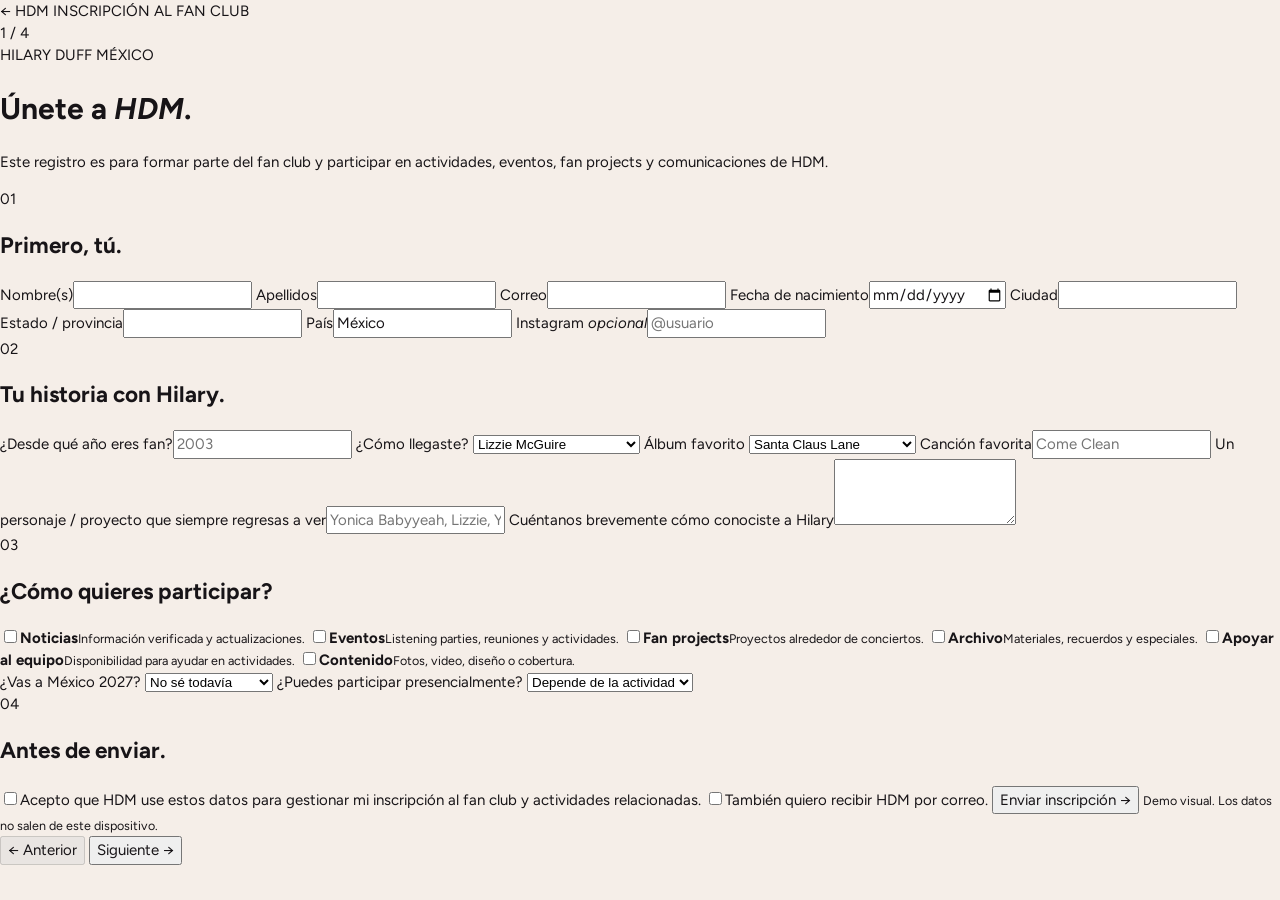
==== unete.html @ 048032ba "Add dedicated HDM fan club registration page" ====
<!doctype html>
<html lang="es-MX">
<head>
  <meta charset="utf-8">
  <meta name="viewport" content="width=device-width,initial-scale=1,viewport-fit=cover">
  <meta name="theme-color" content="#161317">
  <title>Únete a HDM · Hilary Duff México</title>
  <link rel="icon" href="./icon.svg" type="image/svg+xml">
  <link rel="preconnect" href="https://fonts.googleapis.com">
  <link rel="preconnect" href="https://fonts.gstatic.com" crossorigin>
  <link href="https://fonts.googleapis.com/css2?family=Figtree:wght@400;500;600;700;800;900&family=Syne:wght@600;700;800&display=swap" rel="stylesheet">
  <link rel="stylesheet" href="./styles.css">
</head>
<body class="join-page">
  <header class="join-header">
    <a href="./" class="join-back">← HDM</a>
    <span>INSCRIPCIÓN AL FAN CLUB</span>
    <div data-join-progress>1 / 4</div>
  </header>

  <main class="join-main">
    <div class="join-intro">
      <span>HILARY DUFF MÉXICO</span>
      <h1>Únete a <em>HDM</em>.</h1>
      <p>Este registro es para formar parte del fan club y participar en actividades, eventos, fan projects y comunicaciones de HDM.</p>
    </div>

    <form class="registration" data-registration>
      <section class="reg-step active" data-step="1">
        <span class="reg-number">01</span>
        <h2>Primero, tú.</h2>
        <div class="reg-grid">
          <label><span>Nombre(s)</span><input required name="first_name" autocomplete="given-name"></label>
          <label><span>Apellidos</span><input required name="last_name" autocomplete="family-name"></label>
          <label><span>Correo</span><input required type="email" name="email" autocomplete="email"></label>
          <label><span>Fecha de nacimiento</span><input type="date" name="birthdate"></label>
          <label><span>Ciudad</span><input required name="city" autocomplete="address-level2"></label>
          <label><span>Estado / provincia</span><input name="state" autocomplete="address-level1"></label>
          <label><span>País</span><input required name="country" autocomplete="country-name" value="México"></label>
          <label><span>Instagram <i>opcional</i></span><input name="instagram" placeholder="@usuario"></label>
        </div>
      </section>

      <section class="reg-step" data-step="2">
        <span class="reg-number">02</span>
        <h2>Tu historia con Hilary.</h2>
        <div class="reg-grid">
          <label><span>¿Desde qué año eres fan?</span><input name="fan_since" inputmode="numeric" placeholder="2003"></label>
          <label><span>¿Cómo llegaste?</span>
            <select name="gateway">
              <option>Lizzie McGuire</option><option>Metamorphosis</option><option>Películas</option><option>Dignity</option><option>Younger</option><option>Breathe In. Breathe Out.</option><option>luck… or something</option><option>Otro</option>
            </select>
          </label>
          <label><span>Álbum favorito</span>
            <select name="favorite_album">
              <option>Santa Claus Lane</option><option>Metamorphosis</option><option>Hilary Duff</option><option>Dignity</option><option>Breathe In. Breathe Out.</option><option>luck… or something</option>
            </select>
          </label>
          <label><span>Canción favorita</span><input name="favorite_song" placeholder="Come Clean"></label>
          <label class="wide"><span>Un personaje / proyecto que siempre regresas a ver</span><input name="favorite_screen" placeholder="Yonica Babyyeah, Lizzie, Younger…"></label>
          <label class="wide"><span>Cuéntanos brevemente cómo conociste a Hilary</span><textarea name="story" rows="4"></textarea></label>
        </div>
      </section>

      <section class="reg-step" data-step="3">
        <span class="reg-number">03</span>
        <h2>¿Cómo quieres participar?</h2>
        <div class="reg-options">
          <label><input type="checkbox" name="interests" value="news"><span><b>Noticias</b><small>Información verificada y actualizaciones.</small></span></label>
          <label><input type="checkbox" name="interests" value="events"><span><b>Eventos</b><small>Listening parties, reuniones y actividades.</small></span></label>
          <label><input type="checkbox" name="interests" value="fanprojects"><span><b>Fan projects</b><small>Proyectos alrededor de conciertos.</small></span></label>
          <label><input type="checkbox" name="interests" value="archive"><span><b>Archivo</b><small>Materiales, recuerdos y especiales.</small></span></label>
          <label><input type="checkbox" name="interests" value="volunteer"><span><b>Apoyar al equipo</b><small>Disponibilidad para ayudar en actividades.</small></span></label>
          <label><input type="checkbox" name="interests" value="content"><span><b>Contenido</b><small>Fotos, video, diseño o cobertura.</small></span></label>
        </div>

        <div class="reg-grid extra">
          <label><span>¿Vas a México 2027?</span>
            <select name="mexico2027"><option>No sé todavía</option><option>12 FEB · CDMX</option><option>13 FEB · CDMX</option><option>15 FEB · GDL</option><option>Más de una fecha</option><option>No</option></select>
          </label>
          <label><span>¿Puedes participar presencialmente?</span>
            <select name="in_person"><option>Depende de la actividad</option><option>Sí</option><option>No</option></select>
          </label>
        </div>
      </section>

      <section class="reg-step" data-step="4">
        <span class="reg-number">04</span>
        <h2>Antes de enviar.</h2>
        <div class="reg-summary" data-summary></div>

        <label class="reg-consent"><input required type="checkbox" name="privacy"><span>Acepto que HDM use estos datos para gestionar mi inscripción al fan club y actividades relacionadas.</span></label>
        <label class="reg-consent"><input type="checkbox" name="newsletter"><span>También quiero recibir HDM por correo.</span></label>

        <button class="reg-submit" type="submit">Enviar inscripción →</button>
        <small data-registration-note>Demo visual. Los datos no salen de este dispositivo.</small>
      </section>

      <div class="reg-nav">
        <button type="button" data-prev disabled>← Anterior</button>
        <button type="button" data-next>Siguiente →</button>
      </div>
    </form>
  </main>

  <script src="./join.js" defer></script>
</body>
</html>
---- styles.css ----
:root{
  --cream:#f5eee8;
  --paper:#fffaf6;
  --ink:#171417;
  --muted:#6d666b;
  --pink:#ff72b6;
  --rose:#ff9ac7;
  --blue:#536cff;
  --lilac:#aa91ff;
  --lime:#dcff4d;
  --orange:#ff7a4f;
  --sky:#82dcff;
  --gold:#f1c96a;
  --brown:#9b725e;
  --line:rgba(23,20,23,.15);
  --pad:clamp(18px,4vw,64px);
  --display:"Syne",system-ui,sans-serif;
  --body:"Figtree",system-ui,sans-serif;
}
*{box-sizing:border-box}
html{scroll-behavior:smooth}
body{margin:0;background:var(--cream);color:var(--ink);font-family:var(--body);font-size:15px;line-height:1.48;-webkit-font-smoothing:antialiased;overflow-x:hidden}
a{color:inherit;text-decoration:none}
a:visited{color:inherit}
button,input{font:inherit;color:inherit}
button{cursor:pointer}
img{display:block;max-width:100%}
iframe{display:block}
::selection{background:var(--pink);color:#111}
:focus-visible{outline:3px solid var(--lime);outline-offset:3px}
.skip{position:fixed;left:12px;top:-60px;z-index:9999;background:#fff;padding:10px 14px;border-radius:999px}.skip:focus{top:12px}
.sr-only{position:absolute!important;width:1px;height:1px;padding:0;margin:-1px;overflow:hidden;clip:rect(0,0,0,0);white-space:nowrap;border:0}

.site-header{height:70px;position:sticky;top:0;z-index:500;display:grid;grid-template-columns:1fr auto 1fr;align-items:center;padding:0 var(--pad);background:rgba(245,238,232,.72);backdrop-filter:blur(22px) saturate(1.35);border-bottom:1px solid var(--line)}
.hdm-mark{display:flex;align-items:center;gap:10px;width:max-content}.mark-core{width:40px;height:40px;border-radius:50%;display:grid;place-items:center;background:linear-gradient(145deg,var(--pink),var(--blue) 62%,var(--lime));color:#fff;font-weight:900;font-size:9px;box-shadow:inset 0 1px 0 rgba(255,255,255,.6),0 10px 30px rgba(83,108,255,.2)}.mark-text{font-size:11px;font-weight:800}
.desktop-nav{display:flex;gap:26px;font-size:11px;font-weight:700}.desktop-nav a{position:relative}.desktop-nav a:after{content:"";position:absolute;left:0;right:100%;bottom:-7px;height:2px;background:currentColor;transition:right .25s}.desktop-nav a:hover:after{right:0}
.header-tools{justify-self:end;display:flex;gap:7px}.icon-btn,.search-btn{min-height:38px;border:1px solid var(--line);background:rgba(255,255,255,.48);border-radius:999px;padding:0 13px;font-size:9px;font-weight:800;backdrop-filter:blur(10px)}.icon-btn{width:38px;padding:0;color:var(--pink)}.search-btn span{background:#111;color:#fff;border-radius:5px;padding:3px 6px;margin-left:6px;font-size:8px}

.hero{min-height:calc(100svh - 70px);position:relative;padding:38px var(--pad) 0;display:grid;grid-template-columns:.8fr 1.2fr;gap:clamp(24px,5vw,80px);align-items:center;overflow:hidden;isolation:isolate;background:radial-gradient(circle at 7% 10%,rgba(255,114,182,.32),transparent 27%),radial-gradient(circle at 92% 12%,rgba(83,108,255,.22),transparent 26%),radial-gradient(circle at 80% 90%,rgba(220,255,77,.25),transparent 24%),var(--cream)}
#hero-webgl{position:absolute;inset:0;width:100%;height:100%;z-index:-4;pointer-events:none}
.hero-light{position:absolute;border-radius:50%;filter:blur(55px);opacity:.25;pointer-events:none;z-index:-3}.l1{width:34vw;height:34vw;background:var(--pink);left:-15vw;top:18%}.l2{width:27vw;height:27vw;background:var(--blue);right:-12vw;top:5%}
.hero-grain{position:absolute;inset:0;z-index:-2;opacity:.08;pointer-events:none;background-image:radial-gradient(#111 0.65px,transparent .75px);background-size:8px 8px;mask-image:linear-gradient(to bottom,transparent,#000 15%,#000 86%,transparent)}
.hero-copy{position:relative;z-index:3;max-width:650px}.hero-kicker{font-size:9px;letter-spacing:.13em;font-weight:800}.hero h1{font-family:var(--display);font-size:clamp(70px,8.7vw,145px);line-height:.68;letter-spacing:-.08em;margin:22px 0 0}.hero h1 span{display:block}.hero h1 em{display:block;font-style:normal;color:var(--pink);font-size:.58em;letter-spacing:-.055em;margin-top:14px}.hero-intro{font-size:clamp(16px,1.4vw,20px);max-width:560px;margin:34px 0}
.hero-now{border-left:2px solid var(--ink);padding-left:16px;display:grid;gap:4px;margin:30px 0}.hero-now>span{font-size:8px;letter-spacing:.12em;font-weight:800}.hero-now strong{font-size:22px}.hero-now p{margin:0;font-size:11px;color:var(--muted)}
.hero-ctas{display:flex;gap:8px;flex-wrap:wrap}.cta{display:inline-flex;align-items:center;justify-content:center;min-height:43px;padding:0 15px;border-radius:999px;border:1px solid currentColor;font-size:10px;font-weight:800;background:transparent;transition:transform .2s,box-shadow .2s,background .2s}.cta:hover{transform:translateY(-3px)}.cta:active{transform:scale(.98)}.cta-solid{background:#111;color:#fff;border-color:#111;box-shadow:0 12px 30px rgba(0,0,0,.12)}.cta-ghost{background:rgba(255,255,255,.28);backdrop-filter:blur(10px)}.cta-light{background:#fff;color:#111;border-color:#fff}.cta-outline{color:inherit}.cta-pink{background:var(--pink);color:#111;border-color:var(--pink)}.cta-dark{background:#242126;color:#fff;border-color:#3f3a42}
.hero-photo-wrap{height:min(72vh,760px);position:relative;z-index:2;perspective:1200px}.hero-photo{position:absolute;inset:4% 8% 6% 7%;margin:0;border-radius:42% 58% 45% 55% / 55% 40% 60% 45%;overflow:hidden;box-shadow:0 42px 120px rgba(69,37,59,.24);transform:translateZ(35px) rotate(1deg);background:#c8b8ad}.hero-photo:after{content:"";position:absolute;inset:0;background:linear-gradient(120deg,transparent 42%,rgba(255,255,255,.26) 51%,transparent 60%);mix-blend-mode:screen;transform:translateX(-120%);animation:photoShine 8s ease-in-out infinite}.hero-photo img{width:100%;height:100%;object-fit:cover;transform:scale(1.04)}
.hero-caption{position:absolute;left:10%;bottom:3%;font-size:6px;letter-spacing:.1em;color:#6b6168}
.floating-chip{position:absolute;z-index:5;display:flex;flex-direction:column;justify-content:center;border:1px solid rgba(23,20,23,.65);backdrop-filter:blur(12px);box-shadow:0 18px 42px rgba(40,25,35,.18);transition:transform .25s,box-shadow .25s}.floating-chip:hover{transform:translateY(-6px) scale(1.03);box-shadow:0 26px 62px rgba(40,25,35,.24)}.floating-chip span{font-size:7px;letter-spacing:.1em}.floating-chip b{font-size:18px;line-height:.95;margin-top:4px}.chip-lizzie{width:150px;height:92px;left:0;bottom:12%;background:rgba(170,145,255,.84);border-radius:22px;padding:14px;transform:rotate(-6deg)}.chip-mx{width:104px;height:104px;border-radius:50%;right:0;top:5%;background:rgba(220,255,77,.85);padding:14px;text-align:center;align-items:center}.chip-mx b{font-size:32px}.chip-dignity{width:132px;height:82px;right:1%;bottom:8%;background:rgba(34,27,41,.88);color:#fff;border-color:rgba(255,255,255,.5);border-radius:18px;padding:14px;transform:rotate(5deg)}
.hero-marquee{position:absolute;left:0;right:0;bottom:0;border-top:1px solid var(--line);background:rgba(255,255,255,.16);backdrop-filter:blur(8px);overflow:hidden}.hero-marquee>div{display:flex;gap:26px;width:max-content;padding:12px 0;animation:marquee 35s linear infinite}.hero-marquee span{font-size:11px;font-weight:900;white-space:nowrap}.hero-marquee i{font-style:normal;color:var(--pink)}

.section{padding:clamp(96px,11vw,165px) var(--pad);position:relative;content-visibility:auto;contain-intrinsic-size:1200px}
.section-heading{display:grid;grid-template-columns:54px 1fr minmax(280px,430px);gap:26px;align-items:end;margin-bottom:58px}.section-index{font-size:9px;font-weight:800;color:#7d747a;padding-bottom:7px}.section-kicker{font-size:9px;letter-spacing:.13em;font-weight:800;margin:0 0 14px}.section-heading h2{font-family:var(--display);font-size:clamp(58px,7.7vw,116px);line-height:.76;letter-spacing:-.075em;margin:0}.section-intro{font-size:13px;color:var(--muted);margin:0}.section-heading-dark{color:#fff}.section-heading-dark .section-index,.section-heading-dark .section-intro{color:#aaa}

.now{background:var(--paper)}
.news-grid{display:grid;grid-template-columns:1.18fr .82fr .82fr;grid-template-rows:1fr 1fr;gap:12px}
.surface{border:1px solid rgba(23,20,23,.16);border-radius:28px;position:relative;overflow:hidden;box-shadow:0 18px 55px rgba(42,28,37,.07);transition:transform .25s,box-shadow .25s}.surface:hover{transform:translateY(-6px);box-shadow:0 28px 75px rgba(42,28,37,.12)}
.news-lead{grid-row:1/3;min-height:620px;background:linear-gradient(145deg,#6f5142,#2f2526 62%,#1d191b);color:#fff;padding:26px;display:flex;flex-direction:column}.lead-orb{position:absolute;width:360px;height:360px;border-radius:50%;right:-100px;top:-90px;background:radial-gradient(circle,rgba(255,114,182,.75),transparent 68%);filter:blur(8px)}.news-lead:after{content:"32";position:absolute;right:-25px;bottom:-80px;font-family:var(--display);font-size:300px;line-height:1;color:rgba(255,255,255,.05);letter-spacing:-.1em}.news-lead>span,.news-note>span{font-size:8px;letter-spacing:.11em;font-weight:800;position:relative;z-index:2}.news-lead h3{font-family:var(--display);font-size:clamp(52px,5.4vw,86px);line-height:.82;letter-spacing:-.06em;margin:auto 0 18px;position:relative;z-index:2}.news-lead p{font-size:13px;max-width:470px;color:#ddd0d4;position:relative;z-index:2}.news-lead b,.news-note b{font-size:9px;border-top:1px solid currentColor;padding-top:11px;margin-top:18px;position:relative;z-index:2}
.news-note{min-height:300px;padding:22px;display:flex;flex-direction:column}.news-note h3{font-family:var(--display);font-size:32px;line-height:.9;letter-spacing:-.045em;margin:auto 0 14px}.note-vogue{background:#ff8bc2}.note-lizzie{background:#a990ff}.note-mx{background:#dcff4d}.spotify-surface{grid-column:2/4;min-height:300px;background:#d8ff71;padding:18px}.surface-label{font-size:8px;letter-spacing:.12em;font-weight:800;margin-bottom:12px}.spotify-surface iframe{border-radius:16px}
.news-ticker{margin-top:66px;border-top:1px solid var(--line);border-bottom:1px solid var(--line);padding:18px 0;display:grid;grid-template-columns:90px 1fr;gap:20px}.news-ticker>span{font-size:8px;letter-spacing:.12em;font-weight:800}.news-ticker>div{display:flex;gap:26px;overflow-x:auto;scrollbar-width:none}.news-ticker>div::-webkit-scrollbar{display:none}.news-ticker a{font-size:11px;white-space:nowrap}

.universe{background:#efe6dd}
.character-experience{display:grid;grid-template-columns:.95fr 1.05fr;gap:clamp(24px,5vw,70px);align-items:start}
.character-stage{--char:#aa91ff;position:sticky;top:104px;min-height:620px;border-radius:34px;background:radial-gradient(circle at 82% 12%,rgba(255,255,255,.55),transparent 24%),var(--char);border:1px solid rgba(23,20,23,.22);overflow:hidden;padding:30px;box-shadow:0 36px 90px rgba(50,32,44,.11);transition:background .45s,color .45s}.character-stage[data-theme="kelly"]{--char:#dcff4d}.character-stage[data-theme="natalie"]{--char:#82dcff}.character-stage[data-theme="isabella"]{--char:#ff7a4f}.character-stage[data-theme="lorraine"]{--char:#f1c96a}.character-stage[data-theme="sam"]{--char:#ff8dc3}.character-stage[data-theme="terri"]{--char:#9bdcff}.character-stage[data-theme="holly"]{--char:#ffd775}.character-stage[data-theme="tanzie"]{--char:#ff9ccc}.character-stage[data-theme="yonica"]{--char:#2a2330;color:#fff}.character-stage[data-theme="olivia"]{--char:#c7b7ff}.character-stage[data-theme="lane"]{--char:#99d1ff}.character-stage[data-theme="kelsey"]{--char:#f4ca67}.character-stage[data-theme="sophie"]{--char:#ff927c}
.character-stage-glow{position:absolute;width:460px;height:460px;border-radius:50%;right:-170px;top:-170px;background:radial-gradient(circle,rgba(255,255,255,.62),transparent 67%);filter:blur(8px)}.character-year{font-family:var(--display);font-size:clamp(120px,15vw,220px);line-height:.65;letter-spacing:-.095em;opacity:.14}.character-stage-copy{position:absolute;left:30px;right:30px;bottom:30px;z-index:2}.character-stage-copy>span{font-size:8px;letter-spacing:.12em;font-weight:800}.character-stage-copy h3{font-family:var(--display);font-size:clamp(50px,5vw,80px);line-height:.82;letter-spacing:-.06em;margin:14px 0 20px}.character-stage-copy p{max-width:560px;font-size:13px}.character-tags{display:flex;gap:7px;flex-wrap:wrap;margin:22px 0}.character-tags span{border:1px solid currentColor;border-radius:999px;padding:7px 10px;font-size:8px}.character-stage-copy a{font-size:9px;font-weight:800;border-bottom:1px solid currentColor;padding-bottom:3px}.character-stamp{position:absolute;right:25px;bottom:20px;font-family:var(--display);font-size:80px;line-height:.7;opacity:.18}
.character-list{display:grid;border-top:1px solid rgba(23,20,23,.18)}.character-row{min-height:106px;border:0;border-bottom:1px solid rgba(23,20,23,.18);background:transparent;display:grid;grid-template-columns:80px 1fr auto;gap:20px;align-items:center;text-align:left;padding:0 6px;transition:padding .2s,background .2s}.character-row:hover,.character-row.active{padding-left:18px;background:rgba(255,255,255,.52)}.character-row span{font-size:8px;font-weight:800}.character-row strong{font-family:var(--display);font-size:22px;letter-spacing:-.03em}.character-row em{font-style:normal;font-size:10px;color:#706a6e}.character-row.special strong:after{content:" ✦";color:var(--pink)}

.music{background:#141216;color:#fff;overflow:hidden}.music-light{position:absolute;inset:0;background:radial-gradient(circle at 10% 15%,rgba(255,114,182,.16),transparent 25%),radial-gradient(circle at 85% 15%,rgba(83,108,255,.18),transparent 28%);pointer-events:none}
.music-world{--album:#78adff;min-height:720px;border-radius:38px;background:radial-gradient(circle at 18% 15%,rgba(255,255,255,.48),transparent 24%),linear-gradient(145deg,var(--album),color-mix(in srgb,var(--album) 72%,#181418));color:#111;display:grid;grid-template-columns:.85fr 1.05fr .55fr;gap:42px;align-items:center;padding:clamp(24px,4vw,54px);position:relative;overflow:hidden;transition:background .5s,color .5s}.music-world[data-theme="santa"]{--album:#dff4f2}.music-world[data-theme="meta"]{--album:#78adff}.music-world[data-theme="self"]{--album:#e5e5e5}.music-world[data-theme="dignity"]{--album:#8363b2;color:#fff}.music-world[data-theme="bibo"]{--album:#a895f0}.music-world[data-theme="luck"]{--album:#9b725e;color:#fff}
.music-object{height:520px;position:relative;display:grid;place-items:center;perspective:1100px}.cd-disc{position:absolute;right:2%;width:min(29vw,370px);aspect-ratio:1;border-radius:50%;background:conic-gradient(from 15deg,#ff7dbd,#89d8ff,#e1ff6d,#b49bff,#ff7dbd);box-shadow:0 38px 90px rgba(0,0,0,.28);transform:rotateY(-14deg);animation:discFloat 7s ease-in-out infinite alternate}.cd-disc:before{content:"";position:absolute;inset:9%;border-radius:50%;background:repeating-radial-gradient(circle,rgba(255,255,255,.3) 0 1px,rgba(0,0,0,.04) 2px 3px);mix-blend-mode:overlay}.cd-disc i{position:absolute;width:22%;aspect-ratio:1;border-radius:50%;background:var(--album);border:10px solid rgba(255,255,255,.92);left:39%;top:39%}
.cd-case{position:relative;z-index:2;width:min(27vw,345px);aspect-ratio:1;background:linear-gradient(145deg,rgba(255,255,255,.52),rgba(255,255,255,.08));border:1px solid rgba(255,255,255,.68);backdrop-filter:blur(10px);box-shadow:0 28px 80px rgba(0,0,0,.18);display:grid;place-items:center;transform:translateX(-12%) rotateY(11deg) rotate(-3deg);overflow:hidden}.cd-case:after{content:"";position:absolute;inset:0;background:linear-gradient(120deg,transparent 34%,rgba(255,255,255,.54) 48%,transparent 61%);transform:translateX(-125%);animation:caseShine 6.5s ease-in-out infinite}.cd-case span{font-family:var(--display);font-size:clamp(100px,12vw,175px);line-height:.65}.cd-case i{position:absolute;inset:7%;border:1px solid rgba(255,255,255,.4);pointer-events:none}
.album-year{font-size:9px;letter-spacing:.12em;font-weight:800}.album-copy h3{font-family:var(--display);font-size:clamp(54px,6.1vw,94px);line-height:.8;letter-spacing:-.065em;margin:14px 0 22px}.album-copy>p{max-width:560px;font-size:13px}.album-tracks{display:flex;gap:7px;flex-wrap:wrap;margin-top:24px}.album-tracks button{border:1px solid currentColor;background:transparent;border-radius:999px;padding:8px 11px;font-size:8px}.album-tracks button:hover{background:rgba(255,255,255,.25)}.album-actions{display:flex;gap:8px;flex-wrap:wrap;margin-top:24px}.song-result{margin-top:28px;border-top:1px solid currentColor;padding-top:14px;display:grid}.song-result span{font-size:7px;letter-spacing:.12em}.song-result strong{font-size:24px;margin-top:6px}.song-result small{font-size:9px;opacity:.66;margin-top:4px}
.album-nav{align-self:stretch;border-left:1px solid rgba(0,0,0,.18);padding-left:16px;display:flex;flex-direction:column;justify-content:center}.music-world[data-theme="dignity"] .album-nav,.music-world[data-theme="luck"] .album-nav{border-color:rgba(255,255,255,.25)}.album-nav button{border:0;border-bottom:1px solid currentColor;background:transparent;padding:13px 0;text-align:left;display:grid;gap:3px;opacity:.55;transition:opacity .2s,padding .2s}.album-nav button:hover,.album-nav button.active{opacity:1;padding-left:7px}.album-nav span{font-size:7px}.album-nav b{font-size:10px}

.lizzie{min-height:920px;background:linear-gradient(145deg,#a88fff,#c1a5ff 48%,#ff9dc9);color:#111;display:grid;grid-template-columns:.72fr 1.28fr;gap:40px;align-items:center;overflow:hidden}.lizzie-light{position:absolute;border-radius:50%;filter:blur(25px);opacity:.55}.lizzie-light-a{width:36vw;height:36vw;background:var(--lime);left:-13vw;bottom:2vw}.lizzie-light-b{width:28vw;height:28vw;background:var(--sky);right:-10vw;top:0}.lizzie-copy{position:relative;z-index:3}.lizzie-copy>span{font-size:9px;letter-spacing:.12em;font-weight:800}.lizzie-copy h2{font-family:var(--display);font-size:clamp(110px,15vw,225px);line-height:.56;letter-spacing:-.09em;margin:34px 0}.lizzie-copy h2 em{font-style:normal;color:var(--lime);text-shadow:3px 3px 0 #111}.lizzie-copy p{max-width:520px;font-size:16px}.lizzie-collage{position:relative;min-height:680px;perspective:1200px}.lizzie-photo{position:absolute;margin:0;border:3px solid #111;background:#fff;padding:8px;border-radius:26px;box-shadow:10px 12px 0 #111;overflow:hidden}.lizzie-photo img{width:100%;height:100%;object-fit:cover;border-radius:17px}.lp-a{width:65%;height:75%;left:2%;top:2%;transform:rotate(-4deg) translateZ(20px)}.lp-b{width:50%;height:55%;right:2%;bottom:3%;transform:rotate(5deg) translateZ(70px)}.lizzie-label{position:absolute;z-index:5;border:2px solid #111;border-radius:999px;box-shadow:5px 5px 0 #111;padding:10px 14px;font-size:10px;font-weight:900}.ll-a{right:23%;top:4%;background:var(--lime);transform:rotate(-8deg)}.ll-b{right:1%;top:30%;background:var(--orange);transform:rotate(7deg)}.ll-c{left:1%;bottom:12%;background:#fff;transform:rotate(-6deg)}.lizzie-spark{position:absolute;right:27%;bottom:16%;z-index:6;font-size:72px;color:var(--lime);text-shadow:3px 3px 0 #111}

.mexico{background:#5267ff;color:#fff;overflow:hidden}.show-selector{display:grid;grid-template-columns:repeat(3,1fr);gap:10px;margin-bottom:14px}.show-option{min-height:190px;border:1px solid rgba(255,255,255,.32);background:rgba(255,255,255,.1);color:#fff;border-radius:27px;padding:20px;text-align:left;display:flex;flex-direction:column;transition:transform .2s,background .2s}.show-option:hover{transform:translateY(-5px);background:rgba(255,255,255,.16)}.show-option.active{background:var(--lime);color:#111;border-color:var(--lime);box-shadow:0 22px 55px rgba(0,0,0,.16)}.show-option span{font-size:8px;font-weight:800}.show-option b{font-family:var(--display);font-size:54px;line-height:.8;letter-spacing:-.06em;margin:auto 0 10px}.show-option small{font-size:10px}
.my-show{display:grid;grid-template-columns:.72fr 1.05fr .55fr;gap:12px;min-height:520px}.countdown-panel,.show-panel,.show-status{border-radius:28px;padding:24px}.countdown-panel{background:var(--lime);color:#111;display:flex;flex-direction:column}.countdown-panel>span,.show-panel>span,.show-status>span{font-size:8px;letter-spacing:.12em;font-weight:800}.countdown-panel strong{font-family:var(--display);font-size:clamp(135px,17vw,255px);line-height:.62;letter-spacing:-.1em;margin:auto 0 0}.countdown-panel>b{font-size:21px}.countdown-panel p{font-size:11px}.show-panel{background:#151316;display:flex;flex-direction:column}.show-panel h3{font-family:var(--display);font-size:clamp(48px,5vw,80px);line-height:.84;letter-spacing:-.055em;margin:auto 0 10px}.show-panel>p{color:#aaa}.show-tools{display:flex;gap:8px;flex-wrap:wrap;margin-top:20px}.concert-list{display:grid;grid-template-columns:1fr 1fr;gap:8px;margin-top:24px}.concert-list label{border:1px solid #39353c;border-radius:14px;padding:11px;display:flex;gap:8px;align-items:center;font-size:9px}.concert-list input{accent-color:var(--lime)}.show-status{background:linear-gradient(145deg,var(--pink),var(--lilac));color:#111;display:flex;flex-direction:column;justify-content:flex-end}.show-status p{font-size:12px;font-weight:600}

.hdm{background:#151316;color:#fff}.hdm-story{display:grid;grid-template-columns:1.05fr .95fr;gap:14px}.hdm-statement{min-height:560px;border-radius:32px;background:radial-gradient(circle at 80% 12%,rgba(255,114,182,.5),transparent 24%),#272329;padding:26px;display:flex;flex-direction:column;overflow:hidden;position:relative}.hdm-statement:after{content:"HDM";position:absolute;right:-40px;bottom:-40px;font-family:var(--display);font-size:230px;line-height:.7;color:rgba(255,255,255,.045);letter-spacing:-.09em}.hdm-statement>span{font-size:8px;letter-spacing:.12em;font-weight:800}.hdm-statement h3{font-family:var(--display);font-size:clamp(62px,6vw,95px);line-height:.78;letter-spacing:-.065em;margin:auto 0 18px;position:relative;z-index:2}.hdm-statement p{max-width:520px;color:#c1b8bf;position:relative;z-index:2}.hdm-timeline{border-top:1px solid #38343a}.hdm-timeline article{min-height:160px;border-bottom:1px solid #38343a;padding:20px 4px;display:grid;grid-template-columns:110px 1fr;gap:14px}.hdm-timeline article>span{font-size:7px;letter-spacing:.1em;color:#8f868d}.hdm-timeline h4{font-family:var(--display);font-size:28px;line-height:.95;margin:0}.hdm-timeline p{grid-column:2;font-size:11px;color:#aaa;max-width:500px;margin:0}.hdm-actions{grid-column:1/-1;display:grid;grid-template-columns:repeat(3,1fr);gap:10px;margin-top:36px}.hdm-actions a{min-height:150px;border:1px solid #3c373f;border-radius:22px;padding:18px;display:flex;flex-direction:column;justify-content:space-between;transition:transform .2s,background .2s}.hdm-actions a:hover{transform:translateY(-5px);background:#222025}.hdm-actions span{font-size:7px;letter-spacing:.11em;color:#888}.hdm-actions b{font-size:16px}

.newsletter{background:linear-gradient(135deg,#f8d3e6,#dcd3ff 48%,#dff58d);display:grid;grid-template-columns:.9fr 1.1fr;gap:70px;align-items:center;overflow:hidden}.newsletter-orbit{min-height:560px;position:relative;display:grid;place-items:center;perspective:1200px}.newsletter-orbit>i{position:absolute;border-radius:50%;border:1px solid rgba(23,20,23,.28)}.newsletter-orbit>i:nth-child(1){width:78%;aspect-ratio:1}.newsletter-orbit>i:nth-child(2){width:58%;aspect-ratio:1;border-style:dashed}.newsletter-orbit>i:nth-child(3){width:38%;aspect-ratio:1}.newsletter-mail{width:63%;aspect-ratio:1.5;border:2px solid #111;border-radius:24px;background:#fff;box-shadow:10px 12px 0 #111;display:flex;flex-direction:column;justify-content:space-between;padding:20px;transform:rotate(-5deg);position:relative;z-index:2}.newsletter-mail:before{content:"";position:absolute;inset:0;border-radius:22px;background:linear-gradient(120deg,transparent 34%,rgba(255,255,255,.8) 48%,transparent 62%);transform:translateX(-120%);animation:caseShine 7s ease-in-out infinite}.newsletter-mail span{font-size:8px;font-weight:900}.newsletter-mail b{font-family:var(--display);font-size:30px;line-height:.9}.newsletter-copy>span,.app-copy>span{font-size:9px;letter-spacing:.12em;font-weight:800}.newsletter-copy h2,.app-copy h2{font-family:var(--display);font-size:clamp(58px,7vw,108px);line-height:.78;letter-spacing:-.065em;margin:16px 0 24px}.newsletter-copy h2 em{font-style:normal;color:#7a59d8}.newsletter-copy>p,.app-copy>p{font-size:14px;max-width:600px}.newsletter form{display:grid;grid-template-columns:1fr auto;border-bottom:2px solid #111;margin-top:28px;max-width:650px}.newsletter input{border:0;background:transparent;outline:0;padding:14px 0;font-size:18px}.newsletter button{border:0;background:#111;color:#fff;border-radius:999px;padding:0 16px;margin:4px 0;font-size:9px;font-weight:850}.newsletter small{display:block;font-size:8px;margin-top:10px}

.app{background:#f4eee8;display:grid;grid-template-columns:.9fr 1.1fr;gap:70px;align-items:center}.app-device{min-height:620px;display:grid;place-items:center;position:relative}.app-device:before{content:"";position:absolute;width:72%;height:65%;border-radius:50%;background:radial-gradient(circle,var(--pink),transparent 70%);filter:blur(42px);opacity:.26}.phone-shell{width:min(55%,320px);aspect-ratio:.5;background:#151317;border-radius:52px;padding:12px;border:2px solid #38343b;box-shadow:30px 35px 80px rgba(40,25,38,.22);transform:rotate(-7deg) rotateY(9deg);position:relative}.phone-cutout{position:absolute;left:33%;right:33%;top:18px;height:22px;background:#050505;border-radius:999px;z-index:3}.phone-screen{height:100%;border-radius:40px;background:linear-gradient(160deg,#ff9bc9,#aa90ff 45%,#5267ff);padding:60px 14px 16px;display:flex;flex-direction:column;gap:10px;color:#fff}.phone-logo{font-family:var(--display);font-size:28px;font-weight:800}.phone-module{border:1px solid rgba(255,255,255,.45);background:rgba(255,255,255,.14);backdrop-filter:blur(7px);border-radius:18px;padding:12px;display:grid;gap:7px}.phone-module small{font-size:7px}.phone-module b{font-size:14px}.pm-show{background:var(--lime);color:#111}.phone-nav{margin-top:auto;display:grid;grid-template-columns:repeat(4,1fr);gap:3px;text-align:center}.phone-nav i{font-style:normal;font-size:6px;padding:7px 2px;border-radius:10px;background:rgba(0,0,0,.18)}.app-copy ul{list-style:none;padding:0;margin:24px 0;display:grid;gap:7px}.app-copy li{font-size:10px}.app-copy li:before{content:"✓ ";color:#6e4ff0;font-weight:900}

.mobile-nav{display:none}
.search-dialog,.install-dialog{border:0;border-radius:28px;padding:0;background:#fffaf5;color:#111;box-shadow:0 42px 130px rgba(0,0,0,.4)}.search-dialog{width:min(760px,calc(100vw - 24px))}.install-dialog{width:min(480px,calc(100vw - 28px))}.search-dialog::backdrop,.install-dialog::backdrop{background:rgba(22,12,24,.62);backdrop-filter:blur(12px) saturate(1.2)}.search-dialog form{margin:0}.search-row{height:74px;display:grid;grid-template-columns:auto 1fr auto;gap:12px;align-items:center;padding:0 16px;border-bottom:1px solid var(--line)}.search-row>span{font-size:24px}.search-row input{border:0;background:transparent;outline:0;font-size:17px;width:100%}.search-row button{border:0;background:#111;color:#fff;border-radius:7px;padding:7px 9px;font-size:8px}.search-results{padding:10px;max-height:65vh;overflow:auto}.search-result{width:100%;border:0;border-bottom:1px solid var(--line);background:transparent;padding:14px 8px;display:grid;grid-template-columns:90px 1fr auto;gap:15px;text-align:left;align-items:center}.search-result:hover{background:#fff}.search-result small{font-size:7px;color:var(--blue);font-weight:800}.search-result b{font-size:13px}.search-empty{padding:30px 8px;color:#777;font-size:12px}.install-dialog form{padding:28px;position:relative}.dialog-close{position:absolute;right:16px;top:12px;border:0;background:none;font-size:28px}.install-dialog form>span{font-size:8px;letter-spacing:.12em;font-weight:800}.install-dialog h3{font-family:var(--display);font-size:34px;margin:28px 0 10px}.install-dialog p{font-size:12px;color:#666}

.footer{min-height:600px;background:#111;color:#fff;padding:84px var(--pad) 24px;position:relative;overflow:hidden;display:grid;grid-template-rows:1fr auto auto;gap:55px}.footer-glow{position:absolute;width:55vw;height:55vw;border-radius:50%;background:radial-gradient(circle,var(--blue),transparent 70%);right:-20vw;bottom:-28vw;opacity:.34;filter:blur(18px)}.footer-title{font-family:var(--display);font-size:clamp(82px,14vw,220px);line-height:.58;letter-spacing:-.085em;font-weight:800;position:relative}.footer-title em{display:block;font-style:normal;color:var(--pink);font-size:.55em;margin-top:24px}.footer-columns{display:grid;grid-template-columns:.7fr .7fr 1.2fr;gap:30px;position:relative}.footer-columns div{display:flex;flex-direction:column;gap:7px}.footer-columns span{font-size:7px;letter-spacing:.13em;color:#777;margin-bottom:6px}.footer-columns a{font-size:11px}.footer-bottom{border-top:1px solid #363238;padding-top:18px;display:flex;justify-content:space-between;position:relative;font-size:8px;color:#aaa}.footer-bottom button{border:0;background:none;color:#fff;font-size:8px}

.toast{position:fixed;left:50%;bottom:24px;z-index:1000;transform:translateX(-50%) translateY(20px);opacity:0;background:#111;color:#fff;border:1px solid #444;border-radius:999px;padding:11px 15px;font-size:9px;transition:.25s;pointer-events:none}.toast.show{opacity:1;transform:translateX(-50%) translateY(0)}

@keyframes marquee{to{transform:translateX(-50%)}}
@keyframes photoShine{0%,60%{transform:translateX(-120%)}85%,100%{transform:translateX(120%)}}
@keyframes caseShine{0%,60%{transform:translateX(-120%)}85%,100%{transform:translateX(120%)}}
@keyframes discFloat{to{transform:rotateY(5deg) translateY(-12px) rotate(4deg)}}

@supports(animation-timeline:view()){
  .news-grid>*,.character-stage,.music-world,.lizzie-collage,.my-show,.hdm-story,.newsletter>*,.app>*{animation:rise both linear;animation-timeline:view();animation-range:entry 0% cover 28%}
  @keyframes rise{from{opacity:.25;transform:translateY(30px) scale(.988)}to{opacity:1;transform:none}}
}

@media(max-width:1100px){
  .hero{grid-template-columns:1fr 1fr}.hero-photo-wrap{height:660px}
  .news-grid{grid-template-columns:1fr 1fr}.news-lead{grid-column:1/-1;grid-row:auto}.spotify-surface{grid-column:1/-1}
  .music-world{grid-template-columns:.85fr 1.15fr}.album-nav{grid-column:1/-1;border-left:0;border-top:1px solid rgba(0,0,0,.2);padding:14px 0 0;display:grid;grid-template-columns:repeat(3,1fr)}
  .my-show{grid-template-columns:.72fr 1.28fr}.show-status{grid-column:1/-1;min-height:130px}
}
@media(max-width:820px){
  body{padding-bottom:74px}
  .site-header{height:62px;grid-template-columns:1fr auto}.desktop-nav{display:none}.search-btn{font-size:0}.search-btn span{font-size:8px}.icon-btn{display:none}
  .hero{min-height:auto;grid-template-columns:1fr;padding-top:26px;padding-bottom:52px}.hero-copy{order:1}.hero-photo-wrap{order:0;height:60svh;min-height:500px}.hero h1{font-size:18vw}.hero-now{margin-top:26px}.hero-photo{inset:4% 3% 6% 4%}.chip-lizzie{width:126px}.chip-dignity{width:112px}.chip-mx{width:90px;height:90px}
  .section-heading{grid-template-columns:42px 1fr}.section-intro{grid-column:2}
  .news-grid{grid-template-columns:1fr}.news-lead,.spotify-surface{grid-column:auto}.news-lead{min-height:520px}.news-note{min-height:260px}.news-ticker{grid-template-columns:1fr}
  .character-experience{grid-template-columns:1fr}.character-stage{position:relative;top:auto;min-height:520px}.character-list{margin-top:10px}
  .music-world{grid-template-columns:1fr;padding:20px}.music-object{height:420px}.cd-disc{width:72vw}.cd-case{width:68vw}.album-copy h3{font-size:15vw}.album-nav{grid-column:auto;grid-template-columns:1fr 1fr}
  .lizzie{grid-template-columns:1fr;min-height:auto}.lizzie-copy h2{font-size:22vw}.lizzie-collage{min-height:620px}.lp-a{width:78%}.lp-b{width:58%}
  .show-selector{display:flex;overflow-x:auto;scroll-snap-type:x mandatory;scrollbar-width:none}.show-selector::-webkit-scrollbar{display:none}.show-option{min-width:78vw;scroll-snap-align:center}.my-show{grid-template-columns:1fr}.countdown-panel,.show-panel{min-height:390px}.show-status{grid-column:auto}
  .hdm-story{grid-template-columns:1fr}.hdm-actions{grid-template-columns:1fr}
  .newsletter,.app{grid-template-columns:1fr}.newsletter-orbit{min-height:450px}.newsletter-copy h2,.app-copy h2{font-size:15vw}.app-device{min-height:520px}.phone-shell{width:min(62%,300px)}
  .mobile-nav{display:grid;position:fixed;left:10px;right:10px;bottom:10px;height:60px;z-index:600;grid-template-columns:repeat(5,1fr);background:rgba(17,15,18,.93);backdrop-filter:blur(18px);border:1px solid #3a363c;border-radius:20px;padding:5px;box-shadow:0 16px 45px rgba(0,0,0,.26)}.mobile-nav a,.mobile-nav button{border:0;background:none;color:#ddd;display:grid;place-items:center;align-content:center;gap:2px;font-size:7px}.mobile-nav span{font-size:12px;font-weight:850}.mobile-nav .active{color:var(--lime)}
  .footer{margin-bottom:-74px;padding-bottom:94px}.footer-columns{grid-template-columns:1fr 1fr}.footer-columns div:last-child{grid-column:1/-1}
}
@media(max-width:560px){
  :root{--pad:16px}
  .mark-core{width:34px;height:34px}.mark-text{font-size:9px}
  .hero-photo-wrap{height:54svh;min-height:450px}.hero h1{font-size:19vw}.hero-intro{font-size:14px}.chip-lizzie{width:112px;height:80px}.chip-mx{width:82px;height:82px}.chip-dignity{width:105px}
  .section{padding-top:84px;padding-bottom:84px}.section-heading h2{font-size:16vw}
  .news-lead h3{font-size:15vw}
  .character-row{grid-template-columns:60px 1fr}.character-row em{display:none}.character-stage{min-height:500px}.character-stage-copy h3{font-size:15vw}.character-stamp{font-size:60px}
  .music-object{height:360px}.album-nav{grid-template-columns:1fr}.cd-disc{width:76vw}.cd-case{width:72vw}
  .lizzie-copy h2{font-size:24vw}.lizzie-collage{min-height:520px}.ll-a{right:4%}.ll-b{top:38%}.lizzie-spark{font-size:55px}
  .show-option{min-width:84vw}.countdown-panel strong{font-size:44vw}.concert-list{grid-template-columns:1fr}
  .newsletter-orbit{min-height:380px}.newsletter-mail{width:75%}.newsletter-copy h2,.app-copy h2{font-size:17vw}.newsletter form{grid-template-columns:1fr}.newsletter button{justify-self:start;min-height:40px;margin-bottom:8px}
  .phone-shell{width:70%}.footer-title{font-size:24vw}.footer-columns{grid-template-columns:1fr 1fr}.footer-bottom{gap:10px}
}
@media(prefers-reduced-motion:reduce){
  html{scroll-behavior:auto}
  *,*::before,*::after{animation:none!important;transition:none!important}
}
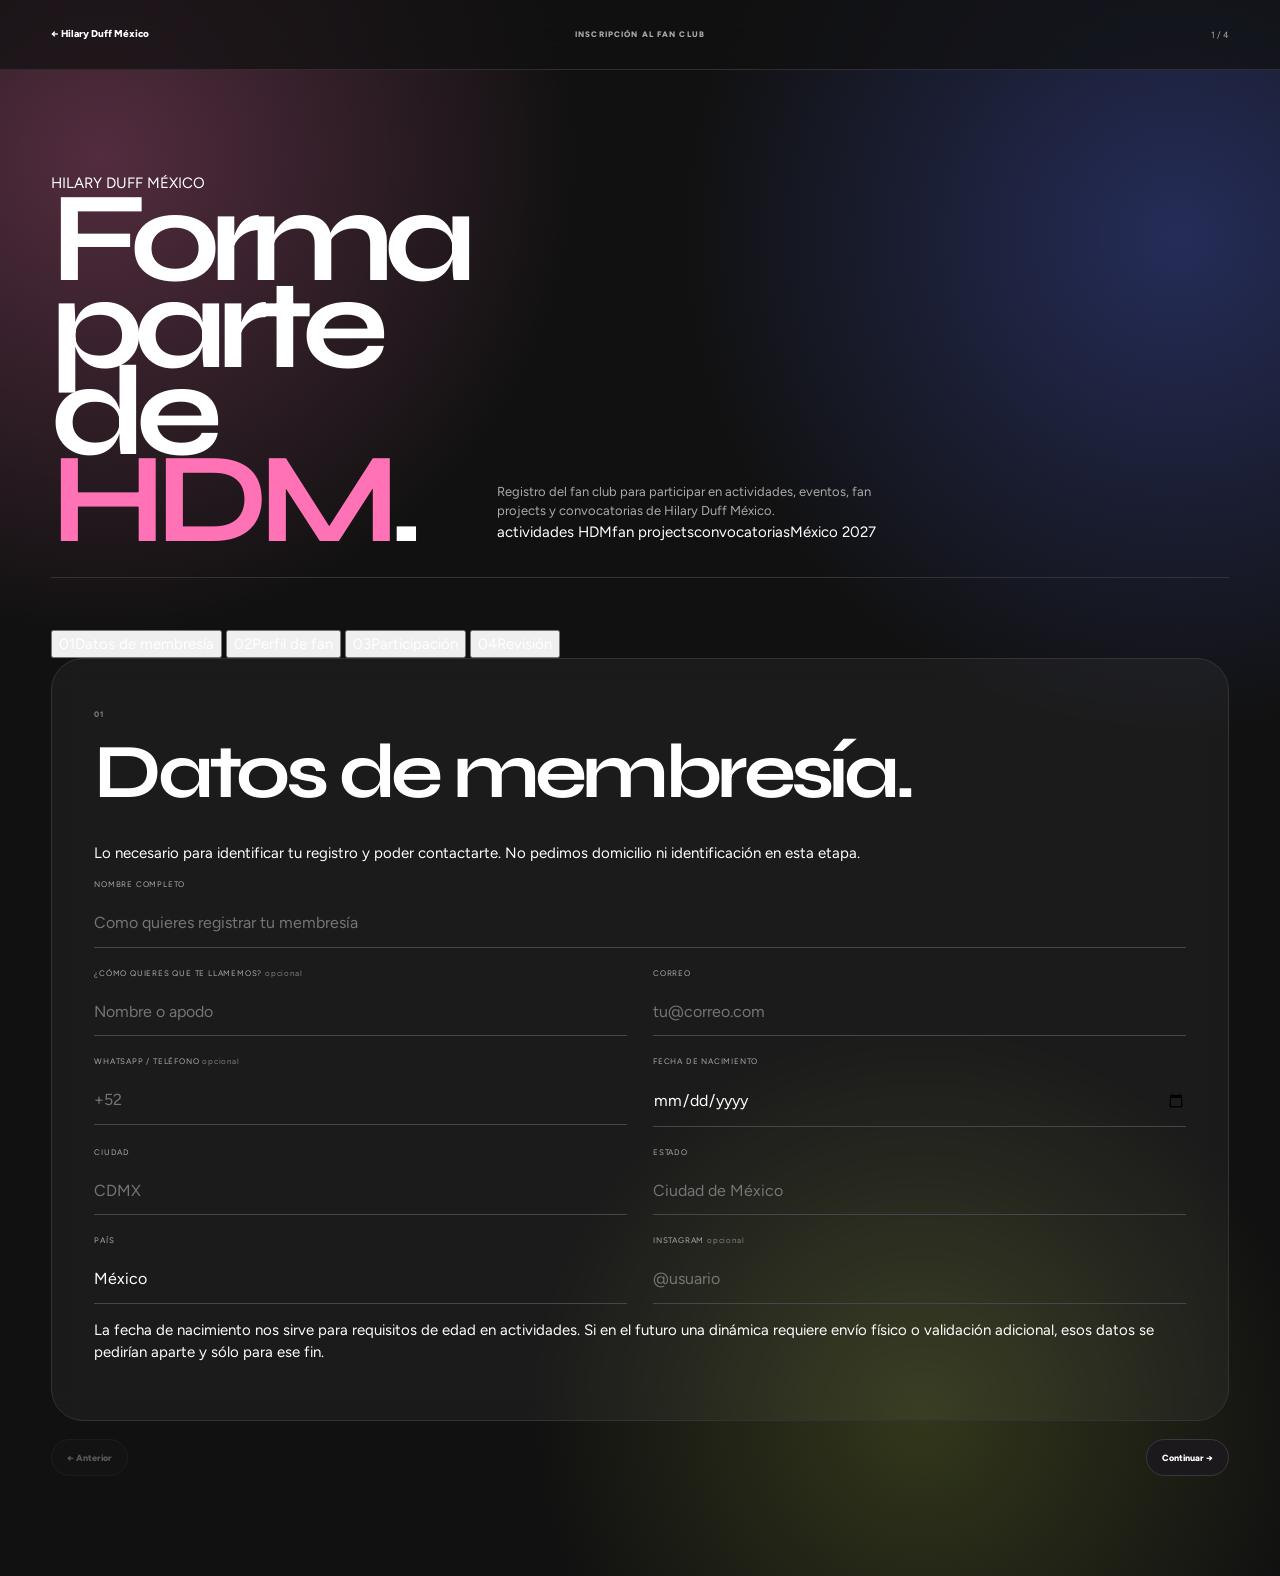
==== commit 7e3a7934: "Rebuild HDM membership registration around real fan-club needs" ====
--- a/unete.html
+++ b/unete.html
@@ -4,6 +4,7 @@
   <meta charset="utf-8">
   <meta name="viewport" content="width=device-width,initial-scale=1,viewport-fit=cover">
   <meta name="theme-color" content="#161317">
+  <meta name="description" content="Inscripción al fan club Hilary Duff México.">
   <title>Únete a HDM · Hilary Duff México</title>
   <link rel="icon" href="./icon.svg" type="image/svg+xml">
   <link rel="preconnect" href="https://fonts.googleapis.com">
@@ -12,66 +13,112 @@
   <link rel="stylesheet" href="./styles.css">
 </head>
 <body class="join-page">
+  <div class="join-cursor-glow" aria-hidden="true"></div>
+
   <header class="join-header">
-    <a href="./" class="join-back">← HDM</a>
+    <a href="./" class="join-back">← Hilary Duff México</a>
     <span>INSCRIPCIÓN AL FAN CLUB</span>
     <div data-join-progress>1 / 4</div>
   </header>
 
   <main class="join-main">
-    <div class="join-intro">
-      <span>HILARY DUFF MÉXICO</span>
-      <h1>Únete a <em>HDM</em>.</h1>
-      <p>Este registro es para formar parte del fan club y participar en actividades, eventos, fan projects y comunicaciones de HDM.</p>
+    <section class="join-intro">
+      <div>
+        <span>HILARY DUFF MÉXICO</span>
+        <h1>Forma parte de <em>HDM</em>.</h1>
+      </div>
+      <div class="join-intro-copy">
+        <p>Registro del fan club para participar en actividades, eventos, fan projects y convocatorias de Hilary Duff México.</p>
+        <div class="join-benefits" aria-label="Qué incluye el registro">
+          <span>actividades HDM</span><span>fan projects</span><span>convocatorias</span><span>México 2027</span>
+        </div>
+      </div>
+    </section>
+
+    <div class="join-stepper" aria-label="Progreso del registro">
+      <button class="active" type="button" data-step-jump="1"><span>01</span>Datos de membresía</button>
+      <button type="button" data-step-jump="2"><span>02</span>Perfil de fan</button>
+      <button type="button" data-step-jump="3"><span>03</span>Participación</button>
+      <button type="button" data-step-jump="4"><span>04</span>Revisión</button>
+      <i data-progress-bar></i>
     </div>
 
     <form class="registration" data-registration>
       <section class="reg-step active" data-step="1">
         <span class="reg-number">01</span>
-        <h2>Primero, tú.</h2>
+        <h2>Datos de membresía.</h2>
+        <p class="reg-step-intro">Lo necesario para identificar tu registro y poder contactarte. No pedimos domicilio ni identificación en esta etapa.</p>
+
         <div class="reg-grid">
-          <label><span>Nombre(s)</span><input required name="first_name" autocomplete="given-name"></label>
-          <label><span>Apellidos</span><input required name="last_name" autocomplete="family-name"></label>
-          <label><span>Correo</span><input required type="email" name="email" autocomplete="email"></label>
-          <label><span>Fecha de nacimiento</span><input type="date" name="birthdate"></label>
-          <label><span>Ciudad</span><input required name="city" autocomplete="address-level2"></label>
-          <label><span>Estado / provincia</span><input name="state" autocomplete="address-level1"></label>
+          <label class="wide"><span>Nombre completo</span><input required name="full_name" autocomplete="name" placeholder="Como quieres registrar tu membresía"></label>
+          <label><span>¿Cómo quieres que te llamemos? <i>opcional</i></span><input name="preferred_name" autocomplete="nickname" placeholder="Nombre o apodo"></label>
+          <label><span>Correo</span><input required type="email" name="email" autocomplete="email" placeholder="tu@correo.com"></label>
+          <label><span>WhatsApp / teléfono <i>opcional</i></span><input type="tel" name="phone" autocomplete="tel" placeholder="+52"></label>
+          <label><span>Fecha de nacimiento</span><input required type="date" name="birthdate"></label>
+          <label><span>Ciudad</span><input required name="city" autocomplete="address-level2" placeholder="CDMX"></label>
+          <label><span>Estado</span><input required name="state" autocomplete="address-level1" placeholder="Ciudad de México"></label>
           <label><span>País</span><input required name="country" autocomplete="country-name" value="México"></label>
           <label><span>Instagram <i>opcional</i></span><input name="instagram" placeholder="@usuario"></label>
         </div>
+
+        <p class="reg-data-note">La fecha de nacimiento nos sirve para requisitos de edad en actividades. Si en el futuro una dinámica requiere envío físico o validación adicional, esos datos se pedirían aparte y sólo para ese fin.</p>
       </section>
 
       <section class="reg-step" data-step="2">
         <span class="reg-number">02</span>
-        <h2>Tu historia con Hilary.</h2>
+        <h2>Tu perfil de fan.</h2>
+        <p class="reg-step-intro">No cambia tu membresía. Nos ayuda a conocer mejor a la comunidad y a construir actividades que sí tengan sentido para fans de distintas etapas.</p>
+
         <div class="reg-grid">
-          <label><span>¿Desde qué año eres fan?</span><input name="fan_since" inputmode="numeric" placeholder="2003"></label>
-          <label><span>¿Cómo llegaste?</span>
+          <label><span>¿Desde qué año eres fan?</span><input name="fan_since" inputmode="numeric" pattern="[0-9]{4}" maxlength="4" placeholder="2003"></label>
+          <label><span>¿Por dónde llegaste a Hilary?</span>
             <select name="gateway">
-              <option>Lizzie McGuire</option><option>Metamorphosis</option><option>Películas</option><option>Dignity</option><option>Younger</option><option>Breathe In. Breathe Out.</option><option>luck… or something</option><option>Otro</option>
+              <option>Lizzie McGuire</option>
+              <option>Metamorphosis / música</option>
+              <option>Películas de los 2000</option>
+              <option>Dignity</option>
+              <option>Breathe In. Breathe Out.</option>
+              <option>Younger</option>
+              <option>How I Met Your Father</option>
+              <option>luck… or something</option>
+              <option>Otra etapa</option>
             </select>
           </label>
+
           <label><span>Álbum favorito</span>
             <select name="favorite_album">
               <option>Santa Claus Lane</option><option>Metamorphosis</option><option>Hilary Duff</option><option>Dignity</option><option>Breathe In. Breathe Out.</option><option>luck… or something</option>
             </select>
           </label>
-          <label><span>Canción favorita</span><input name="favorite_song" placeholder="Come Clean"></label>
-          <label class="wide"><span>Un personaje / proyecto que siempre regresas a ver</span><input name="favorite_screen" placeholder="Yonica Babyyeah, Lizzie, Younger…"></label>
-          <label class="wide"><span>Cuéntanos brevemente cómo conociste a Hilary</span><textarea name="story" rows="4"></textarea></label>
+          <label><span>Canción favorita</span><input name="favorite_song" placeholder="With Love"></label>
+
+          <label><span>Personaje / proyecto favorito</span>
+            <select name="favorite_screen">
+              <option>Lizzie McGuire</option><option>Kelly Collins · La cadete Kelly</option><option>Sam Montgomery · A Cinderella Story</option><option>Terri Fletcher · Raise Your Voice</option><option>Holly Hamilton · The Perfect Man</option><option>Tanzie Marchetta · Material Girls</option><option>Yonica Babyyeah · War, Inc.</option><option>Olivia Burke · Gossip Girl</option><option>Kelsey Peters · Younger</option><option>Sophie · How I Met Your Father</option><option>Otro</option>
+            </select>
+          </label>
+          <label><span>¿Cómo conociste HDM?</span>
+            <select name="hdm_source">
+              <option>Instagram</option><option>Un amigo / otra fan</option><option>Listening party o evento</option><option>Buscando información de Hilary</option><option>Otro</option>
+            </select>
+          </label>
+
+          <label class="wide"><span>Si quieres, cuéntanos algo de tu historia con Hilary <i>opcional</i></span><textarea name="story" rows="4" placeholder="Un concierto, una canción, una película, una época…"></textarea></label>
         </div>
       </section>
 
       <section class="reg-step" data-step="3">
         <span class="reg-number">03</span>
-        <h2>¿Cómo quieres participar?</h2>
+        <h2>Participación y eventos.</h2>
+        <p class="reg-step-intro">Marca sólo lo que te interesa. Esto sirve para convocatorias y actividades; no te compromete a participar.</p>
+
         <div class="reg-options">
-          <label><input type="checkbox" name="interests" value="news"><span><b>Noticias</b><small>Información verificada y actualizaciones.</small></span></label>
-          <label><input type="checkbox" name="interests" value="events"><span><b>Eventos</b><small>Listening parties, reuniones y actividades.</small></span></label>
-          <label><input type="checkbox" name="interests" value="fanprojects"><span><b>Fan projects</b><small>Proyectos alrededor de conciertos.</small></span></label>
-          <label><input type="checkbox" name="interests" value="archive"><span><b>Archivo</b><small>Materiales, recuerdos y especiales.</small></span></label>
-          <label><input type="checkbox" name="interests" value="volunteer"><span><b>Apoyar al equipo</b><small>Disponibilidad para ayudar en actividades.</small></span></label>
-          <label><input type="checkbox" name="interests" value="content"><span><b>Contenido</b><small>Fotos, video, diseño o cobertura.</small></span></label>
+          <label><input type="checkbox" name="interests" value="events"><span><b>Eventos HDM</b><small>Listening parties, reuniones y actividades presenciales.</small></span></label>
+          <label><input type="checkbox" name="interests" value="fanprojects"><span><b>Fan projects</b><small>Proyectos alrededor de conciertos y visitas.</small></span></label>
+          <label><input type="checkbox" name="interests" value="archive"><span><b>Archivo y especiales</b><small>Recuerdos, materiales y proyectos editoriales.</small></span></label>
+          <label><input type="checkbox" name="interests" value="content"><span><b>Foto / video / contenido</b><small>Cobertura y materiales del fan club.</small></span></label>
+          <label><input type="checkbox" name="interests" value="volunteer"><span><b>Apoyar en actividades</b><small>Logística, producción o apoyo presencial.</small></span></label>
+          <label><input type="checkbox" name="interests" value="member"><span><b>Ser miembro</b><small>Quiero formar parte aunque no participe en actividades.</small></span></label>
         </div>
 
         <div class="reg-grid extra">
@@ -81,16 +128,22 @@
           <label><span>¿Puedes participar presencialmente?</span>
             <select name="in_person"><option>Depende de la actividad</option><option>Sí</option><option>No</option></select>
           </label>
+          <label class="wide"><span>Si quieres apoyar al fan club, ¿en qué? <i>opcional</i></span><input name="skills" placeholder="Diseño, foto, video, logística, redacción, producción…"></label>
         </div>
       </section>
 
       <section class="reg-step" data-step="4">
         <span class="reg-number">04</span>
-        <h2>Antes de enviar.</h2>
+        <h2>Revisa tu inscripción.</h2>
+        <p class="reg-step-intro">Confirma que tus datos estén bien antes de enviarlos.</p>
+
         <div class="reg-summary" data-summary></div>
 
-        <label class="reg-consent"><input required type="checkbox" name="privacy"><span>Acepto que HDM use estos datos para gestionar mi inscripción al fan club y actividades relacionadas.</span></label>
-        <label class="reg-consent"><input type="checkbox" name="newsletter"><span>También quiero recibir HDM por correo.</span></label>
+        <div class="reg-permissions">
+          <label class="reg-consent"><input required type="checkbox" name="privacy"><span>Acepto que Hilary Duff México use estos datos para gestionar mi membresía y actividades del fan club.</span></label>
+          <label class="reg-consent"><input type="checkbox" name="newsletter"><span>También quiero suscribirme a HDM por correo.</span></label>
+          <label class="reg-consent"><input type="checkbox" name="whatsapp"><span>Si dejé teléfono, acepto recibir mensajes de logística relacionados con actividades en las que participe.</span></label>
+        </div>
 
         <button class="reg-submit" type="submit">Enviar inscripción →</button>
         <small data-registration-note>Demo visual. Los datos no salen de este dispositivo.</small>
@@ -98,7 +151,7 @@
 
       <div class="reg-nav">
         <button type="button" data-prev disabled>← Anterior</button>
-        <button type="button" data-next>Siguiente →</button>
+        <button type="button" data-next>Continuar →</button>
       </div>
     </form>
   </main>
--- a/styles.css
+++ b/styles.css
@@ -136,4 +136,24 @@
 @media(prefers-reduced-motion:reduce){
   html{scroll-behavior:auto}
   *,*::before,*::after{animation:none!important;transition:none!important}
-}+}
+
+/* Dedicated fan-club registration */
+.join-page{background:#111;color:#fff;min-height:100vh;background:
+radial-gradient(circle at 8% 10%,rgba(255,114,182,.28),transparent 26%),
+radial-gradient(circle at 92% 15%,rgba(83,108,255,.3),transparent 28%),
+radial-gradient(circle at 72% 90%,rgba(220,255,77,.16),transparent 23%),
+#111}
+.join-header{height:70px;position:sticky;top:0;z-index:50;display:grid;grid-template-columns:1fr auto 1fr;align-items:center;padding:0 var(--pad);background:rgba(17,17,17,.72);backdrop-filter:blur(22px);border-bottom:1px solid #302c31}.join-header>a{justify-self:start;font-size:10px;font-weight:800}.join-header>span{font-size:8px;letter-spacing:.14em;color:#aaa;font-weight:800}.join-header>div{justify-self:end;font-size:9px;color:#aaa}
+.join-main{padding:clamp(60px,8vw,110px) var(--pad) 100px;max-width:1500px;margin:auto}.join-intro{display:grid;grid-template-columns:.25fr 1fr .7fr;gap:30px;align-items:end;border-bottom:1px solid #353136;padding-bottom:34px;margin-bottom:52px}.join-intro>span{font-size:8px;letter-spacing:.13em;color:#aaa;font-weight:800}.join-intro h1{font-family:var(--display);font-size:clamp(76px,10vw,155px);line-height:.68;letter-spacing:-.08em;margin:0}.join-intro h1 em{font-style:normal;color:var(--pink)}.join-intro p{font-size:13px;color:#aaa;margin:0;max-width:500px}
+.registration{position:relative}.reg-step{display:none;min-height:560px;border:1px solid #353136;border-radius:32px;background:rgba(255,255,255,.045);backdrop-filter:blur(12px);padding:clamp(22px,4vw,42px)}.reg-step.active{display:block}.reg-number{font-size:8px;letter-spacing:.13em;color:#777;font-weight:800}.reg-step h2{font-family:var(--display);font-size:clamp(48px,6vw,92px);line-height:.82;letter-spacing:-.06em;margin:18px 0 38px}.reg-grid{display:grid;grid-template-columns:1fr 1fr;gap:20px 26px}.reg-grid.extra{margin-top:28px}.reg-grid label{display:block}.reg-grid label.wide{grid-column:1/-1}.reg-grid label>span{display:block;font-size:8px;letter-spacing:.1em;text-transform:uppercase;color:#aaa;margin-bottom:8px}.reg-grid label span i{font-style:normal;text-transform:none;opacity:.7}.reg-grid input,.reg-grid select,.reg-grid textarea{width:100%;border:0;border-bottom:1px solid #4a454c;background:transparent;color:#fff;padding:12px 0;outline:0;font-size:16px}.reg-grid select{appearance:none}.reg-grid option{color:#111}.reg-grid textarea{resize:vertical;min-height:105px}.reg-grid input:focus,.reg-grid select:focus,.reg-grid textarea:focus{border-color:var(--lime)}
+.reg-options{display:grid;grid-template-columns:1fr 1fr 1fr;gap:10px}.reg-options label{border:1px solid #3a363d;border-radius:20px;padding:18px;display:flex;gap:12px;align-items:flex-start;min-height:130px;background:rgba(255,255,255,.025);transition:.2s}.reg-options label:hover{background:rgba(255,255,255,.06);transform:translateY(-3px)}.reg-options input{accent-color:var(--pink);margin-top:3px}.reg-options span{display:grid;gap:6px}.reg-options b{font-size:14px}.reg-options small{font-size:10px;color:#999;line-height:1.45}
+.reg-summary{display:grid;grid-template-columns:1fr 1fr;gap:10px;margin-bottom:30px}.reg-summary div{border:1px solid #38343a;border-radius:18px;padding:14px;display:grid;gap:6px}.reg-summary span{font-size:7px;letter-spacing:.1em;color:#777}.reg-summary b{font-size:13px}
+.reg-consent{display:flex;gap:10px;align-items:flex-start;margin:14px 0;font-size:10px;color:#bbb}.reg-consent input{accent-color:var(--lime);margin-top:2px}.reg-submit{width:100%;min-height:50px;border:0;border-radius:999px;background:var(--pink);color:#111;font-weight:900;margin-top:22px}.reg-submit:hover{background:var(--lime)}.reg-step>small{display:block;color:#777;font-size:8px;margin-top:10px}
+.reg-nav{display:flex;justify-content:space-between;margin-top:18px}.reg-nav button{border:1px solid #3c373f;background:#1c191d;color:#fff;border-radius:999px;padding:11px 15px;font-size:9px;font-weight:800}.reg-nav button:disabled{opacity:.3;cursor:not-allowed}
+@media(max-width:820px){
+  .join-header{height:62px;grid-template-columns:1fr auto}.join-header>span{display:none}.join-intro{grid-template-columns:1fr}.join-intro h1{font-size:20vw}.reg-grid{grid-template-columns:1fr}.reg-grid label.wide{grid-column:auto}.reg-options{grid-template-columns:1fr 1fr}.reg-summary{grid-template-columns:1fr}
+}
+@media(max-width:560px){
+  .join-main{padding-top:48px}.join-intro h1{font-size:22vw}.reg-step{padding:18px;border-radius:24px}.reg-step h2{font-size:15vw}.reg-options{grid-template-columns:1fr}.reg-nav{gap:8px}.reg-nav button{flex:1}
+}
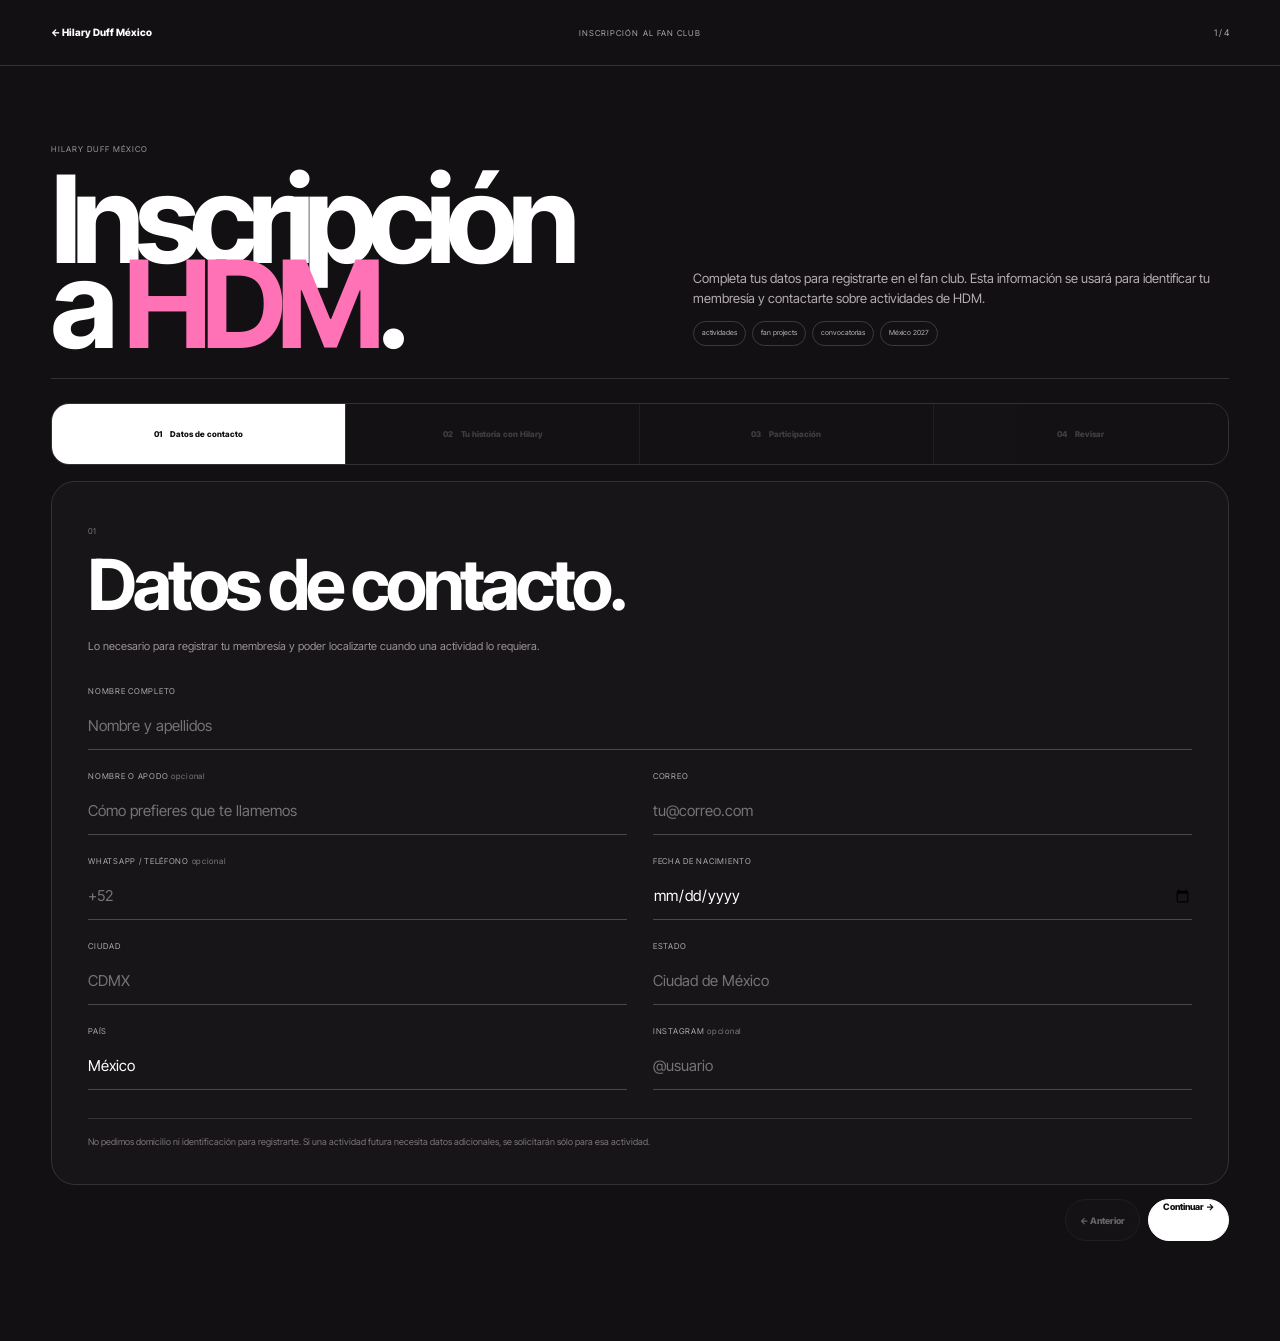
==== commit 5c4e574d: "Polish HDM V12 membership form language and structure" ====
--- a/unete.html
+++ b/unete.html
@@ -3,20 +3,18 @@
 <head>
   <meta charset="utf-8">
   <meta name="viewport" content="width=device-width,initial-scale=1,viewport-fit=cover">
-  <meta name="theme-color" content="#161317">
+  <meta name="theme-color" content="#121012">
   <meta name="description" content="Inscripción al fan club Hilary Duff México.">
-  <title>Únete a HDM · Hilary Duff México</title>
+  <title>Inscripción a HDM · Hilary Duff México</title>
   <link rel="icon" href="./icon.svg" type="image/svg+xml">
   <link rel="preconnect" href="https://fonts.googleapis.com">
   <link rel="preconnect" href="https://fonts.gstatic.com" crossorigin>
-  <link href="https://fonts.googleapis.com/css2?family=Figtree:wght@400;500;600;700;800;900&family=Syne:wght@600;700;800&display=swap" rel="stylesheet">
+  <link href="https://fonts.googleapis.com/css2?family=Inter+Tight:wght@400;500;600;700;800;900&display=swap" rel="stylesheet">
   <link rel="stylesheet" href="./styles.css">
 </head>
 <body class="join-page">
-  <div class="join-cursor-glow" aria-hidden="true"></div>
-
   <header class="join-header">
-    <a href="./" class="join-back">← Hilary Duff México</a>
+    <a href="./">← Hilary Duff México</a>
     <span>INSCRIPCIÓN AL FAN CLUB</span>
     <div data-join-progress>1 / 4</div>
   </header>
@@ -25,33 +23,32 @@
     <section class="join-intro">
       <div>
         <span>HILARY DUFF MÉXICO</span>
-        <h1>Forma parte de <em>HDM</em>.</h1>
+        <h1>Inscripción a <em>HDM</em>.</h1>
       </div>
       <div class="join-intro-copy">
-        <p>Registro del fan club para participar en actividades, eventos, fan projects y convocatorias de Hilary Duff México.</p>
-        <div class="join-benefits" aria-label="Qué incluye el registro">
-          <span>actividades HDM</span><span>fan projects</span><span>convocatorias</span><span>México 2027</span>
+        <p>Completa tus datos para registrarte en el fan club. Esta información se usará para identificar tu membresía y contactarte sobre actividades de HDM.</p>
+        <div class="join-benefits">
+          <span>actividades</span><span>fan projects</span><span>convocatorias</span><span>México 2027</span>
         </div>
       </div>
     </section>
 
     <div class="join-stepper" aria-label="Progreso del registro">
-      <button class="active" type="button" data-step-jump="1"><span>01</span>Datos de membresía</button>
-      <button type="button" data-step-jump="2"><span>02</span>Perfil de fan</button>
+      <button class="active" type="button" data-step-jump="1"><span>01</span>Datos de contacto</button>
+      <button type="button" data-step-jump="2"><span>02</span>Tu historia con Hilary</button>
       <button type="button" data-step-jump="3"><span>03</span>Participación</button>
-      <button type="button" data-step-jump="4"><span>04</span>Revisión</button>
-      <i data-progress-bar></i>
+      <button type="button" data-step-jump="4"><span>04</span>Revisar</button>
     </div>
 
     <form class="registration" data-registration>
       <section class="reg-step active" data-step="1">
         <span class="reg-number">01</span>
-        <h2>Datos de membresía.</h2>
-        <p class="reg-step-intro">Lo necesario para identificar tu registro y poder contactarte. No pedimos domicilio ni identificación en esta etapa.</p>
+        <h2>Datos de contacto.</h2>
+        <p class="reg-step-intro">Lo necesario para registrar tu membresía y poder localizarte cuando una actividad lo requiera.</p>
 
         <div class="reg-grid">
-          <label class="wide"><span>Nombre completo</span><input required name="full_name" autocomplete="name" placeholder="Como quieres registrar tu membresía"></label>
-          <label><span>¿Cómo quieres que te llamemos? <i>opcional</i></span><input name="preferred_name" autocomplete="nickname" placeholder="Nombre o apodo"></label>
+          <label class="wide"><span>Nombre completo</span><input required name="full_name" autocomplete="name" placeholder="Nombre y apellidos"></label>
+          <label><span>Nombre o apodo <i>opcional</i></span><input name="preferred_name" autocomplete="nickname" placeholder="Cómo prefieres que te llamemos"></label>
           <label><span>Correo</span><input required type="email" name="email" autocomplete="email" placeholder="tu@correo.com"></label>
           <label><span>WhatsApp / teléfono <i>opcional</i></span><input type="tel" name="phone" autocomplete="tel" placeholder="+52"></label>
           <label><span>Fecha de nacimiento</span><input required type="date" name="birthdate"></label>
@@ -61,13 +58,13 @@
           <label><span>Instagram <i>opcional</i></span><input name="instagram" placeholder="@usuario"></label>
         </div>
 
-        <p class="reg-data-note">La fecha de nacimiento nos sirve para requisitos de edad en actividades. Si en el futuro una dinámica requiere envío físico o validación adicional, esos datos se pedirían aparte y sólo para ese fin.</p>
+        <p class="reg-data-note">No pedimos domicilio ni identificación para registrarte. Si una actividad futura necesita datos adicionales, se solicitarán sólo para esa actividad.</p>
       </section>
 
       <section class="reg-step" data-step="2">
         <span class="reg-number">02</span>
-        <h2>Tu perfil de fan.</h2>
-        <p class="reg-step-intro">No cambia tu membresía. Nos ayuda a conocer mejor a la comunidad y a construir actividades que sí tengan sentido para fans de distintas etapas.</p>
+        <h2>Tu historia con Hilary.</h2>
+        <p class="reg-step-intro">Esto nos ayuda a conocer mejor a la comunidad. No cambia tu membresía.</p>
 
         <div class="reg-grid">
           <label><span>¿Desde qué año eres fan?</span><input name="fan_since" inputmode="numeric" pattern="[0-9]{4}" maxlength="4" placeholder="2003"></label>
@@ -84,14 +81,12 @@
               <option>Otra etapa</option>
             </select>
           </label>
-
           <label><span>Álbum favorito</span>
             <select name="favorite_album">
               <option>Santa Claus Lane</option><option>Metamorphosis</option><option>Hilary Duff</option><option>Dignity</option><option>Breathe In. Breathe Out.</option><option>luck… or something</option>
             </select>
           </label>
           <label><span>Canción favorita</span><input name="favorite_song" placeholder="With Love"></label>
-
           <label><span>Personaje / proyecto favorito</span>
             <select name="favorite_screen">
               <option>Lizzie McGuire</option><option>Kelly Collins · La cadete Kelly</option><option>Sam Montgomery · A Cinderella Story</option><option>Terri Fletcher · Raise Your Voice</option><option>Holly Hamilton · The Perfect Man</option><option>Tanzie Marchetta · Material Girls</option><option>Yonica Babyyeah · War, Inc.</option><option>Olivia Burke · Gossip Girl</option><option>Kelsey Peters · Younger</option><option>Sophie · How I Met Your Father</option><option>Otro</option>
@@ -102,15 +97,14 @@
               <option>Instagram</option><option>Un amigo / otra fan</option><option>Listening party o evento</option><option>Buscando información de Hilary</option><option>Otro</option>
             </select>
           </label>
-
-          <label class="wide"><span>Si quieres, cuéntanos algo de tu historia con Hilary <i>opcional</i></span><textarea name="story" rows="4" placeholder="Un concierto, una canción, una película, una época…"></textarea></label>
+          <label class="wide"><span>Tu historia con Hilary <i>opcional</i></span><textarea name="story" rows="4" placeholder="Una canción, una película, un concierto, una etapa…"></textarea></label>
         </div>
       </section>
 
       <section class="reg-step" data-step="3">
         <span class="reg-number">03</span>
-        <h2>Participación y eventos.</h2>
-        <p class="reg-step-intro">Marca sólo lo que te interesa. Esto sirve para convocatorias y actividades; no te compromete a participar.</p>
+        <h2>Actividades y participación.</h2>
+        <p class="reg-step-intro">Marca lo que te interesa. No te compromete a participar en todo.</p>
 
         <div class="reg-options">
           <label><input type="checkbox" name="interests" value="events"><span><b>Eventos HDM</b><small>Listening parties, reuniones y actividades presenciales.</small></span></label>
@@ -118,7 +112,7 @@
           <label><input type="checkbox" name="interests" value="archive"><span><b>Archivo y especiales</b><small>Recuerdos, materiales y proyectos editoriales.</small></span></label>
           <label><input type="checkbox" name="interests" value="content"><span><b>Foto / video / contenido</b><small>Cobertura y materiales del fan club.</small></span></label>
           <label><input type="checkbox" name="interests" value="volunteer"><span><b>Apoyar en actividades</b><small>Logística, producción o apoyo presencial.</small></span></label>
-          <label><input type="checkbox" name="interests" value="member"><span><b>Ser miembro</b><small>Quiero formar parte aunque no participe en actividades.</small></span></label>
+          <label><input type="checkbox" name="interests" value="member"><span><b>Sólo membresía</b><small>Quiero formar parte aunque no participe en actividades.</small></span></label>
         </div>
 
         <div class="reg-grid extra">
@@ -134,8 +128,8 @@
 
       <section class="reg-step" data-step="4">
         <span class="reg-number">04</span>
-        <h2>Revisa tu inscripción.</h2>
-        <p class="reg-step-intro">Confirma que tus datos estén bien antes de enviarlos.</p>
+        <h2>Revisar y enviar.</h2>
+        <p class="reg-step-intro">Confirma que tus datos estén bien.</p>
 
         <div class="reg-summary" data-summary></div>
 
--- a/styles.css
+++ b/styles.css
@@ -2,158 +2,220 @@
   --cream:#f5eee8;
   --paper:#fffaf6;
   --ink:#171417;
-  --muted:#6d666b;
+  --muted:#746c71;
   --pink:#ff72b6;
-  --rose:#ff9ac7;
   --blue:#536cff;
-  --lilac:#aa91ff;
+  --lilac:#a990ff;
   --lime:#dcff4d;
   --orange:#ff7a4f;
   --sky:#82dcff;
   --gold:#f1c96a;
-  --brown:#9b725e;
-  --line:rgba(23,20,23,.15);
-  --pad:clamp(18px,4vw,64px);
-  --display:"Syne",system-ui,sans-serif;
-  --body:"Figtree",system-ui,sans-serif;
+  --line:rgba(23,20,23,.16);
+  --pad:clamp(18px,4vw,62px);
+  --max:1560px;
+  --font:"Inter Tight",system-ui,-apple-system,BlinkMacSystemFont,"Segoe UI",sans-serif;
 }
 *{box-sizing:border-box}
-html{scroll-behavior:smooth}
-body{margin:0;background:var(--cream);color:var(--ink);font-family:var(--body);font-size:15px;line-height:1.48;-webkit-font-smoothing:antialiased;overflow-x:hidden}
+html{scroll-behavior:smooth;scroll-padding-top:78px}
+body{margin:0;background:var(--cream);color:var(--ink);font-family:var(--font);font-size:15px;line-height:1.5;-webkit-font-smoothing:antialiased;overflow-x:hidden}
 a{color:inherit;text-decoration:none}
 a:visited{color:inherit}
-button,input{font:inherit;color:inherit}
+button,input,select,textarea{font:inherit;color:inherit}
 button{cursor:pointer}
 img{display:block;max-width:100%}
-iframe{display:block}
 ::selection{background:var(--pink);color:#111}
 :focus-visible{outline:3px solid var(--lime);outline-offset:3px}
-.skip{position:fixed;left:12px;top:-60px;z-index:9999;background:#fff;padding:10px 14px;border-radius:999px}.skip:focus{top:12px}
-.sr-only{position:absolute!important;width:1px;height:1px;padding:0;margin:-1px;overflow:hidden;clip:rect(0,0,0,0);white-space:nowrap;border:0}
-
-.site-header{height:70px;position:sticky;top:0;z-index:500;display:grid;grid-template-columns:1fr auto 1fr;align-items:center;padding:0 var(--pad);background:rgba(245,238,232,.72);backdrop-filter:blur(22px) saturate(1.35);border-bottom:1px solid var(--line)}
-.hdm-mark{display:flex;align-items:center;gap:10px;width:max-content}.mark-core{width:40px;height:40px;border-radius:50%;display:grid;place-items:center;background:linear-gradient(145deg,var(--pink),var(--blue) 62%,var(--lime));color:#fff;font-weight:900;font-size:9px;box-shadow:inset 0 1px 0 rgba(255,255,255,.6),0 10px 30px rgba(83,108,255,.2)}.mark-text{font-size:11px;font-weight:800}
-.desktop-nav{display:flex;gap:26px;font-size:11px;font-weight:700}.desktop-nav a{position:relative}.desktop-nav a:after{content:"";position:absolute;left:0;right:100%;bottom:-7px;height:2px;background:currentColor;transition:right .25s}.desktop-nav a:hover:after{right:0}
-.header-tools{justify-self:end;display:flex;gap:7px}.icon-btn,.search-btn{min-height:38px;border:1px solid var(--line);background:rgba(255,255,255,.48);border-radius:999px;padding:0 13px;font-size:9px;font-weight:800;backdrop-filter:blur(10px)}.icon-btn{width:38px;padding:0;color:var(--pink)}.search-btn span{background:#111;color:#fff;border-radius:5px;padding:3px 6px;margin-left:6px;font-size:8px}
-
-.hero{min-height:calc(100svh - 70px);position:relative;padding:38px var(--pad) 0;display:grid;grid-template-columns:.8fr 1.2fr;gap:clamp(24px,5vw,80px);align-items:center;overflow:hidden;isolation:isolate;background:radial-gradient(circle at 7% 10%,rgba(255,114,182,.32),transparent 27%),radial-gradient(circle at 92% 12%,rgba(83,108,255,.22),transparent 26%),radial-gradient(circle at 80% 90%,rgba(220,255,77,.25),transparent 24%),var(--cream)}
-#hero-webgl{position:absolute;inset:0;width:100%;height:100%;z-index:-4;pointer-events:none}
-.hero-light{position:absolute;border-radius:50%;filter:blur(55px);opacity:.25;pointer-events:none;z-index:-3}.l1{width:34vw;height:34vw;background:var(--pink);left:-15vw;top:18%}.l2{width:27vw;height:27vw;background:var(--blue);right:-12vw;top:5%}
-.hero-grain{position:absolute;inset:0;z-index:-2;opacity:.08;pointer-events:none;background-image:radial-gradient(#111 0.65px,transparent .75px);background-size:8px 8px;mask-image:linear-gradient(to bottom,transparent,#000 15%,#000 86%,transparent)}
-.hero-copy{position:relative;z-index:3;max-width:650px}.hero-kicker{font-size:9px;letter-spacing:.13em;font-weight:800}.hero h1{font-family:var(--display);font-size:clamp(70px,8.7vw,145px);line-height:.68;letter-spacing:-.08em;margin:22px 0 0}.hero h1 span{display:block}.hero h1 em{display:block;font-style:normal;color:var(--pink);font-size:.58em;letter-spacing:-.055em;margin-top:14px}.hero-intro{font-size:clamp(16px,1.4vw,20px);max-width:560px;margin:34px 0}
-.hero-now{border-left:2px solid var(--ink);padding-left:16px;display:grid;gap:4px;margin:30px 0}.hero-now>span{font-size:8px;letter-spacing:.12em;font-weight:800}.hero-now strong{font-size:22px}.hero-now p{margin:0;font-size:11px;color:var(--muted)}
-.hero-ctas{display:flex;gap:8px;flex-wrap:wrap}.cta{display:inline-flex;align-items:center;justify-content:center;min-height:43px;padding:0 15px;border-radius:999px;border:1px solid currentColor;font-size:10px;font-weight:800;background:transparent;transition:transform .2s,box-shadow .2s,background .2s}.cta:hover{transform:translateY(-3px)}.cta:active{transform:scale(.98)}.cta-solid{background:#111;color:#fff;border-color:#111;box-shadow:0 12px 30px rgba(0,0,0,.12)}.cta-ghost{background:rgba(255,255,255,.28);backdrop-filter:blur(10px)}.cta-light{background:#fff;color:#111;border-color:#fff}.cta-outline{color:inherit}.cta-pink{background:var(--pink);color:#111;border-color:var(--pink)}.cta-dark{background:#242126;color:#fff;border-color:#3f3a42}
-.hero-photo-wrap{height:min(72vh,760px);position:relative;z-index:2;perspective:1200px}.hero-photo{position:absolute;inset:4% 8% 6% 7%;margin:0;border-radius:42% 58% 45% 55% / 55% 40% 60% 45%;overflow:hidden;box-shadow:0 42px 120px rgba(69,37,59,.24);transform:translateZ(35px) rotate(1deg);background:#c8b8ad}.hero-photo:after{content:"";position:absolute;inset:0;background:linear-gradient(120deg,transparent 42%,rgba(255,255,255,.26) 51%,transparent 60%);mix-blend-mode:screen;transform:translateX(-120%);animation:photoShine 8s ease-in-out infinite}.hero-photo img{width:100%;height:100%;object-fit:cover;transform:scale(1.04)}
-.hero-caption{position:absolute;left:10%;bottom:3%;font-size:6px;letter-spacing:.1em;color:#6b6168}
-.floating-chip{position:absolute;z-index:5;display:flex;flex-direction:column;justify-content:center;border:1px solid rgba(23,20,23,.65);backdrop-filter:blur(12px);box-shadow:0 18px 42px rgba(40,25,35,.18);transition:transform .25s,box-shadow .25s}.floating-chip:hover{transform:translateY(-6px) scale(1.03);box-shadow:0 26px 62px rgba(40,25,35,.24)}.floating-chip span{font-size:7px;letter-spacing:.1em}.floating-chip b{font-size:18px;line-height:.95;margin-top:4px}.chip-lizzie{width:150px;height:92px;left:0;bottom:12%;background:rgba(170,145,255,.84);border-radius:22px;padding:14px;transform:rotate(-6deg)}.chip-mx{width:104px;height:104px;border-radius:50%;right:0;top:5%;background:rgba(220,255,77,.85);padding:14px;text-align:center;align-items:center}.chip-mx b{font-size:32px}.chip-dignity{width:132px;height:82px;right:1%;bottom:8%;background:rgba(34,27,41,.88);color:#fff;border-color:rgba(255,255,255,.5);border-radius:18px;padding:14px;transform:rotate(5deg)}
-.hero-marquee{position:absolute;left:0;right:0;bottom:0;border-top:1px solid var(--line);background:rgba(255,255,255,.16);backdrop-filter:blur(8px);overflow:hidden}.hero-marquee>div{display:flex;gap:26px;width:max-content;padding:12px 0;animation:marquee 35s linear infinite}.hero-marquee span{font-size:11px;font-weight:900;white-space:nowrap}.hero-marquee i{font-style:normal;color:var(--pink)}
-
-.section{padding:clamp(96px,11vw,165px) var(--pad);position:relative;content-visibility:auto;contain-intrinsic-size:1200px}
-.section-heading{display:grid;grid-template-columns:54px 1fr minmax(280px,430px);gap:26px;align-items:end;margin-bottom:58px}.section-index{font-size:9px;font-weight:800;color:#7d747a;padding-bottom:7px}.section-kicker{font-size:9px;letter-spacing:.13em;font-weight:800;margin:0 0 14px}.section-heading h2{font-family:var(--display);font-size:clamp(58px,7.7vw,116px);line-height:.76;letter-spacing:-.075em;margin:0}.section-intro{font-size:13px;color:var(--muted);margin:0}.section-heading-dark{color:#fff}.section-heading-dark .section-index,.section-heading-dark .section-intro{color:#aaa}
+.skip-link{position:fixed;left:12px;top:-60px;z-index:9999;background:#fff;padding:10px 14px;border-radius:999px}
+.skip-link:focus{top:12px}
+.sr-only{position:absolute!important;width:1px;height:1px;padding:0;margin:-1px;overflow:hidden;clip:rect(0 0 0 0);white-space:nowrap;border:0}
+.eyebrow{font-size:9px;letter-spacing:.12em;font-weight:800}
+section[id]{scroll-margin-top:78px}
+
+.site-header{height:70px;position:sticky;top:0;z-index:500;display:grid;grid-template-columns:1fr auto 1fr;align-items:center;padding:0 max(var(--pad),calc((100vw - var(--max))/2));background:rgba(245,238,232,.96);border-bottom:1px solid var(--line)}
+.brand{display:flex;align-items:center;gap:10px;width:max-content;font-size:11px;font-weight:800}
+.brand-badge{width:38px;height:38px;border-radius:50%;display:grid;place-items:center;background:linear-gradient(145deg,var(--pink),var(--blue) 64%,var(--lime));color:#fff;font-size:9px;box-shadow:0 8px 20px rgba(83,108,255,.18)}
+.desktop-nav{display:flex;gap:24px;font-size:11px;font-weight:700}
+.desktop-nav a{position:relative}
+.desktop-nav a:after{content:"";position:absolute;left:0;right:100%;bottom:-7px;height:2px;background:currentColor;transition:right .2s}
+.desktop-nav a:hover:after{right:0}
+.header-search{justify-self:end;border:1px solid var(--line);background:#fff;border-radius:999px;min-height:38px;padding:0 13px;font-size:9px;font-weight:800}
+.header-search kbd{border:0;background:#111;color:#fff;border-radius:5px;padding:3px 6px;margin-left:5px;font:inherit;font-size:8px}
+
+.button{display:inline-flex;align-items:center;justify-content:center;min-height:43px;padding:0 15px;border-radius:999px;border:1px solid currentColor;background:transparent;font-size:10px;font-weight:800;transition:transform .16s,background .16s,box-shadow .16s}
+.button:hover{transform:translateY(-2px)}
+.button:active{transform:translateY(0) scale(.985)}
+.button-dark{background:#111;color:#fff;border-color:#111}
+.button-ghost{background:rgba(255,255,255,.58)}
+.button-light{background:#fff;color:#111;border-color:#fff}
+.button-outline-light{color:inherit}
+.button-pink{background:var(--pink);color:#111;border-color:var(--pink)}
+
+.hero{min-height:calc(100svh - 70px);position:relative;display:grid;grid-template-columns:.9fr 1.1fr;gap:clamp(28px,5vw,80px);align-items:center;padding:44px max(var(--pad),calc((100vw - var(--max))/2)) 56px;background:
+radial-gradient(circle at 10% 12%,rgba(255,114,182,.3),transparent 27%),
+radial-gradient(circle at 92% 12%,rgba(83,108,255,.22),transparent 25%),
+radial-gradient(circle at 79% 85%,rgba(220,255,77,.2),transparent 25%),
+var(--cream);overflow:hidden;isolation:isolate}
+#hero-webgl{position:absolute;inset:0;width:100%;height:100%;z-index:-1;pointer-events:none}
+.hero-copy{position:relative;z-index:2;max-width:620px}
+.hero h1{font-size:clamp(70px,9vw,145px);line-height:.68;letter-spacing:-.085em;margin:18px 0 0;font-weight:850}
+.hero h1 em{display:block;font-style:normal;color:var(--pink);font-size:.58em;letter-spacing:-.055em;margin-top:14px}
+.hero-copy>p{font-size:clamp(16px,1.4vw,20px);max-width:560px;margin:34px 0 0}
+.hero-actions{display:flex;gap:8px;flex-wrap:wrap;margin-top:28px}
+.hero-current{margin-top:38px;border-left:2px solid #111;padding-left:15px;display:grid;gap:3px}
+.hero-current>span{font-size:8px;letter-spacing:.12em;font-weight:800}
+.hero-current strong{font-size:22px}
+.hero-current small{font-size:11px;color:var(--muted)}
+.hero-visual{height:min(72vh,720px);position:relative;perspective:1100px}
+.hero-photo{position:absolute;inset:4% 8% 6% 6%;margin:0;border-radius:42% 58% 47% 53% / 57% 42% 58% 43%;overflow:hidden;background:#cabaae;box-shadow:0 30px 90px rgba(66,39,55,.22);transform:rotate(1deg)}
+.hero-photo img{width:100%;height:100%;object-fit:cover}
+.hero-token{position:absolute;z-index:3;display:flex;flex-direction:column;justify-content:center;border:1px solid rgba(17,17,17,.5);box-shadow:0 16px 38px rgba(50,30,42,.15);transition:transform .18s,box-shadow .18s}
+.hero-token:hover{transform:translateY(-5px) scale(1.02);box-shadow:0 24px 52px rgba(50,30,42,.2)}
+.hero-token span{font-size:7px;letter-spacing:.1em;font-weight:800}.hero-token b{font-size:18px;line-height:1;margin-top:4px}
+.token-lizzie{left:0;bottom:12%;width:145px;height:90px;background:rgba(169,144,255,.96);border-radius:20px;padding:14px;transform:rotate(-5deg)}
+.token-dignity{right:1%;bottom:8%;width:125px;height:78px;background:#2a2330;color:#fff;border-color:rgba(255,255,255,.3);border-radius:18px;padding:14px;transform:rotate(4deg)}
+.token-mexico{right:0;top:5%;width:98px;height:98px;border-radius:50%;background:var(--lime);align-items:center;text-align:center}.token-mexico b{font-size:30px}
+.hero-credit{position:absolute;left:10%;bottom:3%;font-size:6px;letter-spacing:.08em;color:#6c6267}
+.hero-strip{position:absolute;left:0;right:0;bottom:0;border-top:1px solid var(--line);overflow:hidden;background:rgba(255,255,255,.2)}
+.hero-strip>div{display:flex;gap:25px;width:max-content;padding:11px 0;animation:marquee 40s linear infinite}
+.hero-strip span{font-size:10px;font-weight:900;white-space:nowrap}.hero-strip i{font-style:normal;color:var(--pink)}
+@keyframes marquee{to{transform:translateX(-50%)}}
+
+.section{padding:clamp(90px,10vw,150px) max(var(--pad),calc((100vw - var(--max))/2))}
+.section-head{display:grid;grid-template-columns:1fr minmax(260px,430px);gap:50px;align-items:end;margin-bottom:52px}
+.section-head h2{font-size:clamp(58px,7.7vw,115px);line-height:.76;letter-spacing:-.075em;margin:12px 0 0}
+.section-head>p{margin:0;color:var(--muted);font-size:13px}
+.section-head.light{color:#fff}.section-head.light>p{color:#aaa}
 
 .now{background:var(--paper)}
-.news-grid{display:grid;grid-template-columns:1.18fr .82fr .82fr;grid-template-rows:1fr 1fr;gap:12px}
-.surface{border:1px solid rgba(23,20,23,.16);border-radius:28px;position:relative;overflow:hidden;box-shadow:0 18px 55px rgba(42,28,37,.07);transition:transform .25s,box-shadow .25s}.surface:hover{transform:translateY(-6px);box-shadow:0 28px 75px rgba(42,28,37,.12)}
-.news-lead{grid-row:1/3;min-height:620px;background:linear-gradient(145deg,#6f5142,#2f2526 62%,#1d191b);color:#fff;padding:26px;display:flex;flex-direction:column}.lead-orb{position:absolute;width:360px;height:360px;border-radius:50%;right:-100px;top:-90px;background:radial-gradient(circle,rgba(255,114,182,.75),transparent 68%);filter:blur(8px)}.news-lead:after{content:"32";position:absolute;right:-25px;bottom:-80px;font-family:var(--display);font-size:300px;line-height:1;color:rgba(255,255,255,.05);letter-spacing:-.1em}.news-lead>span,.news-note>span{font-size:8px;letter-spacing:.11em;font-weight:800;position:relative;z-index:2}.news-lead h3{font-family:var(--display);font-size:clamp(52px,5.4vw,86px);line-height:.82;letter-spacing:-.06em;margin:auto 0 18px;position:relative;z-index:2}.news-lead p{font-size:13px;max-width:470px;color:#ddd0d4;position:relative;z-index:2}.news-lead b,.news-note b{font-size:9px;border-top:1px solid currentColor;padding-top:11px;margin-top:18px;position:relative;z-index:2}
-.news-note{min-height:300px;padding:22px;display:flex;flex-direction:column}.news-note h3{font-family:var(--display);font-size:32px;line-height:.9;letter-spacing:-.045em;margin:auto 0 14px}.note-vogue{background:#ff8bc2}.note-lizzie{background:#a990ff}.note-mx{background:#dcff4d}.spotify-surface{grid-column:2/4;min-height:300px;background:#d8ff71;padding:18px}.surface-label{font-size:8px;letter-spacing:.12em;font-weight:800;margin-bottom:12px}.spotify-surface iframe{border-radius:16px}
-.news-ticker{margin-top:66px;border-top:1px solid var(--line);border-bottom:1px solid var(--line);padding:18px 0;display:grid;grid-template-columns:90px 1fr;gap:20px}.news-ticker>span{font-size:8px;letter-spacing:.12em;font-weight:800}.news-ticker>div{display:flex;gap:26px;overflow-x:auto;scrollbar-width:none}.news-ticker>div::-webkit-scrollbar{display:none}.news-ticker a{font-size:11px;white-space:nowrap}
-
-.universe{background:#efe6dd}
-.character-experience{display:grid;grid-template-columns:.95fr 1.05fr;gap:clamp(24px,5vw,70px);align-items:start}
-.character-stage{--char:#aa91ff;position:sticky;top:104px;min-height:620px;border-radius:34px;background:radial-gradient(circle at 82% 12%,rgba(255,255,255,.55),transparent 24%),var(--char);border:1px solid rgba(23,20,23,.22);overflow:hidden;padding:30px;box-shadow:0 36px 90px rgba(50,32,44,.11);transition:background .45s,color .45s}.character-stage[data-theme="kelly"]{--char:#dcff4d}.character-stage[data-theme="natalie"]{--char:#82dcff}.character-stage[data-theme="isabella"]{--char:#ff7a4f}.character-stage[data-theme="lorraine"]{--char:#f1c96a}.character-stage[data-theme="sam"]{--char:#ff8dc3}.character-stage[data-theme="terri"]{--char:#9bdcff}.character-stage[data-theme="holly"]{--char:#ffd775}.character-stage[data-theme="tanzie"]{--char:#ff9ccc}.character-stage[data-theme="yonica"]{--char:#2a2330;color:#fff}.character-stage[data-theme="olivia"]{--char:#c7b7ff}.character-stage[data-theme="lane"]{--char:#99d1ff}.character-stage[data-theme="kelsey"]{--char:#f4ca67}.character-stage[data-theme="sophie"]{--char:#ff927c}
-.character-stage-glow{position:absolute;width:460px;height:460px;border-radius:50%;right:-170px;top:-170px;background:radial-gradient(circle,rgba(255,255,255,.62),transparent 67%);filter:blur(8px)}.character-year{font-family:var(--display);font-size:clamp(120px,15vw,220px);line-height:.65;letter-spacing:-.095em;opacity:.14}.character-stage-copy{position:absolute;left:30px;right:30px;bottom:30px;z-index:2}.character-stage-copy>span{font-size:8px;letter-spacing:.12em;font-weight:800}.character-stage-copy h3{font-family:var(--display);font-size:clamp(50px,5vw,80px);line-height:.82;letter-spacing:-.06em;margin:14px 0 20px}.character-stage-copy p{max-width:560px;font-size:13px}.character-tags{display:flex;gap:7px;flex-wrap:wrap;margin:22px 0}.character-tags span{border:1px solid currentColor;border-radius:999px;padding:7px 10px;font-size:8px}.character-stage-copy a{font-size:9px;font-weight:800;border-bottom:1px solid currentColor;padding-bottom:3px}.character-stamp{position:absolute;right:25px;bottom:20px;font-family:var(--display);font-size:80px;line-height:.7;opacity:.18}
-.character-list{display:grid;border-top:1px solid rgba(23,20,23,.18)}.character-row{min-height:106px;border:0;border-bottom:1px solid rgba(23,20,23,.18);background:transparent;display:grid;grid-template-columns:80px 1fr auto;gap:20px;align-items:center;text-align:left;padding:0 6px;transition:padding .2s,background .2s}.character-row:hover,.character-row.active{padding-left:18px;background:rgba(255,255,255,.52)}.character-row span{font-size:8px;font-weight:800}.character-row strong{font-family:var(--display);font-size:22px;letter-spacing:-.03em}.character-row em{font-style:normal;font-size:10px;color:#706a6e}.character-row.special strong:after{content:" ✦";color:var(--pink)}
-
-.music{background:#141216;color:#fff;overflow:hidden}.music-light{position:absolute;inset:0;background:radial-gradient(circle at 10% 15%,rgba(255,114,182,.16),transparent 25%),radial-gradient(circle at 85% 15%,rgba(83,108,255,.18),transparent 28%);pointer-events:none}
-.music-world{--album:#78adff;min-height:720px;border-radius:38px;background:radial-gradient(circle at 18% 15%,rgba(255,255,255,.48),transparent 24%),linear-gradient(145deg,var(--album),color-mix(in srgb,var(--album) 72%,#181418));color:#111;display:grid;grid-template-columns:.85fr 1.05fr .55fr;gap:42px;align-items:center;padding:clamp(24px,4vw,54px);position:relative;overflow:hidden;transition:background .5s,color .5s}.music-world[data-theme="santa"]{--album:#dff4f2}.music-world[data-theme="meta"]{--album:#78adff}.music-world[data-theme="self"]{--album:#e5e5e5}.music-world[data-theme="dignity"]{--album:#8363b2;color:#fff}.music-world[data-theme="bibo"]{--album:#a895f0}.music-world[data-theme="luck"]{--album:#9b725e;color:#fff}
-.music-object{height:520px;position:relative;display:grid;place-items:center;perspective:1100px}.cd-disc{position:absolute;right:2%;width:min(29vw,370px);aspect-ratio:1;border-radius:50%;background:conic-gradient(from 15deg,#ff7dbd,#89d8ff,#e1ff6d,#b49bff,#ff7dbd);box-shadow:0 38px 90px rgba(0,0,0,.28);transform:rotateY(-14deg);animation:discFloat 7s ease-in-out infinite alternate}.cd-disc:before{content:"";position:absolute;inset:9%;border-radius:50%;background:repeating-radial-gradient(circle,rgba(255,255,255,.3) 0 1px,rgba(0,0,0,.04) 2px 3px);mix-blend-mode:overlay}.cd-disc i{position:absolute;width:22%;aspect-ratio:1;border-radius:50%;background:var(--album);border:10px solid rgba(255,255,255,.92);left:39%;top:39%}
-.cd-case{position:relative;z-index:2;width:min(27vw,345px);aspect-ratio:1;background:linear-gradient(145deg,rgba(255,255,255,.52),rgba(255,255,255,.08));border:1px solid rgba(255,255,255,.68);backdrop-filter:blur(10px);box-shadow:0 28px 80px rgba(0,0,0,.18);display:grid;place-items:center;transform:translateX(-12%) rotateY(11deg) rotate(-3deg);overflow:hidden}.cd-case:after{content:"";position:absolute;inset:0;background:linear-gradient(120deg,transparent 34%,rgba(255,255,255,.54) 48%,transparent 61%);transform:translateX(-125%);animation:caseShine 6.5s ease-in-out infinite}.cd-case span{font-family:var(--display);font-size:clamp(100px,12vw,175px);line-height:.65}.cd-case i{position:absolute;inset:7%;border:1px solid rgba(255,255,255,.4);pointer-events:none}
-.album-year{font-size:9px;letter-spacing:.12em;font-weight:800}.album-copy h3{font-family:var(--display);font-size:clamp(54px,6.1vw,94px);line-height:.8;letter-spacing:-.065em;margin:14px 0 22px}.album-copy>p{max-width:560px;font-size:13px}.album-tracks{display:flex;gap:7px;flex-wrap:wrap;margin-top:24px}.album-tracks button{border:1px solid currentColor;background:transparent;border-radius:999px;padding:8px 11px;font-size:8px}.album-tracks button:hover{background:rgba(255,255,255,.25)}.album-actions{display:flex;gap:8px;flex-wrap:wrap;margin-top:24px}.song-result{margin-top:28px;border-top:1px solid currentColor;padding-top:14px;display:grid}.song-result span{font-size:7px;letter-spacing:.12em}.song-result strong{font-size:24px;margin-top:6px}.song-result small{font-size:9px;opacity:.66;margin-top:4px}
-.album-nav{align-self:stretch;border-left:1px solid rgba(0,0,0,.18);padding-left:16px;display:flex;flex-direction:column;justify-content:center}.music-world[data-theme="dignity"] .album-nav,.music-world[data-theme="luck"] .album-nav{border-color:rgba(255,255,255,.25)}.album-nav button{border:0;border-bottom:1px solid currentColor;background:transparent;padding:13px 0;text-align:left;display:grid;gap:3px;opacity:.55;transition:opacity .2s,padding .2s}.album-nav button:hover,.album-nav button.active{opacity:1;padding-left:7px}.album-nav span{font-size:7px}.album-nav b{font-size:10px}
-
-.lizzie{min-height:920px;background:linear-gradient(145deg,#a88fff,#c1a5ff 48%,#ff9dc9);color:#111;display:grid;grid-template-columns:.72fr 1.28fr;gap:40px;align-items:center;overflow:hidden}.lizzie-light{position:absolute;border-radius:50%;filter:blur(25px);opacity:.55}.lizzie-light-a{width:36vw;height:36vw;background:var(--lime);left:-13vw;bottom:2vw}.lizzie-light-b{width:28vw;height:28vw;background:var(--sky);right:-10vw;top:0}.lizzie-copy{position:relative;z-index:3}.lizzie-copy>span{font-size:9px;letter-spacing:.12em;font-weight:800}.lizzie-copy h2{font-family:var(--display);font-size:clamp(110px,15vw,225px);line-height:.56;letter-spacing:-.09em;margin:34px 0}.lizzie-copy h2 em{font-style:normal;color:var(--lime);text-shadow:3px 3px 0 #111}.lizzie-copy p{max-width:520px;font-size:16px}.lizzie-collage{position:relative;min-height:680px;perspective:1200px}.lizzie-photo{position:absolute;margin:0;border:3px solid #111;background:#fff;padding:8px;border-radius:26px;box-shadow:10px 12px 0 #111;overflow:hidden}.lizzie-photo img{width:100%;height:100%;object-fit:cover;border-radius:17px}.lp-a{width:65%;height:75%;left:2%;top:2%;transform:rotate(-4deg) translateZ(20px)}.lp-b{width:50%;height:55%;right:2%;bottom:3%;transform:rotate(5deg) translateZ(70px)}.lizzie-label{position:absolute;z-index:5;border:2px solid #111;border-radius:999px;box-shadow:5px 5px 0 #111;padding:10px 14px;font-size:10px;font-weight:900}.ll-a{right:23%;top:4%;background:var(--lime);transform:rotate(-8deg)}.ll-b{right:1%;top:30%;background:var(--orange);transform:rotate(7deg)}.ll-c{left:1%;bottom:12%;background:#fff;transform:rotate(-6deg)}.lizzie-spark{position:absolute;right:27%;bottom:16%;z-index:6;font-size:72px;color:var(--lime);text-shadow:3px 3px 0 #111}
-
-.mexico{background:#5267ff;color:#fff;overflow:hidden}.show-selector{display:grid;grid-template-columns:repeat(3,1fr);gap:10px;margin-bottom:14px}.show-option{min-height:190px;border:1px solid rgba(255,255,255,.32);background:rgba(255,255,255,.1);color:#fff;border-radius:27px;padding:20px;text-align:left;display:flex;flex-direction:column;transition:transform .2s,background .2s}.show-option:hover{transform:translateY(-5px);background:rgba(255,255,255,.16)}.show-option.active{background:var(--lime);color:#111;border-color:var(--lime);box-shadow:0 22px 55px rgba(0,0,0,.16)}.show-option span{font-size:8px;font-weight:800}.show-option b{font-family:var(--display);font-size:54px;line-height:.8;letter-spacing:-.06em;margin:auto 0 10px}.show-option small{font-size:10px}
-.my-show{display:grid;grid-template-columns:.72fr 1.05fr .55fr;gap:12px;min-height:520px}.countdown-panel,.show-panel,.show-status{border-radius:28px;padding:24px}.countdown-panel{background:var(--lime);color:#111;display:flex;flex-direction:column}.countdown-panel>span,.show-panel>span,.show-status>span{font-size:8px;letter-spacing:.12em;font-weight:800}.countdown-panel strong{font-family:var(--display);font-size:clamp(135px,17vw,255px);line-height:.62;letter-spacing:-.1em;margin:auto 0 0}.countdown-panel>b{font-size:21px}.countdown-panel p{font-size:11px}.show-panel{background:#151316;display:flex;flex-direction:column}.show-panel h3{font-family:var(--display);font-size:clamp(48px,5vw,80px);line-height:.84;letter-spacing:-.055em;margin:auto 0 10px}.show-panel>p{color:#aaa}.show-tools{display:flex;gap:8px;flex-wrap:wrap;margin-top:20px}.concert-list{display:grid;grid-template-columns:1fr 1fr;gap:8px;margin-top:24px}.concert-list label{border:1px solid #39353c;border-radius:14px;padding:11px;display:flex;gap:8px;align-items:center;font-size:9px}.concert-list input{accent-color:var(--lime)}.show-status{background:linear-gradient(145deg,var(--pink),var(--lilac));color:#111;display:flex;flex-direction:column;justify-content:flex-end}.show-status p{font-size:12px;font-weight:600}
-
-.hdm{background:#151316;color:#fff}.hdm-story{display:grid;grid-template-columns:1.05fr .95fr;gap:14px}.hdm-statement{min-height:560px;border-radius:32px;background:radial-gradient(circle at 80% 12%,rgba(255,114,182,.5),transparent 24%),#272329;padding:26px;display:flex;flex-direction:column;overflow:hidden;position:relative}.hdm-statement:after{content:"HDM";position:absolute;right:-40px;bottom:-40px;font-family:var(--display);font-size:230px;line-height:.7;color:rgba(255,255,255,.045);letter-spacing:-.09em}.hdm-statement>span{font-size:8px;letter-spacing:.12em;font-weight:800}.hdm-statement h3{font-family:var(--display);font-size:clamp(62px,6vw,95px);line-height:.78;letter-spacing:-.065em;margin:auto 0 18px;position:relative;z-index:2}.hdm-statement p{max-width:520px;color:#c1b8bf;position:relative;z-index:2}.hdm-timeline{border-top:1px solid #38343a}.hdm-timeline article{min-height:160px;border-bottom:1px solid #38343a;padding:20px 4px;display:grid;grid-template-columns:110px 1fr;gap:14px}.hdm-timeline article>span{font-size:7px;letter-spacing:.1em;color:#8f868d}.hdm-timeline h4{font-family:var(--display);font-size:28px;line-height:.95;margin:0}.hdm-timeline p{grid-column:2;font-size:11px;color:#aaa;max-width:500px;margin:0}.hdm-actions{grid-column:1/-1;display:grid;grid-template-columns:repeat(3,1fr);gap:10px;margin-top:36px}.hdm-actions a{min-height:150px;border:1px solid #3c373f;border-radius:22px;padding:18px;display:flex;flex-direction:column;justify-content:space-between;transition:transform .2s,background .2s}.hdm-actions a:hover{transform:translateY(-5px);background:#222025}.hdm-actions span{font-size:7px;letter-spacing:.11em;color:#888}.hdm-actions b{font-size:16px}
-
-.newsletter{background:linear-gradient(135deg,#f8d3e6,#dcd3ff 48%,#dff58d);display:grid;grid-template-columns:.9fr 1.1fr;gap:70px;align-items:center;overflow:hidden}.newsletter-orbit{min-height:560px;position:relative;display:grid;place-items:center;perspective:1200px}.newsletter-orbit>i{position:absolute;border-radius:50%;border:1px solid rgba(23,20,23,.28)}.newsletter-orbit>i:nth-child(1){width:78%;aspect-ratio:1}.newsletter-orbit>i:nth-child(2){width:58%;aspect-ratio:1;border-style:dashed}.newsletter-orbit>i:nth-child(3){width:38%;aspect-ratio:1}.newsletter-mail{width:63%;aspect-ratio:1.5;border:2px solid #111;border-radius:24px;background:#fff;box-shadow:10px 12px 0 #111;display:flex;flex-direction:column;justify-content:space-between;padding:20px;transform:rotate(-5deg);position:relative;z-index:2}.newsletter-mail:before{content:"";position:absolute;inset:0;border-radius:22px;background:linear-gradient(120deg,transparent 34%,rgba(255,255,255,.8) 48%,transparent 62%);transform:translateX(-120%);animation:caseShine 7s ease-in-out infinite}.newsletter-mail span{font-size:8px;font-weight:900}.newsletter-mail b{font-family:var(--display);font-size:30px;line-height:.9}.newsletter-copy>span,.app-copy>span{font-size:9px;letter-spacing:.12em;font-weight:800}.newsletter-copy h2,.app-copy h2{font-family:var(--display);font-size:clamp(58px,7vw,108px);line-height:.78;letter-spacing:-.065em;margin:16px 0 24px}.newsletter-copy h2 em{font-style:normal;color:#7a59d8}.newsletter-copy>p,.app-copy>p{font-size:14px;max-width:600px}.newsletter form{display:grid;grid-template-columns:1fr auto;border-bottom:2px solid #111;margin-top:28px;max-width:650px}.newsletter input{border:0;background:transparent;outline:0;padding:14px 0;font-size:18px}.newsletter button{border:0;background:#111;color:#fff;border-radius:999px;padding:0 16px;margin:4px 0;font-size:9px;font-weight:850}.newsletter small{display:block;font-size:8px;margin-top:10px}
-
-.app{background:#f4eee8;display:grid;grid-template-columns:.9fr 1.1fr;gap:70px;align-items:center}.app-device{min-height:620px;display:grid;place-items:center;position:relative}.app-device:before{content:"";position:absolute;width:72%;height:65%;border-radius:50%;background:radial-gradient(circle,var(--pink),transparent 70%);filter:blur(42px);opacity:.26}.phone-shell{width:min(55%,320px);aspect-ratio:.5;background:#151317;border-radius:52px;padding:12px;border:2px solid #38343b;box-shadow:30px 35px 80px rgba(40,25,38,.22);transform:rotate(-7deg) rotateY(9deg);position:relative}.phone-cutout{position:absolute;left:33%;right:33%;top:18px;height:22px;background:#050505;border-radius:999px;z-index:3}.phone-screen{height:100%;border-radius:40px;background:linear-gradient(160deg,#ff9bc9,#aa90ff 45%,#5267ff);padding:60px 14px 16px;display:flex;flex-direction:column;gap:10px;color:#fff}.phone-logo{font-family:var(--display);font-size:28px;font-weight:800}.phone-module{border:1px solid rgba(255,255,255,.45);background:rgba(255,255,255,.14);backdrop-filter:blur(7px);border-radius:18px;padding:12px;display:grid;gap:7px}.phone-module small{font-size:7px}.phone-module b{font-size:14px}.pm-show{background:var(--lime);color:#111}.phone-nav{margin-top:auto;display:grid;grid-template-columns:repeat(4,1fr);gap:3px;text-align:center}.phone-nav i{font-style:normal;font-size:6px;padding:7px 2px;border-radius:10px;background:rgba(0,0,0,.18)}.app-copy ul{list-style:none;padding:0;margin:24px 0;display:grid;gap:7px}.app-copy li{font-size:10px}.app-copy li:before{content:"✓ ";color:#6e4ff0;font-weight:900}
+.news-layout{display:grid;grid-template-columns:1.1fr .72fr .72fr;grid-template-rows:1fr 1fr;gap:12px}
+.card{border:1px solid var(--line);border-radius:28px;overflow:hidden;transition:transform .18s,box-shadow .18s;box-shadow:0 14px 38px rgba(50,30,42,.05)}
+.card:hover{transform:translateY(-4px);box-shadow:0 22px 55px rgba(50,30,42,.1)}
+.news-main{grid-row:1/3;min-height:600px;background:linear-gradient(145deg,#6f5142,#2e2526 64%,#1b181a);color:#fff;padding:26px;display:flex;flex-direction:column}
+.news-main>span,.news-card>span,.spotify-card>span{font-size:8px;letter-spacing:.11em;font-weight:800}
+.news-main h3{font-size:clamp(52px,5.4vw,86px);line-height:.82;letter-spacing:-.06em;margin:auto 0 18px}
+.news-main p{max-width:470px;color:#ddd0d4;font-size:13px}
+.news-main b,.news-card b{font-size:9px;border-top:1px solid currentColor;padding-top:11px;margin-top:18px}
+.news-card{min-height:290px;padding:22px;display:flex;flex-direction:column;color:#111}
+.news-card h3{font-size:31px;line-height:.91;letter-spacing:-.045em;margin:auto 0 14px}
+.pink{background:#ff8dc3}.lilac{background:#a990ff}.lime{background:#dcff4d}
+.spotify-card{grid-column:2/4;min-height:300px;background:#d9ff74;padding:20px;display:flex;flex-direction:column}
+.spotify-copy{margin:auto 0 20px}.spotify-copy small{font-size:8px}.spotify-copy h3{font-size:34px;line-height:.92;margin:7px 0}.spotify-copy p{font-size:11px;max-width:470px}
+.spotify-actions{display:flex;gap:8px;flex-wrap:wrap}
+.spotify-embed{margin-top:18px}.spotify-embed iframe{display:block;width:100%;height:352px;border:0;border-radius:16px}
+.news-links{margin-top:56px;border-top:1px solid var(--line);border-bottom:1px solid var(--line);padding:16px 0;display:grid;grid-template-columns:80px repeat(3,1fr);gap:18px;align-items:center}
+.news-links>span{font-size:8px;letter-spacing:.12em;font-weight:800}.news-links a{font-size:10px}
+
+.music{background:#151316;color:#fff}
+.music-panel{--album:#78adff;min-height:680px;border-radius:34px;padding:clamp(22px,4vw,50px);display:grid;grid-template-columns:.8fr 1fr .56fr;gap:40px;align-items:center;background:linear-gradient(145deg,var(--album),color-mix(in srgb,var(--album) 70%,#161317));color:#111;box-shadow:0 28px 70px rgba(0,0,0,.16)}
+.music-panel[data-theme="santa"]{--album:#dff4f2}.music-panel[data-theme="meta"]{--album:#78adff}.music-panel[data-theme="self"]{--album:#e6e6e6}.music-panel[data-theme="dignity"]{--album:#8262b1;color:#fff}.music-panel[data-theme="bibo"]{--album:#aa96f2}.music-panel[data-theme="luck"]{--album:#9b725e;color:#fff}
+.music-object{height:500px;position:relative;display:grid;place-items:center;perspective:900px}
+.disc{position:absolute;right:4%;width:min(28vw,350px);aspect-ratio:1;border-radius:50%;background:conic-gradient(from 10deg,#ff85c0,#88d8ff,#e0ff75,#ad9cff,#ff85c0);box-shadow:0 28px 65px rgba(0,0,0,.24);transform:rotateY(-12deg)}
+.disc:after{content:"";position:absolute;inset:38%;border-radius:50%;background:var(--album);border:10px solid rgba(255,255,255,.9)}
+.case{position:relative;z-index:2;width:min(26vw,325px);aspect-ratio:1;display:grid;place-items:center;background:linear-gradient(145deg,rgba(255,255,255,.55),rgba(255,255,255,.12));border:1px solid rgba(255,255,255,.7);box-shadow:0 24px 60px rgba(0,0,0,.17);transform:translateX(-12%) rotateY(8deg) rotate(-3deg)}
+.case span{font-size:clamp(100px,11vw,160px);font-weight:850;line-height:.7}
+.album-info>span{font-size:9px;letter-spacing:.12em;font-weight:800}.album-info h3{font-size:clamp(54px,6vw,92px);line-height:.8;letter-spacing:-.065em;margin:14px 0 20px}.album-info>p{font-size:13px;max-width:560px}
+.track-list{display:flex;gap:7px;flex-wrap:wrap;margin-top:22px}.track-list button{border:1px solid currentColor;background:transparent;border-radius:999px;padding:8px 10px;font-size:8px}
+.album-actions{display:flex;gap:8px;flex-wrap:wrap;margin-top:22px}
+.song-result{margin-top:26px;border-top:1px solid currentColor;padding-top:13px;display:grid;grid-template-columns:1fr auto;gap:3px 20px;align-items:end}.song-result>span{grid-column:1/-1;font-size:7px;letter-spacing:.12em}.song-result strong{font-size:22px}.song-result small{grid-column:1;font-size:9px;opacity:.7}.song-result a{grid-column:2;grid-row:2/4;font-size:8px;font-weight:800;border-bottom:1px solid currentColor;padding-bottom:2px}
+.album-nav{align-self:stretch;border-left:1px solid rgba(0,0,0,.18);padding-left:16px;display:flex;flex-direction:column;justify-content:center}.music-panel[data-theme="dignity"] .album-nav,.music-panel[data-theme="luck"] .album-nav{border-color:rgba(255,255,255,.25)}
+.album-nav button{border:0;border-bottom:1px solid currentColor;background:transparent;padding:13px 0;text-align:left;display:grid;gap:3px;opacity:.55}.album-nav button.active,.album-nav button:hover{opacity:1}.album-nav span{font-size:7px}.album-nav b{font-size:10px}
+
+.screen{background:#efe6dd}
+.screen-layout{display:grid;grid-template-columns:.95fr 1.05fr;gap:46px;align-items:start}
+.character-detail{--char:#a990ff;min-height:590px;border-radius:32px;background:var(--char);padding:28px;position:sticky;top:96px;overflow:hidden;display:flex;align-items:flex-end;box-shadow:0 24px 60px rgba(55,35,45,.1)}
+.character-detail[data-theme="kelly"]{--char:#dcff4d}.character-detail[data-theme="natalie"]{--char:#82dcff}.character-detail[data-theme="isabella"]{--char:#ff7a4f}.character-detail[data-theme="lorraine"]{--char:#f1c96a}.character-detail[data-theme="sam"]{--char:#ff8dc3}.character-detail[data-theme="terri"]{--char:#9bdcff}.character-detail[data-theme="holly"]{--char:#ffd775}.character-detail[data-theme="tanzie"]{--char:#ff9ccc}.character-detail[data-theme="yonica"]{--char:#2a2330;color:#fff}.character-detail[data-theme="olivia"]{--char:#c7b7ff}.character-detail[data-theme="lane"]{--char:#99d1ff}.character-detail[data-theme="kelsey"]{--char:#f4ca67}.character-detail[data-theme="sophie"]{--char:#ff927c}
+.character-detail small{font-size:8px;letter-spacing:.1em;font-weight:800}.character-year{display:block;font-size:clamp(92px,11vw,170px);line-height:.68;letter-spacing:-.08em;font-weight:850;opacity:.15;margin-bottom:32px}.character-detail h3{font-size:clamp(50px,5vw,78px);line-height:.82;letter-spacing:-.06em;margin:13px 0 18px}.character-detail p{font-size:13px;max-width:560px}.character-tags{display:flex;gap:7px;flex-wrap:wrap;margin:20px 0}.character-tags span{border:1px solid currentColor;border-radius:999px;padding:6px 9px;font-size:8px}.character-detail a{font-size:9px;font-weight:800;border-bottom:1px solid currentColor}.character-mark{position:absolute;right:22px;top:22px;font-size:70px;line-height:.7;opacity:.18}
+.character-grid{display:grid;grid-template-columns:1fr 1fr;border-top:1px solid rgba(23,20,23,.16);border-left:1px solid rgba(23,20,23,.16)}
+.character-grid button{min-height:96px;border:0;border-right:1px solid rgba(23,20,23,.16);border-bottom:1px solid rgba(23,20,23,.16);background:rgba(255,255,255,.18);padding:13px;text-align:left;display:grid;align-content:end;gap:4px;transition:background .16s,transform .16s}.character-grid button:hover,.character-grid button.active{background:#fff;transform:translateY(-2px)}.character-grid span{font-size:7px}.character-grid b{font-size:16px;line-height:1}.character-grid .special b:after{content:" ✦";color:var(--pink)}
+
+.lizzie{background:linear-gradient(145deg,#aa91ff,#c2a6ff 47%,#ff9dc9);display:grid;grid-template-columns:.72fr 1.28fr;gap:42px;align-items:center;overflow:hidden}
+.lizzie-copy h2{font-size:clamp(105px,14vw,210px);line-height:.58;letter-spacing:-.09em;margin:28px 0}.lizzie-copy h2 em{font-style:normal;color:var(--lime);text-shadow:3px 3px 0 #111}.lizzie-copy p{font-size:16px;margin-bottom:24px}
+.lizzie-images{position:relative;min-height:650px}.lizzie-images figure{position:absolute;margin:0;border:3px solid #111;background:#fff;padding:8px;border-radius:24px;box-shadow:8px 10px 0 #111;overflow:hidden}.lizzie-images img{width:100%;height:100%;object-fit:cover;border-radius:15px}.lizzie-a{width:63%;height:73%;left:3%;top:2%;transform:rotate(-4deg)}.lizzie-b{width:49%;height:54%;right:2%;bottom:3%;transform:rotate(5deg)}.lizzie-tag{position:absolute;z-index:3;border:2px solid #111;border-radius:999px;padding:9px 13px;font-size:9px;font-weight:900;box-shadow:4px 4px 0 #111}.tag-gordo{right:24%;top:5%;background:var(--lime);transform:rotate(-7deg)}.tag-miranda{right:1%;top:31%;background:var(--orange);transform:rotate(6deg)}.tag-rome{left:1%;bottom:11%;background:#fff;transform:rotate(-5deg)}
+
+.mexico{background:#5267ff;color:#fff}
+.show-tabs{display:grid;grid-template-columns:repeat(3,1fr);gap:10px;margin-bottom:12px}.show-tabs button{min-height:175px;border:1px solid rgba(255,255,255,.34);background:rgba(255,255,255,.1);color:#fff;border-radius:24px;padding:18px;text-align:left;display:flex;flex-direction:column;transition:transform .16s,background .16s}.show-tabs button:hover{transform:translateY(-3px)}.show-tabs button.active{background:var(--lime);color:#111;border-color:var(--lime)}.show-tabs span{font-size:8px;font-weight:800}.show-tabs b{font-size:50px;line-height:.8;margin:auto 0 9px}.show-tabs small{font-size:10px}
+.show-grid{display:grid;grid-template-columns:.72fr 1.05fr .55fr;gap:12px;min-height:500px}.countdown,.show-info,.show-update{border-radius:26px;padding:22px}.countdown{background:var(--lime);color:#111;display:flex;flex-direction:column}.countdown>span,.show-info>span,.show-update>span{font-size:8px;letter-spacing:.12em;font-weight:800}.countdown strong{font-size:clamp(130px,17vw,240px);line-height:.62;letter-spacing:-.09em;margin:auto 0 0}.countdown>b{font-size:20px}.countdown small{font-size:10px}
+.show-info{background:#151316;display:flex;flex-direction:column}.show-info h3{font-size:clamp(48px,5vw,78px);line-height:.84;letter-spacing:-.055em;margin:auto 0 9px}.show-info>p{color:#aaa}.show-actions{display:flex;gap:8px;flex-wrap:wrap;margin-top:18px}.show-checks{display:grid;grid-template-columns:1fr 1fr;gap:8px;margin-top:22px}.show-checks label{border:1px solid #39353c;border-radius:13px;padding:10px;display:flex;gap:8px;align-items:center;font-size:9px}.show-checks input{accent-color:var(--lime)}
+.show-update{background:linear-gradient(145deg,var(--pink),var(--lilac));color:#111;display:flex;flex-direction:column;justify-content:flex-end}.show-update p{font-size:12px;font-weight:600}
+
+.hdm{background:#151316;color:#fff}
+.hdm-grid{display:grid;grid-template-columns:1.2fr .8fr .8fr;gap:10px}.hdm-main,.hdm-item,.hdm-link{border:1px solid #37333a;border-radius:24px;padding:20px}.hdm-main{grid-row:1/3;min-height:420px;background:linear-gradient(145deg,#29252b,#211e22);display:flex;flex-direction:column}.hdm-main>span,.hdm-item>span,.hdm-link>span{font-size:7px;letter-spacing:.11em;color:#8c848a;font-weight:800}.hdm-main h3{font-size:clamp(44px,4.4vw,70px);line-height:.86;letter-spacing:-.05em;margin:auto 0 17px}.hdm-main p,.hdm-item p{font-size:11px;color:#aaa}.hdm-item{min-height:205px;background:#201d21}.hdm-item h3{font-size:28px;line-height:.95;margin:38px 0 10px}
+.hdm-link{min-height:130px;display:flex;flex-direction:column;justify-content:space-between;background:#1e1b20;transition:background .16s,transform .16s}.hdm-link:hover{background:#29252b;transform:translateY(-3px)}.hdm-link b{font-size:14px}
+
+.newsletter{background:linear-gradient(135deg,#f7d7e6,#ddd6ff 48%,#e3f29d);display:grid;grid-template-columns:.9fr 1.1fr;gap:60px;align-items:center}
+.newsletter-preview{min-height:430px;display:grid;place-items:center}.mail-card{width:min(72%,520px);min-height:300px;border:2px solid #111;border-radius:24px;background:#fff;padding:20px;box-shadow:9px 10px 0 #111;transform:rotate(-4deg);display:flex;flex-direction:column}.mail-card>span{font-size:8px;font-weight:850}.mail-card>strong{font-size:clamp(34px,4vw,54px);line-height:.9;margin:auto 0}.mail-card>div{display:flex;gap:6px;flex-wrap:wrap}.mail-card i{font-style:normal;border:1px solid #111;border-radius:999px;padding:6px 8px;font-size:6px;font-weight:850}
+.newsletter-copy h2{font-size:clamp(58px,7vw,105px);line-height:.78;letter-spacing:-.065em;margin:14px 0 22px}.newsletter-copy>p{font-size:14px;max-width:590px}.newsletter form{display:grid;grid-template-columns:1fr auto;border-bottom:2px solid #111;margin-top:26px;max-width:650px}.newsletter input{border:0;background:transparent;outline:0;padding:13px 0;font-size:18px}.newsletter button{border:0;background:#111;color:#fff;border-radius:999px;padding:0 16px;margin:4px 0;font-size:9px;font-weight:850}.newsletter small{display:block;font-size:8px;margin-top:10px}
 
 .mobile-nav{display:none}
-.search-dialog,.install-dialog{border:0;border-radius:28px;padding:0;background:#fffaf5;color:#111;box-shadow:0 42px 130px rgba(0,0,0,.4)}.search-dialog{width:min(760px,calc(100vw - 24px))}.install-dialog{width:min(480px,calc(100vw - 28px))}.search-dialog::backdrop,.install-dialog::backdrop{background:rgba(22,12,24,.62);backdrop-filter:blur(12px) saturate(1.2)}.search-dialog form{margin:0}.search-row{height:74px;display:grid;grid-template-columns:auto 1fr auto;gap:12px;align-items:center;padding:0 16px;border-bottom:1px solid var(--line)}.search-row>span{font-size:24px}.search-row input{border:0;background:transparent;outline:0;font-size:17px;width:100%}.search-row button{border:0;background:#111;color:#fff;border-radius:7px;padding:7px 9px;font-size:8px}.search-results{padding:10px;max-height:65vh;overflow:auto}.search-result{width:100%;border:0;border-bottom:1px solid var(--line);background:transparent;padding:14px 8px;display:grid;grid-template-columns:90px 1fr auto;gap:15px;text-align:left;align-items:center}.search-result:hover{background:#fff}.search-result small{font-size:7px;color:var(--blue);font-weight:800}.search-result b{font-size:13px}.search-empty{padding:30px 8px;color:#777;font-size:12px}.install-dialog form{padding:28px;position:relative}.dialog-close{position:absolute;right:16px;top:12px;border:0;background:none;font-size:28px}.install-dialog form>span{font-size:8px;letter-spacing:.12em;font-weight:800}.install-dialog h3{font-family:var(--display);font-size:34px;margin:28px 0 10px}.install-dialog p{font-size:12px;color:#666}
-
-.footer{min-height:600px;background:#111;color:#fff;padding:84px var(--pad) 24px;position:relative;overflow:hidden;display:grid;grid-template-rows:1fr auto auto;gap:55px}.footer-glow{position:absolute;width:55vw;height:55vw;border-radius:50%;background:radial-gradient(circle,var(--blue),transparent 70%);right:-20vw;bottom:-28vw;opacity:.34;filter:blur(18px)}.footer-title{font-family:var(--display);font-size:clamp(82px,14vw,220px);line-height:.58;letter-spacing:-.085em;font-weight:800;position:relative}.footer-title em{display:block;font-style:normal;color:var(--pink);font-size:.55em;margin-top:24px}.footer-columns{display:grid;grid-template-columns:.7fr .7fr 1.2fr;gap:30px;position:relative}.footer-columns div{display:flex;flex-direction:column;gap:7px}.footer-columns span{font-size:7px;letter-spacing:.13em;color:#777;margin-bottom:6px}.footer-columns a{font-size:11px}.footer-bottom{border-top:1px solid #363238;padding-top:18px;display:flex;justify-content:space-between;position:relative;font-size:8px;color:#aaa}.footer-bottom button{border:0;background:none;color:#fff;font-size:8px}
-
-.toast{position:fixed;left:50%;bottom:24px;z-index:1000;transform:translateX(-50%) translateY(20px);opacity:0;background:#111;color:#fff;border:1px solid #444;border-radius:999px;padding:11px 15px;font-size:9px;transition:.25s;pointer-events:none}.toast.show{opacity:1;transform:translateX(-50%) translateY(0)}
-
-@keyframes marquee{to{transform:translateX(-50%)}}
-@keyframes photoShine{0%,60%{transform:translateX(-120%)}85%,100%{transform:translateX(120%)}}
-@keyframes caseShine{0%,60%{transform:translateX(-120%)}85%,100%{transform:translateX(120%)}}
-@keyframes discFloat{to{transform:rotateY(5deg) translateY(-12px) rotate(4deg)}}
-
-@supports(animation-timeline:view()){
-  .news-grid>*,.character-stage,.music-world,.lizzie-collage,.my-show,.hdm-story,.newsletter>*,.app>*{animation:rise both linear;animation-timeline:view();animation-range:entry 0% cover 28%}
-  @keyframes rise{from{opacity:.25;transform:translateY(30px) scale(.988)}to{opacity:1;transform:none}}
-}
+.more-sheet,.search-dialog{border:0;padding:0;background:var(--paper);color:#111;box-shadow:0 28px 90px rgba(0,0,0,.28)}
+.more-sheet::backdrop,.search-dialog::backdrop{background:rgba(20,15,21,.48)}
+.more-sheet{width:min(520px,calc(100vw - 18px));margin:auto auto 9px;border-radius:26px}.sheet-head{height:62px;display:flex;align-items:center;justify-content:space-between;padding:0 18px;border-bottom:1px solid var(--line)}.sheet-head strong{font-size:13px}.sheet-head button{border:0;background:none;font-size:25px}.more-sheet nav{display:grid;padding:8px}.more-sheet nav a,.more-sheet nav button{min-height:54px;border:0;border-bottom:1px solid var(--line);background:transparent;display:flex;justify-content:space-between;align-items:center;padding:0 10px;text-align:left;font-size:12px}.more-sheet nav a:last-child,.more-sheet nav button:last-child{border-bottom:0}.more-sheet nav b{font-size:12px}
+.search-dialog{width:min(720px,calc(100vw - 20px));border-radius:24px}.search-row{height:68px;display:grid;grid-template-columns:auto 1fr auto;gap:11px;align-items:center;padding:0 15px;border-bottom:1px solid var(--line)}.search-row input{border:0;background:transparent;outline:0;font-size:16px;width:100%}.search-row button{border:0;background:#111;color:#fff;border-radius:999px;padding:8px 11px;font-size:8px}.search-results{padding:8px;max-height:65vh;overflow:auto}.search-result{width:100%;border:0;border-bottom:1px solid var(--line);background:transparent;padding:13px 8px;display:grid;grid-template-columns:85px 1fr auto;gap:12px;text-align:left;align-items:center}.search-result small{font-size:7px;color:var(--blue);font-weight:800}.search-result b{font-size:13px}.search-empty{padding:28px 8px;color:#777;font-size:12px}
+
+.footer{background:#111;color:#fff;padding:80px max(var(--pad),calc((100vw - var(--max))/2)) 24px}.footer-title{font-size:clamp(80px,13vw,200px);line-height:.62;letter-spacing:-.085em;font-weight:850}.footer-title em{display:block;font-style:normal;color:var(--pink);font-size:.55em;margin-top:20px}.footer-links{display:grid;grid-template-columns:.8fr .8fr 1.2fr;gap:28px;margin-top:72px}.footer-links div{display:flex;flex-direction:column;gap:7px}.footer-links span{font-size:7px;letter-spacing:.12em;color:#777;margin-bottom:4px}.footer-links a{font-size:11px}.footer-strip{display:flex;gap:20px;flex-wrap:wrap;border-top:1px solid #373239;border-bottom:1px solid #373239;padding:16px 0;margin-top:48px;font-size:9px;font-weight:800}.footer-strip i{font-style:normal;color:var(--pink)}.footer-bottom{display:flex;justify-content:space-between;gap:18px;padding-top:17px;color:#8b8389;font-size:8px}
+
+/* Lightweight desktop cursor */
+@media(pointer:fine) and (min-width:901px){
+  body.cursor-ready,body.cursor-ready a,body.cursor-ready button{cursor:none}
+  .custom-cursor{position:fixed;left:0;top:0;width:14px;height:14px;margin:-7px;pointer-events:none;z-index:99999;border-radius:50%;background:#fff;mix-blend-mode:difference;transform:translate3d(-50px,-50px,0);transition:width .12s,height .12s,margin .12s}.custom-cursor.active{width:34px;height:34px;margin:-17px}
+}
+
+/* Registration page */
+.join-page{background:#121012;color:#fff;min-height:100vh}
+.join-header{height:66px;position:sticky;top:0;z-index:50;display:grid;grid-template-columns:1fr auto 1fr;align-items:center;padding:0 max(var(--pad),calc((100vw - 1320px)/2));background:#121012;border-bottom:1px solid #332f34}.join-header>a{font-size:10px;font-weight:800}.join-header>span{font-size:8px;letter-spacing:.13em;color:#aaa}.join-header>div{justify-self:end;font-size:9px;color:#aaa}
+.join-main{max-width:1320px;margin:auto;padding:70px var(--pad) 100px}.join-intro{display:grid;grid-template-columns:1.05fr .95fr;gap:50px;align-items:end;border-bottom:1px solid #332f34;padding-bottom:32px;margin-bottom:24px}.join-intro>div:first-child>span{font-size:8px;letter-spacing:.12em;color:#999}.join-intro h1{font-size:clamp(70px,9.5vw,140px);line-height:.7;letter-spacing:-.075em;margin:17px 0 0}.join-intro h1 em{font-style:normal;color:var(--pink)}.join-intro-copy p{font-size:13px;color:#b5adb2;max-width:560px}.join-benefits{display:flex;gap:6px;flex-wrap:wrap}.join-benefits span{border:1px solid #3e393f;border-radius:999px;padding:6px 8px;font-size:7px;color:#bdb5ba}
+.join-stepper{display:grid;grid-template-columns:repeat(4,1fr);border:1px solid #353036;border-radius:18px;overflow:hidden;margin-bottom:16px}.join-stepper button{min-height:60px;border:0;border-right:1px solid #353036;background:#171518;color:#7f777e;display:flex;gap:8px;align-items:center;justify-content:center;font-size:8px;font-weight:800}.join-stepper button:last-child{border-right:0}.join-stepper button.active{background:#fff;color:#111}.join-stepper button:disabled{opacity:.45}
+.registration{position:relative}.reg-step{display:none;border:1px solid #353036;border-radius:24px;background:#171518;padding:clamp(20px,3vw,36px);min-height:560px}.reg-step.active{display:block}.reg-number{font-size:8px;color:#777}.reg-step h2{font-size:clamp(46px,5.5vw,82px);line-height:.84;letter-spacing:-.06em;margin:15px 0 24px}.reg-step-intro{font-size:11px;color:#9c949a;max-width:760px;margin:0 0 30px}
+.reg-grid{display:grid;grid-template-columns:1fr 1fr;gap:20px 26px}.reg-grid.extra{margin-top:26px}.reg-grid label.wide{grid-column:1/-1}.reg-grid label>span{display:block;font-size:8px;letter-spacing:.09em;text-transform:uppercase;color:#aaa;margin-bottom:7px}.reg-grid label span i{font-style:normal;text-transform:none;opacity:.7}.reg-grid input,.reg-grid select,.reg-grid textarea{width:100%;min-height:46px;border:0;border-bottom:1px solid #4b454c;background:transparent;color:#fff;padding:10px 0;outline:0;font-size:15px}.reg-grid option{color:#111}.reg-grid textarea{resize:vertical;min-height:100px}.reg-grid input:focus,.reg-grid select:focus,.reg-grid textarea:focus{border-color:var(--lime)}
+.reg-data-note{font-size:9px;color:#7f777c;border-top:1px solid #373239;padding-top:16px;margin:28px 0 0}.birth-note{display:block;color:#f2c96b;font-size:8px;margin-top:6px}
+.reg-options{display:grid;grid-template-columns:repeat(3,1fr);gap:9px}.reg-options label{border:1px solid #39343a;border-radius:16px;padding:16px;display:flex;gap:10px;min-height:125px;background:#1d1a1e}.reg-options label:has(input:checked){border-color:var(--lime);background:#22261b}.reg-options input{accent-color:var(--lime);margin-top:3px}.reg-options span{display:grid;gap:5px}.reg-options b{font-size:13px}.reg-options small{font-size:9px;color:#999}
+.reg-summary{display:grid;grid-template-columns:1fr 1fr;gap:8px}.reg-summary div{border:1px solid #39343a;border-radius:14px;padding:13px;min-height:80px;display:flex;flex-direction:column;justify-content:flex-end}.reg-summary span{font-size:7px;color:#777}.reg-summary b{font-size:12px;margin-top:4px}.reg-permissions{margin-top:22px;border:1px solid #39343a;border-radius:16px;padding:16px}.reg-consent{display:flex;gap:9px;align-items:flex-start;font-size:9px;color:#bbb;margin:10px 0}.reg-consent input{accent-color:var(--lime);margin-top:2px}.reg-submit{width:100%;min-height:48px;border:0;border-radius:999px;background:var(--pink);color:#111;font-weight:900;margin-top:18px}.reg-submit:disabled{opacity:.55}.reg-step>small{display:block;color:#777;font-size:8px;margin-top:9px}
+.reg-nav{display:flex;gap:8px;justify-content:flex-end;margin-top:14px}.reg-nav button{min-height:42px;border:1px solid #3b363d;background:#1b181c;color:#fff;border-radius:999px;padding:0 14px;font-size:9px;font-weight:800}.reg-nav button:last-child{background:#fff;color:#111;border-color:#fff}.reg-nav button:disabled{opacity:.35;cursor:not-allowed}
 
 @media(max-width:1100px){
-  .hero{grid-template-columns:1fr 1fr}.hero-photo-wrap{height:660px}
-  .news-grid{grid-template-columns:1fr 1fr}.news-lead{grid-column:1/-1;grid-row:auto}.spotify-surface{grid-column:1/-1}
-  .music-world{grid-template-columns:.85fr 1.15fr}.album-nav{grid-column:1/-1;border-left:0;border-top:1px solid rgba(0,0,0,.2);padding:14px 0 0;display:grid;grid-template-columns:repeat(3,1fr)}
-  .my-show{grid-template-columns:.72fr 1.28fr}.show-status{grid-column:1/-1;min-height:130px}
-}
+  .hero{grid-template-columns:1fr 1fr}.hero-visual{height:620px}
+  .news-layout{grid-template-columns:1fr 1fr}.news-main{grid-column:1/-1;grid-row:auto}.spotify-card{grid-column:1/-1}
+  .music-panel{grid-template-columns:.85fr 1.15fr}.album-nav{grid-column:1/-1;border-left:0;border-top:1px solid rgba(0,0,0,.18);padding:14px 0 0;display:grid;grid-template-columns:repeat(3,1fr)}
+  .show-grid{grid-template-columns:.72fr 1.28fr}.show-update{grid-column:1/-1;min-height:130px}
+  .hdm-grid{grid-template-columns:1fr 1fr}.hdm-main{grid-column:1/-1;grid-row:auto}
+}
+
 @media(max-width:820px){
-  body{padding-bottom:74px}
-  .site-header{height:62px;grid-template-columns:1fr auto}.desktop-nav{display:none}.search-btn{font-size:0}.search-btn span{font-size:8px}.icon-btn{display:none}
-  .hero{min-height:auto;grid-template-columns:1fr;padding-top:26px;padding-bottom:52px}.hero-copy{order:1}.hero-photo-wrap{order:0;height:60svh;min-height:500px}.hero h1{font-size:18vw}.hero-now{margin-top:26px}.hero-photo{inset:4% 3% 6% 4%}.chip-lizzie{width:126px}.chip-dignity{width:112px}.chip-mx{width:90px;height:90px}
-  .section-heading{grid-template-columns:42px 1fr}.section-intro{grid-column:2}
-  .news-grid{grid-template-columns:1fr}.news-lead,.spotify-surface{grid-column:auto}.news-lead{min-height:520px}.news-note{min-height:260px}.news-ticker{grid-template-columns:1fr}
-  .character-experience{grid-template-columns:1fr}.character-stage{position:relative;top:auto;min-height:520px}.character-list{margin-top:10px}
-  .music-world{grid-template-columns:1fr;padding:20px}.music-object{height:420px}.cd-disc{width:72vw}.cd-case{width:68vw}.album-copy h3{font-size:15vw}.album-nav{grid-column:auto;grid-template-columns:1fr 1fr}
-  .lizzie{grid-template-columns:1fr;min-height:auto}.lizzie-copy h2{font-size:22vw}.lizzie-collage{min-height:620px}.lp-a{width:78%}.lp-b{width:58%}
-  .show-selector{display:flex;overflow-x:auto;scroll-snap-type:x mandatory;scrollbar-width:none}.show-selector::-webkit-scrollbar{display:none}.show-option{min-width:78vw;scroll-snap-align:center}.my-show{grid-template-columns:1fr}.countdown-panel,.show-panel{min-height:390px}.show-status{grid-column:auto}
-  .hdm-story{grid-template-columns:1fr}.hdm-actions{grid-template-columns:1fr}
-  .newsletter,.app{grid-template-columns:1fr}.newsletter-orbit{min-height:450px}.newsletter-copy h2,.app-copy h2{font-size:15vw}.app-device{min-height:520px}.phone-shell{width:min(62%,300px)}
-  .mobile-nav{display:grid;position:fixed;left:10px;right:10px;bottom:10px;height:60px;z-index:600;grid-template-columns:repeat(5,1fr);background:rgba(17,15,18,.93);backdrop-filter:blur(18px);border:1px solid #3a363c;border-radius:20px;padding:5px;box-shadow:0 16px 45px rgba(0,0,0,.26)}.mobile-nav a,.mobile-nav button{border:0;background:none;color:#ddd;display:grid;place-items:center;align-content:center;gap:2px;font-size:7px}.mobile-nav span{font-size:12px;font-weight:850}.mobile-nav .active{color:var(--lime)}
-  .footer{margin-bottom:-74px;padding-bottom:94px}.footer-columns{grid-template-columns:1fr 1fr}.footer-columns div:last-child{grid-column:1/-1}
-}
+  body{padding-bottom:calc(72px + env(safe-area-inset-bottom))}
+  .site-header{height:60px;grid-template-columns:1fr auto;padding:0 16px}.desktop-nav{display:none}.header-search{font-size:0}.header-search kbd{font-size:8px}.brand span:last-child{font-size:10px}.brand-badge{width:34px;height:34px}
+  .hero{min-height:auto;grid-template-columns:1fr;padding:26px 16px 54px}.hero-copy{order:1}.hero-visual{order:0;height:54svh;min-height:430px}.hero h1{font-size:18vw}.hero-copy>p{font-size:14px;margin-top:26px}.hero-current{margin-top:26px}.hero-photo{inset:3% 4% 7% 4%}.token-lizzie{width:112px;height:76px}.token-dignity{width:104px;height:70px}.token-mexico{width:80px;height:80px}.hero-credit{left:7%}
+  #hero-webgl{display:none}
+  .hero-strip>div{animation-duration:50s}
+  .section{padding:82px 16px}.section-head{grid-template-columns:1fr;gap:13px;margin-bottom:38px}.section-head h2{font-size:15.5vw}.section-head>p{font-size:12px}
+  .news-layout{grid-template-columns:1fr}.news-main,.spotify-card{grid-column:auto}.news-main{min-height:500px}.news-card{min-height:245px}.news-main h3{font-size:14vw}.news-links{grid-template-columns:1fr;gap:8px}.news-links>span{margin-bottom:4px}
+  .music-panel{grid-template-columns:1fr;padding:18px;border-radius:26px;min-height:auto}.music-object{height:340px}.disc{width:72vw}.case{width:68vw}.album-info h3{font-size:14.5vw}.album-nav{grid-column:auto;grid-template-columns:1fr 1fr}
+  .screen-layout{grid-template-columns:1fr;gap:14px}.character-detail{position:relative;top:auto;min-height:500px}.character-grid{grid-template-columns:1fr 1fr}.character-grid button{min-height:82px}.character-grid b{font-size:14px}
+  .lizzie{grid-template-columns:1fr;gap:20px}.lizzie-copy h2{font-size:22vw}.lizzie-images{min-height:500px}.lizzie-a{width:78%;height:68%}.lizzie-b{width:58%;height:48%}.tag-gordo{right:4%}.tag-miranda{top:38%}
+  .show-tabs{display:flex;overflow-x:auto;scroll-snap-type:x mandatory;scrollbar-width:none;padding-bottom:4px}.show-tabs::-webkit-scrollbar{display:none}.show-tabs button{min-width:78vw;scroll-snap-align:center}.show-grid{grid-template-columns:1fr}.countdown,.show-info{min-height:360px}.show-update{grid-column:auto}.countdown strong{font-size:40vw}
+  .hdm-grid{grid-template-columns:1fr}.hdm-main{grid-column:auto}.hdm-main{min-height:360px}.hdm-item{min-height:180px}
+  .newsletter{grid-template-columns:1fr;gap:20px}.newsletter-preview{min-height:330px}.mail-card{width:min(82%,500px);min-height:250px}.newsletter-copy h2{font-size:15.5vw}
+  .mobile-nav{display:grid;position:fixed;left:10px;right:10px;bottom:max(10px,env(safe-area-inset-bottom));height:58px;z-index:600;grid-template-columns:repeat(5,1fr);background:#151316;border:1px solid #3b363d;border-radius:18px;padding:4px;box-shadow:0 14px 38px rgba(0,0,0,.22)}.mobile-nav a,.mobile-nav button{border:0;background:none;color:#d8d2d6;display:grid;place-items:center;align-content:center;gap:1px;font-size:7px}.mobile-nav span{font-size:12px;font-weight:850}.mobile-nav .active{color:var(--lime)}
+  .more-sheet{position:fixed;inset:auto 9px max(9px,env(safe-area-inset-bottom));width:auto;max-width:none}
+  .footer{padding:72px 16px calc(92px + env(safe-area-inset-bottom))}.footer-links{grid-template-columns:1fr 1fr}.footer-links div:last-child{grid-column:1/-1}
+  .join-header{height:60px;grid-template-columns:1fr auto;padding:0 16px}.join-header>span{display:none}.join-main{padding:48px 16px 90px}.join-intro{grid-template-columns:1fr;gap:20px}.join-intro h1{font-size:19vw}.join-stepper{grid-template-columns:repeat(4,minmax(140px,1fr));overflow-x:auto;scrollbar-width:none}.join-stepper::-webkit-scrollbar{display:none}.join-stepper button{min-width:140px}
+  .reg-grid{grid-template-columns:1fr}.reg-grid label.wide{grid-column:auto}.reg-options{grid-template-columns:1fr 1fr}.reg-summary{grid-template-columns:1fr}
+  .reg-nav{position:sticky;bottom:max(10px,env(safe-area-inset-bottom));z-index:30;padding:6px;background:#121012;border:1px solid #3a353b;border-radius:999px}.reg-nav button{flex:1}
+}
+
 @media(max-width:560px){
-  :root{--pad:16px}
-  .mark-core{width:34px;height:34px}.mark-text{font-size:9px}
-  .hero-photo-wrap{height:54svh;min-height:450px}.hero h1{font-size:19vw}.hero-intro{font-size:14px}.chip-lizzie{width:112px;height:80px}.chip-mx{width:82px;height:82px}.chip-dignity{width:105px}
-  .section{padding-top:84px;padding-bottom:84px}.section-heading h2{font-size:16vw}
-  .news-lead h3{font-size:15vw}
-  .character-row{grid-template-columns:60px 1fr}.character-row em{display:none}.character-stage{min-height:500px}.character-stage-copy h3{font-size:15vw}.character-stamp{font-size:60px}
-  .music-object{height:360px}.album-nav{grid-template-columns:1fr}.cd-disc{width:76vw}.cd-case{width:72vw}
-  .lizzie-copy h2{font-size:24vw}.lizzie-collage{min-height:520px}.ll-a{right:4%}.ll-b{top:38%}.lizzie-spark{font-size:55px}
-  .show-option{min-width:84vw}.countdown-panel strong{font-size:44vw}.concert-list{grid-template-columns:1fr}
-  .newsletter-orbit{min-height:380px}.newsletter-mail{width:75%}.newsletter-copy h2,.app-copy h2{font-size:17vw}.newsletter form{grid-template-columns:1fr}.newsletter button{justify-self:start;min-height:40px;margin-bottom:8px}
-  .phone-shell{width:70%}.footer-title{font-size:24vw}.footer-columns{grid-template-columns:1fr 1fr}.footer-bottom{gap:10px}
-}
+  .hero-visual{height:50svh;min-height:405px}.hero h1{font-size:19vw}.hero-current strong{font-size:19px}
+  .section{padding-top:76px;padding-bottom:76px}.section-head h2{font-size:16.5vw}
+  .news-main h3{font-size:15vw}.news-card h3{font-size:28px}
+  .music-object{height:310px}.disc{width:76vw}.case{width:72vw}.album-nav{grid-template-columns:1fr}.song-result{grid-template-columns:1fr}.song-result a{grid-column:1;grid-row:auto;justify-self:start;margin-top:8px}
+  .character-detail{min-height:470px;padding:20px}.character-detail h3{font-size:14vw}.character-grid{grid-template-columns:1fr 1fr}.character-grid button{min-height:78px;padding:10px}
+  .lizzie-copy h2{font-size:24vw}.lizzie-images{min-height:460px}
+  .show-tabs{margin-left:-16px;margin-right:-16px;padding-left:16px;padding-right:16px}.show-tabs button{min-width:84vw}.show-checks{grid-template-columns:1fr}
+  .newsletter form{grid-template-columns:1fr}.newsletter button{justify-self:start;min-height:40px;margin:0 0 8px}.newsletter-preview{min-height:300px}.mail-card{min-height:230px}
+  .footer-title{font-size:23vw}.footer-links{grid-template-columns:1fr 1fr}.footer-bottom{flex-direction:column}
+  .reg-options{grid-template-columns:1fr}.reg-step{padding:17px}.reg-step h2{font-size:14.5vw}.join-intro h1{font-size:20.5vw}
+}
+
 @media(prefers-reduced-motion:reduce){
   html{scroll-behavior:auto}
   *,*::before,*::after{animation:none!important;transition:none!important}
-}
-
-/* Dedicated fan-club registration */
-.join-page{background:#111;color:#fff;min-height:100vh;background:
-radial-gradient(circle at 8% 10%,rgba(255,114,182,.28),transparent 26%),
-radial-gradient(circle at 92% 15%,rgba(83,108,255,.3),transparent 28%),
-radial-gradient(circle at 72% 90%,rgba(220,255,77,.16),transparent 23%),
-#111}
-.join-header{height:70px;position:sticky;top:0;z-index:50;display:grid;grid-template-columns:1fr auto 1fr;align-items:center;padding:0 var(--pad);background:rgba(17,17,17,.72);backdrop-filter:blur(22px);border-bottom:1px solid #302c31}.join-header>a{justify-self:start;font-size:10px;font-weight:800}.join-header>span{font-size:8px;letter-spacing:.14em;color:#aaa;font-weight:800}.join-header>div{justify-self:end;font-size:9px;color:#aaa}
-.join-main{padding:clamp(60px,8vw,110px) var(--pad) 100px;max-width:1500px;margin:auto}.join-intro{display:grid;grid-template-columns:.25fr 1fr .7fr;gap:30px;align-items:end;border-bottom:1px solid #353136;padding-bottom:34px;margin-bottom:52px}.join-intro>span{font-size:8px;letter-spacing:.13em;color:#aaa;font-weight:800}.join-intro h1{font-family:var(--display);font-size:clamp(76px,10vw,155px);line-height:.68;letter-spacing:-.08em;margin:0}.join-intro h1 em{font-style:normal;color:var(--pink)}.join-intro p{font-size:13px;color:#aaa;margin:0;max-width:500px}
-.registration{position:relative}.reg-step{display:none;min-height:560px;border:1px solid #353136;border-radius:32px;background:rgba(255,255,255,.045);backdrop-filter:blur(12px);padding:clamp(22px,4vw,42px)}.reg-step.active{display:block}.reg-number{font-size:8px;letter-spacing:.13em;color:#777;font-weight:800}.reg-step h2{font-family:var(--display);font-size:clamp(48px,6vw,92px);line-height:.82;letter-spacing:-.06em;margin:18px 0 38px}.reg-grid{display:grid;grid-template-columns:1fr 1fr;gap:20px 26px}.reg-grid.extra{margin-top:28px}.reg-grid label{display:block}.reg-grid label.wide{grid-column:1/-1}.reg-grid label>span{display:block;font-size:8px;letter-spacing:.1em;text-transform:uppercase;color:#aaa;margin-bottom:8px}.reg-grid label span i{font-style:normal;text-transform:none;opacity:.7}.reg-grid input,.reg-grid select,.reg-grid textarea{width:100%;border:0;border-bottom:1px solid #4a454c;background:transparent;color:#fff;padding:12px 0;outline:0;font-size:16px}.reg-grid select{appearance:none}.reg-grid option{color:#111}.reg-grid textarea{resize:vertical;min-height:105px}.reg-grid input:focus,.reg-grid select:focus,.reg-grid textarea:focus{border-color:var(--lime)}
-.reg-options{display:grid;grid-template-columns:1fr 1fr 1fr;gap:10px}.reg-options label{border:1px solid #3a363d;border-radius:20px;padding:18px;display:flex;gap:12px;align-items:flex-start;min-height:130px;background:rgba(255,255,255,.025);transition:.2s}.reg-options label:hover{background:rgba(255,255,255,.06);transform:translateY(-3px)}.reg-options input{accent-color:var(--pink);margin-top:3px}.reg-options span{display:grid;gap:6px}.reg-options b{font-size:14px}.reg-options small{font-size:10px;color:#999;line-height:1.45}
-.reg-summary{display:grid;grid-template-columns:1fr 1fr;gap:10px;margin-bottom:30px}.reg-summary div{border:1px solid #38343a;border-radius:18px;padding:14px;display:grid;gap:6px}.reg-summary span{font-size:7px;letter-spacing:.1em;color:#777}.reg-summary b{font-size:13px}
-.reg-consent{display:flex;gap:10px;align-items:flex-start;margin:14px 0;font-size:10px;color:#bbb}.reg-consent input{accent-color:var(--lime);margin-top:2px}.reg-submit{width:100%;min-height:50px;border:0;border-radius:999px;background:var(--pink);color:#111;font-weight:900;margin-top:22px}.reg-submit:hover{background:var(--lime)}.reg-step>small{display:block;color:#777;font-size:8px;margin-top:10px}
-.reg-nav{display:flex;justify-content:space-between;margin-top:18px}.reg-nav button{border:1px solid #3c373f;background:#1c191d;color:#fff;border-radius:999px;padding:11px 15px;font-size:9px;font-weight:800}.reg-nav button:disabled{opacity:.3;cursor:not-allowed}
-@media(max-width:820px){
-  .join-header{height:62px;grid-template-columns:1fr auto}.join-header>span{display:none}.join-intro{grid-template-columns:1fr}.join-intro h1{font-size:20vw}.reg-grid{grid-template-columns:1fr}.reg-grid label.wide{grid-column:auto}.reg-options{grid-template-columns:1fr 1fr}.reg-summary{grid-template-columns:1fr}
-}
-@media(max-width:560px){
-  .join-main{padding-top:48px}.join-intro h1{font-size:22vw}.reg-step{padding:18px;border-radius:24px}.reg-step h2{font-size:15vw}.reg-options{grid-template-columns:1fr}.reg-nav{gap:8px}.reg-nav button{flex:1}
-}
+}
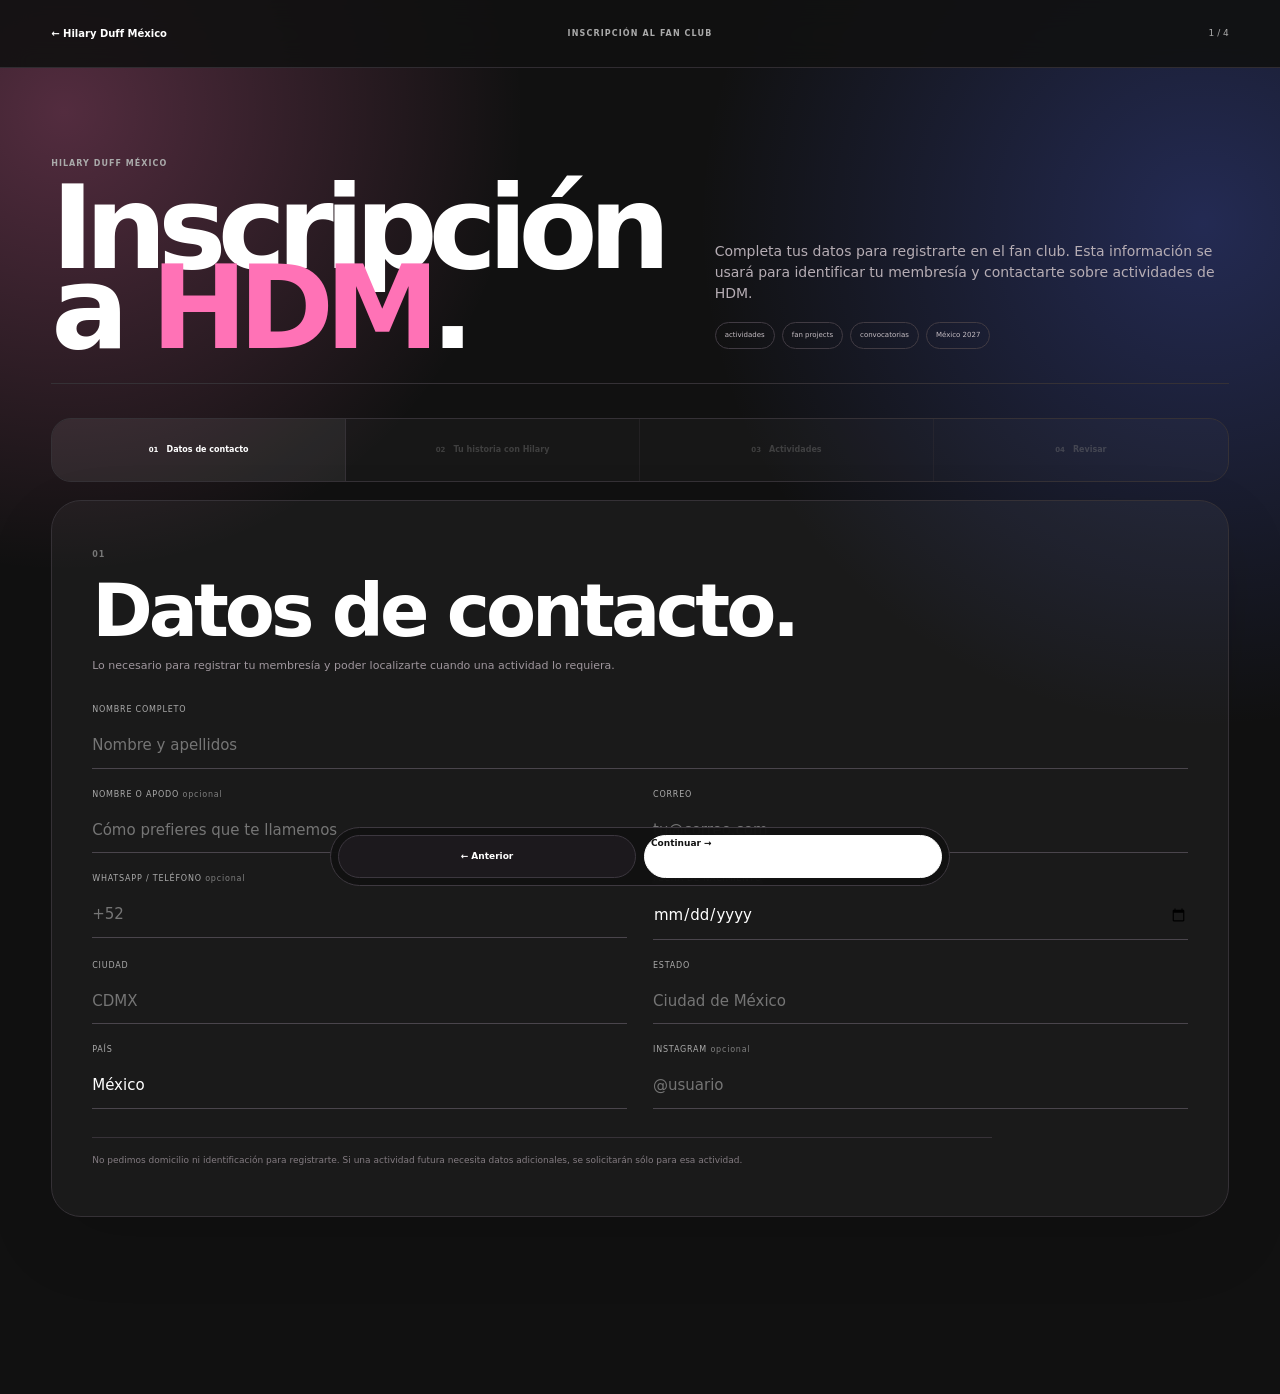
==== commit 20318ec9: "Simplify HDM registration language and typography" ====
--- a/unete.html
+++ b/unete.html
@@ -36,7 +36,7 @@
     <div class="join-stepper" aria-label="Progreso del registro">
       <button class="active" type="button" data-step-jump="1"><span>01</span>Datos de contacto</button>
       <button type="button" data-step-jump="2"><span>02</span>Tu historia con Hilary</button>
-      <button type="button" data-step-jump="3"><span>03</span>Participación</button>
+      <button type="button" data-step-jump="3"><span>03</span>Actividades</button>
       <button type="button" data-step-jump="4"><span>04</span>Revisar</button>
     </div>
 
--- a/styles.css
+++ b/styles.css
@@ -2,18 +2,20 @@
   --cream:#f5eee8;
   --paper:#fffaf6;
   --ink:#171417;
-  --muted:#746c71;
+  --muted:#6d666b;
   --pink:#ff72b6;
+  --rose:#ff9ac7;
   --blue:#536cff;
-  --lilac:#a990ff;
+  --lilac:#aa91ff;
   --lime:#dcff4d;
   --orange:#ff7a4f;
   --sky:#82dcff;
   --gold:#f1c96a;
-  --line:rgba(23,20,23,.16);
-  --pad:clamp(18px,4vw,62px);
-  --max:1560px;
-  --font:"Inter Tight",system-ui,-apple-system,BlinkMacSystemFont,"Segoe UI",sans-serif;
+  --brown:#9b725e;
+  --line:rgba(23,20,23,.14);
+  --pad:clamp(18px,4vw,64px);
+  --max:1680px;
+  --font:"Manrope",system-ui,-apple-system,BlinkMacSystemFont,"Segoe UI",sans-serif;
 }
 *{box-sizing:border-box}
 html{scroll-behavior:smooth;scroll-padding-top:78px}
@@ -25,196 +27,125 @@
 img{display:block;max-width:100%}
 ::selection{background:var(--pink);color:#111}
 :focus-visible{outline:3px solid var(--lime);outline-offset:3px}
-.skip-link{position:fixed;left:12px;top:-60px;z-index:9999;background:#fff;padding:10px 14px;border-radius:999px}
-.skip-link:focus{top:12px}
-.sr-only{position:absolute!important;width:1px;height:1px;padding:0;margin:-1px;overflow:hidden;clip:rect(0 0 0 0);white-space:nowrap;border:0}
-.eyebrow{font-size:9px;letter-spacing:.12em;font-weight:800}
-section[id]{scroll-margin-top:78px}
+.skip{position:fixed;left:12px;top:-60px;z-index:9999;background:#fff;padding:10px 14px;border-radius:999px}.skip:focus{top:12px}
+.sr-only{position:absolute!important;width:1px;height:1px;padding:0;margin:-1px;overflow:hidden;clip:rect(0,0,0,0);white-space:nowrap;border:0}
+.site-header,.hero,.section,.footer{padding-left:max(var(--pad),calc((100vw - var(--max))/2));padding-right:max(var(--pad),calc((100vw - var(--max))/2))}
 
-.site-header{height:70px;position:sticky;top:0;z-index:500;display:grid;grid-template-columns:1fr auto 1fr;align-items:center;padding:0 max(var(--pad),calc((100vw - var(--max))/2));background:rgba(245,238,232,.96);border-bottom:1px solid var(--line)}
-.brand{display:flex;align-items:center;gap:10px;width:max-content;font-size:11px;font-weight:800}
-.brand-badge{width:38px;height:38px;border-radius:50%;display:grid;place-items:center;background:linear-gradient(145deg,var(--pink),var(--blue) 64%,var(--lime));color:#fff;font-size:9px;box-shadow:0 8px 20px rgba(83,108,255,.18)}
-.desktop-nav{display:flex;gap:24px;font-size:11px;font-weight:700}
-.desktop-nav a{position:relative}
-.desktop-nav a:after{content:"";position:absolute;left:0;right:100%;bottom:-7px;height:2px;background:currentColor;transition:right .2s}
-.desktop-nav a:hover:after{right:0}
-.header-search{justify-self:end;border:1px solid var(--line);background:#fff;border-radius:999px;min-height:38px;padding:0 13px;font-size:9px;font-weight:800}
-.header-search kbd{border:0;background:#111;color:#fff;border-radius:5px;padding:3px 6px;margin-left:5px;font:inherit;font-size:8px}
+/* header */
+.site-header{height:68px;position:sticky;top:0;z-index:500;display:grid;grid-template-columns:1fr auto 1fr;align-items:center;background:rgba(245,238,232,.88);backdrop-filter:blur(16px) saturate(1.12);border-bottom:1px solid var(--line)}
+.hdm-mark{display:flex;align-items:center;gap:10px;width:max-content}.mark-core{width:38px;height:38px;border-radius:50%;display:grid;place-items:center;background:linear-gradient(145deg,var(--pink),var(--blue) 62%,var(--lime));color:#fff;font-weight:800;font-size:9px;box-shadow:0 10px 28px rgba(83,108,255,.18),inset 0 1px 0 rgba(255,255,255,.6)}.mark-text{font-size:11px;font-weight:800}
+.desktop-nav{display:flex;gap:28px;font-size:11px;font-weight:700}.desktop-nav a{position:relative}.desktop-nav a:after{content:"";position:absolute;left:0;right:100%;bottom:-6px;height:2px;background:currentColor;transition:right .2s}.desktop-nav a:hover:after{right:0}
+.header-tools{justify-self:end;display:flex;gap:7px}.icon-btn,.search-btn{height:38px;border:1px solid var(--line);background:rgba(255,255,255,.52);border-radius:999px;padding:0 13px;font-size:9px;font-weight:800}.icon-btn{width:38px;padding:0}.search-btn span{background:#111;color:#fff;border-radius:5px;padding:3px 6px;margin-left:6px}
 
-.button{display:inline-flex;align-items:center;justify-content:center;min-height:43px;padding:0 15px;border-radius:999px;border:1px solid currentColor;background:transparent;font-size:10px;font-weight:800;transition:transform .16s,background .16s,box-shadow .16s}
-.button:hover{transform:translateY(-2px)}
-.button:active{transform:translateY(0) scale(.985)}
-.button-dark{background:#111;color:#fff;border-color:#111}
-.button-ghost{background:rgba(255,255,255,.58)}
-.button-light{background:#fff;color:#111;border-color:#fff}
-.button-outline-light{color:inherit}
-.button-pink{background:var(--pink);color:#111;border-color:var(--pink)}
-
-.hero{min-height:calc(100svh - 70px);position:relative;display:grid;grid-template-columns:.9fr 1.1fr;gap:clamp(28px,5vw,80px);align-items:center;padding:44px max(var(--pad),calc((100vw - var(--max))/2)) 56px;background:
-radial-gradient(circle at 10% 12%,rgba(255,114,182,.3),transparent 27%),
-radial-gradient(circle at 92% 12%,rgba(83,108,255,.22),transparent 25%),
-radial-gradient(circle at 79% 85%,rgba(220,255,77,.2),transparent 25%),
-var(--cream);overflow:hidden;isolation:isolate}
-#hero-webgl{position:absolute;inset:0;width:100%;height:100%;z-index:-1;pointer-events:none}
-.hero-copy{position:relative;z-index:2;max-width:620px}
-.hero h1{font-size:clamp(70px,9vw,145px);line-height:.68;letter-spacing:-.085em;margin:18px 0 0;font-weight:850}
-.hero h1 em{display:block;font-style:normal;color:var(--pink);font-size:.58em;letter-spacing:-.055em;margin-top:14px}
-.hero-copy>p{font-size:clamp(16px,1.4vw,20px);max-width:560px;margin:34px 0 0}
-.hero-actions{display:flex;gap:8px;flex-wrap:wrap;margin-top:28px}
-.hero-current{margin-top:38px;border-left:2px solid #111;padding-left:15px;display:grid;gap:3px}
-.hero-current>span{font-size:8px;letter-spacing:.12em;font-weight:800}
-.hero-current strong{font-size:22px}
-.hero-current small{font-size:11px;color:var(--muted)}
-.hero-visual{height:min(72vh,720px);position:relative;perspective:1100px}
-.hero-photo{position:absolute;inset:4% 8% 6% 6%;margin:0;border-radius:42% 58% 47% 53% / 57% 42% 58% 43%;overflow:hidden;background:#cabaae;box-shadow:0 30px 90px rgba(66,39,55,.22);transform:rotate(1deg)}
-.hero-photo img{width:100%;height:100%;object-fit:cover}
-.hero-token{position:absolute;z-index:3;display:flex;flex-direction:column;justify-content:center;border:1px solid rgba(17,17,17,.5);box-shadow:0 16px 38px rgba(50,30,42,.15);transition:transform .18s,box-shadow .18s}
-.hero-token:hover{transform:translateY(-5px) scale(1.02);box-shadow:0 24px 52px rgba(50,30,42,.2)}
-.hero-token span{font-size:7px;letter-spacing:.1em;font-weight:800}.hero-token b{font-size:18px;line-height:1;margin-top:4px}
-.token-lizzie{left:0;bottom:12%;width:145px;height:90px;background:rgba(169,144,255,.96);border-radius:20px;padding:14px;transform:rotate(-5deg)}
-.token-dignity{right:1%;bottom:8%;width:125px;height:78px;background:#2a2330;color:#fff;border-color:rgba(255,255,255,.3);border-radius:18px;padding:14px;transform:rotate(4deg)}
-.token-mexico{right:0;top:5%;width:98px;height:98px;border-radius:50%;background:var(--lime);align-items:center;text-align:center}.token-mexico b{font-size:30px}
-.hero-credit{position:absolute;left:10%;bottom:3%;font-size:6px;letter-spacing:.08em;color:#6c6267}
-.hero-strip{position:absolute;left:0;right:0;bottom:0;border-top:1px solid var(--line);overflow:hidden;background:rgba(255,255,255,.2)}
-.hero-strip>div{display:flex;gap:25px;width:max-content;padding:11px 0;animation:marquee 40s linear infinite}
-.hero-strip span{font-size:10px;font-weight:900;white-space:nowrap}.hero-strip i{font-style:normal;color:var(--pink)}
+/* hero */
+.hero{min-height:calc(100svh - 68px);position:relative;display:grid;grid-template-columns:.85fr 1.15fr;gap:clamp(24px,5vw,80px);align-items:center;padding-top:40px;padding-bottom:58px;overflow:hidden;isolation:isolate;background:
+radial-gradient(circle at 8% 12%,rgba(255,114,182,.3),transparent 28%),
+radial-gradient(circle at 92% 10%,rgba(83,108,255,.22),transparent 28%),
+radial-gradient(circle at 72% 86%,rgba(220,255,77,.2),transparent 24%),var(--cream)}
+#hero-webgl{position:absolute;inset:0;width:100%;height:100%;z-index:-3;pointer-events:none;opacity:.85}
+.hero-light{position:absolute;border-radius:50%;filter:blur(50px);opacity:.18;z-index:-2;pointer-events:none}.l1{width:34vw;height:34vw;background:var(--pink);left:-16vw;top:18%}.l2{width:28vw;height:28vw;background:var(--blue);right:-13vw;top:4%}
+.hero-grain{position:absolute;inset:0;z-index:-1;pointer-events:none;opacity:.055;background-image:radial-gradient(#111 .6px,transparent .7px);background-size:9px 9px}
+.hero-copy{max-width:630px}.hero-kicker,.section-kicker,.section-index,.surface-label{font-size:8px;letter-spacing:.13em;font-weight:800;text-transform:uppercase}
+.hero h1{font-size:clamp(72px,8.5vw,142px);line-height:.69;letter-spacing:-.082em;margin:22px 0 0;font-weight:800}.hero h1 span{display:block}.hero h1 em{display:block;font-style:normal;color:var(--pink);font-size:.58em;letter-spacing:-.045em;margin-top:14px}
+.hero-intro{font-size:clamp(15px,1.35vw,19px);max-width:570px;margin:34px 0 26px}
+.hero-now{border-left:2px solid var(--ink);padding-left:15px;display:grid;gap:3px;margin:0 0 28px}.hero-now>span{font-size:7px;letter-spacing:.12em;font-weight:800}.hero-now strong{font-size:21px}.hero-now p{margin:0;font-size:11px;color:var(--muted)}
+.hero-ctas{display:flex;gap:8px;flex-wrap:wrap}.cta{display:inline-flex;align-items:center;justify-content:center;min-height:43px;padding:0 15px;border:1px solid currentColor;border-radius:999px;background:transparent;font-size:10px;font-weight:800;transition:transform .18s,background .18s,box-shadow .18s}.cta:hover{transform:translateY(-2px)}.cta-solid{background:#111;color:#fff;border-color:#111}.cta-ghost{background:rgba(255,255,255,.52);backdrop-filter:blur(8px)}.cta-light{background:#fff;color:#111;border-color:#fff}.cta-outline{color:inherit}.cta-pink{background:var(--pink);color:#111;border-color:var(--pink)}.cta-dark{background:#242126;color:#fff;border-color:#3d3940}
+.hero-photo-wrap{height:min(73vh,760px);position:relative;perspective:1000px}
+.hero-photo{position:absolute;inset:4% 8% 6% 7%;margin:0;border-radius:42% 58% 45% 55%/55% 40% 60% 45%;overflow:hidden;background:#cbbcaf;box-shadow:0 42px 110px rgba(67,38,58,.22);transform:translateY(calc(var(--hero-scroll,0)*-10px)) scale(calc(1 + var(--hero-scroll,0)*.012));transition:transform .12s linear}.hero-photo img{width:100%;height:100%;object-fit:cover;transform:scale(1.035)}
+.hero-caption{position:absolute;left:10%;bottom:3%;font-size:6px;letter-spacing:.1em;color:#6b6268}
+.floating-chip{position:absolute;z-index:3;display:flex;flex-direction:column;justify-content:center;border:1px solid rgba(23,20,23,.55);box-shadow:0 18px 44px rgba(40,25,35,.16),inset 0 1px 0 rgba(255,255,255,.55);transition:transform .18s}.floating-chip:hover{transform:translateY(-4px)}.floating-chip span{font-size:7px;letter-spacing:.1em}.floating-chip b{font-size:17px;line-height:.95;margin-top:4px}.chip-lizzie{width:148px;height:90px;left:0;bottom:12%;background:rgba(170,145,255,.9);border-radius:22px;padding:14px;transform:rotate(-5deg)}.chip-mx{width:100px;height:100px;border-radius:50%;right:0;top:5%;background:rgba(220,255,77,.9);padding:14px;text-align:center;align-items:center}.chip-mx b{font-size:30px}.chip-dignity{width:126px;height:80px;right:1%;bottom:8%;background:rgba(34,27,41,.92);color:#fff;border-color:rgba(255,255,255,.45);border-radius:18px;padding:14px;transform:rotate(4deg)}
+.hero-marquee{position:absolute;left:0;right:0;bottom:0;border-top:1px solid var(--line);background:rgba(255,255,255,.22);overflow:hidden}.hero-marquee>div{display:flex;gap:24px;width:max-content;padding:11px 0;animation:marquee 32s linear infinite}.hero-marquee span{font-size:10px;font-weight:800;white-space:nowrap}.hero-marquee i{font-style:normal;color:var(--pink)}
 @keyframes marquee{to{transform:translateX(-50%)}}
 
-.section{padding:clamp(90px,10vw,150px) max(var(--pad),calc((100vw - var(--max))/2))}
-.section-head{display:grid;grid-template-columns:1fr minmax(260px,430px);gap:50px;align-items:end;margin-bottom:52px}
-.section-head h2{font-size:clamp(58px,7.7vw,115px);line-height:.76;letter-spacing:-.075em;margin:12px 0 0}
-.section-head>p{margin:0;color:var(--muted);font-size:13px}
-.section-head.light{color:#fff}.section-head.light>p{color:#aaa}
+/* sections */
+.section{padding-top:clamp(96px,10vw,150px);padding-bottom:clamp(96px,10vw,150px);position:relative}
+.section-heading{display:grid;grid-template-columns:52px 1fr minmax(270px,420px);gap:24px;align-items:end;margin-bottom:52px}.section-index{color:#80777d;padding-bottom:7px}.section-heading h2{font-size:clamp(56px,7.4vw,112px);line-height:.78;letter-spacing:-.072em;margin:0}.section-intro{font-size:13px;color:var(--muted);margin:0}.section-heading-dark{color:#fff}.section-heading-dark .section-index,.section-heading-dark .section-intro{color:#aaa}
+.hilary-subnav{display:flex;gap:7px;flex-wrap:wrap;margin:-22px 0 28px}.hilary-subnav a{border:1px solid var(--line);border-radius:999px;padding:8px 11px;font-size:8px;font-weight:800;background:rgba(255,255,255,.45)}.hilary-subnav a:hover,.hilary-subnav a.active{background:#111;color:#fff;border-color:#111}
 
-.now{background:var(--paper)}
-.news-layout{display:grid;grid-template-columns:1.1fr .72fr .72fr;grid-template-rows:1fr 1fr;gap:12px}
-.card{border:1px solid var(--line);border-radius:28px;overflow:hidden;transition:transform .18s,box-shadow .18s;box-shadow:0 14px 38px rgba(50,30,42,.05)}
-.card:hover{transform:translateY(-4px);box-shadow:0 22px 55px rgba(50,30,42,.1)}
-.news-main{grid-row:1/3;min-height:600px;background:linear-gradient(145deg,#6f5142,#2e2526 64%,#1b181a);color:#fff;padding:26px;display:flex;flex-direction:column}
-.news-main>span,.news-card>span,.spotify-card>span{font-size:8px;letter-spacing:.11em;font-weight:800}
-.news-main h3{font-size:clamp(52px,5.4vw,86px);line-height:.82;letter-spacing:-.06em;margin:auto 0 18px}
-.news-main p{max-width:470px;color:#ddd0d4;font-size:13px}
-.news-main b,.news-card b{font-size:9px;border-top:1px solid currentColor;padding-top:11px;margin-top:18px}
-.news-card{min-height:290px;padding:22px;display:flex;flex-direction:column;color:#111}
-.news-card h3{font-size:31px;line-height:.91;letter-spacing:-.045em;margin:auto 0 14px}
-.pink{background:#ff8dc3}.lilac{background:#a990ff}.lime{background:#dcff4d}
-.spotify-card{grid-column:2/4;min-height:300px;background:#d9ff74;padding:20px;display:flex;flex-direction:column}
-.spotify-copy{margin:auto 0 20px}.spotify-copy small{font-size:8px}.spotify-copy h3{font-size:34px;line-height:.92;margin:7px 0}.spotify-copy p{font-size:11px;max-width:470px}
-.spotify-actions{display:flex;gap:8px;flex-wrap:wrap}
-.spotify-embed{margin-top:18px}.spotify-embed iframe{display:block;width:100%;height:352px;border:0;border-radius:16px}
-.news-links{margin-top:56px;border-top:1px solid var(--line);border-bottom:1px solid var(--line);padding:16px 0;display:grid;grid-template-columns:80px repeat(3,1fr);gap:18px;align-items:center}
-.news-links>span{font-size:8px;letter-spacing:.12em;font-weight:800}.news-links a{font-size:10px}
+/* news */
+.now{background:var(--paper)}.news-grid{display:grid;grid-template-columns:1.15fr .85fr .85fr;grid-template-rows:1fr 1fr;gap:12px}
+.surface{border:1px solid var(--line);border-radius:28px;overflow:hidden;box-shadow:0 16px 48px rgba(42,28,37,.07);transition:transform .18s,box-shadow .18s}.surface:hover{transform:translateY(-4px);box-shadow:0 24px 66px rgba(42,28,37,.11)}
+.news-lead{grid-row:1/3;min-height:610px;background:linear-gradient(145deg,#705043,#312627 62%,#1d191b);color:#fff;padding:26px;display:flex;flex-direction:column;position:relative}.lead-orb{position:absolute;width:330px;height:330px;border-radius:50%;right:-90px;top:-90px;background:radial-gradient(circle,rgba(255,114,182,.7),transparent 68%)}.news-lead:after{content:"32";position:absolute;right:-20px;bottom:-75px;font-size:290px;font-weight:800;line-height:1;color:rgba(255,255,255,.05);letter-spacing:-.1em}.news-lead>span,.news-note>span{font-size:8px;letter-spacing:.1em;font-weight:800;position:relative;z-index:1}.news-lead h3{font-size:clamp(50px,5vw,82px);line-height:.84;letter-spacing:-.06em;margin:auto 0 18px;position:relative;z-index:1}.news-lead p{font-size:13px;color:#ded2d6;max-width:470px;position:relative;z-index:1}.news-lead b,.news-note b{font-size:9px;border-top:1px solid currentColor;padding-top:10px;margin-top:18px;position:relative;z-index:1}
+.news-note{min-height:295px;padding:22px;display:flex;flex-direction:column}.news-note h3{font-size:31px;line-height:.92;letter-spacing:-.045em;margin:auto 0 14px}.note-vogue{background:#ff8cc3}.note-lizzie{background:#aa91ff}.note-mx{background:#dcff4d}
+.spotify-surface{grid-column:2/4;min-height:295px;background:linear-gradient(145deg,#d8ff71,#c7f75a);padding:20px}.spotify-lite{height:100%;display:grid;grid-template-columns:auto 1fr auto;gap:16px;align-items:center}.spotify-dot{font-size:50px}.spotify-lite small{font-size:8px;letter-spacing:.1em}.spotify-lite h3{font-size:34px;line-height:.9;letter-spacing:-.04em;margin:7px 0}.spotify-lite p{margin:0;font-size:10px}.spotify-lite a{border:1px solid #111;border-radius:999px;padding:10px 12px;font-size:9px;font-weight:800}
+.news-ticker{margin-top:58px;border-top:1px solid var(--line);border-bottom:1px solid var(--line);padding:16px 0;display:grid;grid-template-columns:85px 1fr;gap:18px}.news-ticker>span{font-size:8px;letter-spacing:.12em;font-weight:800}.news-ticker>div{display:flex;gap:24px;overflow-x:auto;scrollbar-width:none}.news-ticker>div::-webkit-scrollbar{display:none}.news-ticker a{font-size:11px;white-space:nowrap}
 
-.music{background:#151316;color:#fff}
-.music-panel{--album:#78adff;min-height:680px;border-radius:34px;padding:clamp(22px,4vw,50px);display:grid;grid-template-columns:.8fr 1fr .56fr;gap:40px;align-items:center;background:linear-gradient(145deg,var(--album),color-mix(in srgb,var(--album) 70%,#161317));color:#111;box-shadow:0 28px 70px rgba(0,0,0,.16)}
-.music-panel[data-theme="santa"]{--album:#dff4f2}.music-panel[data-theme="meta"]{--album:#78adff}.music-panel[data-theme="self"]{--album:#e6e6e6}.music-panel[data-theme="dignity"]{--album:#8262b1;color:#fff}.music-panel[data-theme="bibo"]{--album:#aa96f2}.music-panel[data-theme="luck"]{--album:#9b725e;color:#fff}
-.music-object{height:500px;position:relative;display:grid;place-items:center;perspective:900px}
-.disc{position:absolute;right:4%;width:min(28vw,350px);aspect-ratio:1;border-radius:50%;background:conic-gradient(from 10deg,#ff85c0,#88d8ff,#e0ff75,#ad9cff,#ff85c0);box-shadow:0 28px 65px rgba(0,0,0,.24);transform:rotateY(-12deg)}
-.disc:after{content:"";position:absolute;inset:38%;border-radius:50%;background:var(--album);border:10px solid rgba(255,255,255,.9)}
-.case{position:relative;z-index:2;width:min(26vw,325px);aspect-ratio:1;display:grid;place-items:center;background:linear-gradient(145deg,rgba(255,255,255,.55),rgba(255,255,255,.12));border:1px solid rgba(255,255,255,.7);box-shadow:0 24px 60px rgba(0,0,0,.17);transform:translateX(-12%) rotateY(8deg) rotate(-3deg)}
-.case span{font-size:clamp(100px,11vw,160px);font-weight:850;line-height:.7}
-.album-info>span{font-size:9px;letter-spacing:.12em;font-weight:800}.album-info h3{font-size:clamp(54px,6vw,92px);line-height:.8;letter-spacing:-.065em;margin:14px 0 20px}.album-info>p{font-size:13px;max-width:560px}
-.track-list{display:flex;gap:7px;flex-wrap:wrap;margin-top:22px}.track-list button{border:1px solid currentColor;background:transparent;border-radius:999px;padding:8px 10px;font-size:8px}
-.album-actions{display:flex;gap:8px;flex-wrap:wrap;margin-top:22px}
-.song-result{margin-top:26px;border-top:1px solid currentColor;padding-top:13px;display:grid;grid-template-columns:1fr auto;gap:3px 20px;align-items:end}.song-result>span{grid-column:1/-1;font-size:7px;letter-spacing:.12em}.song-result strong{font-size:22px}.song-result small{grid-column:1;font-size:9px;opacity:.7}.song-result a{grid-column:2;grid-row:2/4;font-size:8px;font-weight:800;border-bottom:1px solid currentColor;padding-bottom:2px}
-.album-nav{align-self:stretch;border-left:1px solid rgba(0,0,0,.18);padding-left:16px;display:flex;flex-direction:column;justify-content:center}.music-panel[data-theme="dignity"] .album-nav,.music-panel[data-theme="luck"] .album-nav{border-color:rgba(255,255,255,.25)}
-.album-nav button{border:0;border-bottom:1px solid currentColor;background:transparent;padding:13px 0;text-align:left;display:grid;gap:3px;opacity:.55}.album-nav button.active,.album-nav button:hover{opacity:1}.album-nav span{font-size:7px}.album-nav b{font-size:10px}
+/* Hilary */
+.universe{background:#eee5dd}.character-experience{display:grid;grid-template-columns:.96fr 1.04fr;gap:clamp(26px,5vw,70px);align-items:start}.character-stage{--char:#aa91ff;position:sticky;top:94px;min-height:610px;border-radius:32px;background:radial-gradient(circle at 82% 12%,rgba(255,255,255,.52),transparent 25%),var(--char);border:1px solid rgba(23,20,23,.2);padding:30px;overflow:hidden;box-shadow:0 28px 78px rgba(50,32,44,.1)}.character-stage[data-theme="kelly"],.character-inline[data-theme="kelly"]{--char:#dcff4d}.character-stage[data-theme="natalie"],.character-inline[data-theme="natalie"]{--char:#82dcff}.character-stage[data-theme="isabella"],.character-inline[data-theme="isabella"]{--char:#ff7a4f}.character-stage[data-theme="lorraine"],.character-inline[data-theme="lorraine"]{--char:#f1c96a}.character-stage[data-theme="sam"],.character-inline[data-theme="sam"]{--char:#ff8dc3}.character-stage[data-theme="terri"],.character-inline[data-theme="terri"]{--char:#9bdcff}.character-stage[data-theme="holly"],.character-inline[data-theme="holly"]{--char:#ffd775}.character-stage[data-theme="tanzie"],.character-inline[data-theme="tanzie"]{--char:#ff9ccc}.character-stage[data-theme="yonica"],.character-inline[data-theme="yonica"]{--char:#2a2330;color:#fff}.character-stage[data-theme="olivia"],.character-inline[data-theme="olivia"]{--char:#c7b7ff}.character-stage[data-theme="lane"],.character-inline[data-theme="lane"]{--char:#99d1ff}.character-stage[data-theme="kelsey"],.character-inline[data-theme="kelsey"]{--char:#f4ca67}.character-stage[data-theme="sophie"],.character-inline[data-theme="sophie"]{--char:#ff927c}
+.character-stage-glow{position:absolute;width:430px;height:430px;border-radius:50%;right:-160px;top:-160px;background:radial-gradient(circle,rgba(255,255,255,.58),transparent 68%)}.character-year{font-size:clamp(115px,14vw,205px);line-height:.68;letter-spacing:-.09em;font-weight:800;opacity:.13}.character-stage-copy{position:absolute;left:30px;right:30px;bottom:30px;z-index:1}.character-stage-copy>span,.inline-type{font-size:8px;letter-spacing:.1em;font-weight:800}.character-stage-copy h3,.character-inline h3{font-size:clamp(48px,5vw,78px);line-height:.84;letter-spacing:-.055em;margin:13px 0 18px}.character-stage-copy p,.character-inline p{font-size:13px;max-width:560px}.character-tags{display:flex;gap:7px;flex-wrap:wrap;margin:18px 0}.character-tags span{border:1px solid currentColor;border-radius:999px;padding:6px 9px;font-size:8px}.character-stage-copy a,.character-inline a{font-size:9px;font-weight:800;border-bottom:1px solid currentColor}.character-stamp{position:absolute;right:22px;bottom:18px;font-size:74px;font-weight:800;line-height:.7;opacity:.16}
+.character-list{border-top:1px solid rgba(23,20,23,.16)}.character-row{width:100%;min-height:104px;border:0;border-bottom:1px solid rgba(23,20,23,.16);background:transparent;display:grid;grid-template-columns:76px 1fr auto;gap:18px;align-items:center;text-align:left;padding:0 4px;transition:background .16s,padding .16s}.character-row:hover,.character-row.active{background:rgba(255,255,255,.55);padding-left:14px}.character-row span{font-size:8px;font-weight:800}.character-row strong{font-size:22px;letter-spacing:-.03em}.character-row em{font-style:normal;font-size:10px;color:#70696e}.character-row.special strong:after{content:" ✦";color:var(--pink)}
+.character-inline{display:none}
 
-.screen{background:#efe6dd}
-.screen-layout{display:grid;grid-template-columns:.95fr 1.05fr;gap:46px;align-items:start}
-.character-detail{--char:#a990ff;min-height:590px;border-radius:32px;background:var(--char);padding:28px;position:sticky;top:96px;overflow:hidden;display:flex;align-items:flex-end;box-shadow:0 24px 60px rgba(55,35,45,.1)}
-.character-detail[data-theme="kelly"]{--char:#dcff4d}.character-detail[data-theme="natalie"]{--char:#82dcff}.character-detail[data-theme="isabella"]{--char:#ff7a4f}.character-detail[data-theme="lorraine"]{--char:#f1c96a}.character-detail[data-theme="sam"]{--char:#ff8dc3}.character-detail[data-theme="terri"]{--char:#9bdcff}.character-detail[data-theme="holly"]{--char:#ffd775}.character-detail[data-theme="tanzie"]{--char:#ff9ccc}.character-detail[data-theme="yonica"]{--char:#2a2330;color:#fff}.character-detail[data-theme="olivia"]{--char:#c7b7ff}.character-detail[data-theme="lane"]{--char:#99d1ff}.character-detail[data-theme="kelsey"]{--char:#f4ca67}.character-detail[data-theme="sophie"]{--char:#ff927c}
-.character-detail small{font-size:8px;letter-spacing:.1em;font-weight:800}.character-year{display:block;font-size:clamp(92px,11vw,170px);line-height:.68;letter-spacing:-.08em;font-weight:850;opacity:.15;margin-bottom:32px}.character-detail h3{font-size:clamp(50px,5vw,78px);line-height:.82;letter-spacing:-.06em;margin:13px 0 18px}.character-detail p{font-size:13px;max-width:560px}.character-tags{display:flex;gap:7px;flex-wrap:wrap;margin:20px 0}.character-tags span{border:1px solid currentColor;border-radius:999px;padding:6px 9px;font-size:8px}.character-detail a{font-size:9px;font-weight:800;border-bottom:1px solid currentColor}.character-mark{position:absolute;right:22px;top:22px;font-size:70px;line-height:.7;opacity:.18}
-.character-grid{display:grid;grid-template-columns:1fr 1fr;border-top:1px solid rgba(23,20,23,.16);border-left:1px solid rgba(23,20,23,.16)}
-.character-grid button{min-height:96px;border:0;border-right:1px solid rgba(23,20,23,.16);border-bottom:1px solid rgba(23,20,23,.16);background:rgba(255,255,255,.18);padding:13px;text-align:left;display:grid;align-content:end;gap:4px;transition:background .16s,transform .16s}.character-grid button:hover,.character-grid button.active{background:#fff;transform:translateY(-2px)}.character-grid span{font-size:7px}.character-grid b{font-size:16px;line-height:1}.character-grid .special b:after{content:" ✦";color:var(--pink)}
+/* music */
+.music{background:#151316;color:#fff}.music-light{position:absolute;inset:0;background:radial-gradient(circle at 10% 15%,rgba(255,114,182,.14),transparent 25%),radial-gradient(circle at 86% 12%,rgba(83,108,255,.15),transparent 26%);pointer-events:none}.music-world{--album:#78adff;min-height:690px;border-radius:34px;background:radial-gradient(circle at 18% 15%,rgba(255,255,255,.44),transparent 24%),linear-gradient(145deg,var(--album),color-mix(in srgb,var(--album) 72%,#171317));color:#111;display:grid;grid-template-columns:.82fr 1.03fr .58fr;gap:38px;align-items:center;padding:clamp(24px,4vw,50px);overflow:hidden;box-shadow:0 28px 78px rgba(0,0,0,.16)}.music-world[data-theme="santa"]{--album:#dff4f2}.music-world[data-theme="meta"]{--album:#78adff}.music-world[data-theme="self"]{--album:#e5e5e5}.music-world[data-theme="dignity"]{--album:#8363b2;color:#fff}.music-world[data-theme="bibo"]{--album:#a895f0}.music-world[data-theme="luck"]{--album:#9b725e;color:#fff}
+.music-object{height:500px;position:relative;display:grid;place-items:center;perspective:900px}.cd-disc{position:absolute;right:2%;width:min(28vw,355px);aspect-ratio:1;border-radius:50%;background:conic-gradient(from 15deg,#ff7dbd,#89d8ff,#e1ff6d,#b49bff,#ff7dbd);box-shadow:0 34px 76px rgba(0,0,0,.25);transform:rotateY(-12deg)}.cd-disc:before{content:"";position:absolute;inset:9%;border-radius:50%;background:repeating-radial-gradient(circle,rgba(255,255,255,.28) 0 1px,rgba(0,0,0,.04) 2px 3px);mix-blend-mode:overlay}.cd-disc i{position:absolute;width:22%;aspect-ratio:1;border-radius:50%;background:var(--album);border:10px solid rgba(255,255,255,.92);left:39%;top:39%}.cd-case{position:relative;z-index:2;width:min(26vw,330px);aspect-ratio:1;background:linear-gradient(145deg,rgba(255,255,255,.52),rgba(255,255,255,.09));border:1px solid rgba(255,255,255,.68);backdrop-filter:blur(8px);box-shadow:0 26px 70px rgba(0,0,0,.18);display:grid;place-items:center;transform:translateX(-12%) rotateY(9deg) rotate(-2deg)}.cd-case span{font-size:clamp(95px,11vw,165px);line-height:.65;font-weight:800}.cd-case i{position:absolute;inset:7%;border:1px solid rgba(255,255,255,.4)}
+.album-year{font-size:9px;letter-spacing:.12em;font-weight:800}.album-copy h3{font-size:clamp(52px,5.8vw,90px);line-height:.82;letter-spacing:-.06em;margin:13px 0 20px}.album-copy>p{font-size:13px;max-width:540px}.album-tracks{display:flex;gap:7px;flex-wrap:wrap;margin-top:22px}.album-tracks button{border:1px solid currentColor;background:transparent;border-radius:999px;padding:7px 10px;font-size:8px}.album-actions{display:flex;gap:8px;flex-wrap:wrap;margin-top:23px}.song-result{margin-top:26px;border-top:1px solid currentColor;padding:13px 110px 0 0;display:grid;position:relative;min-height:82px}.song-result span{font-size:7px;letter-spacing:.12em}.song-result strong{font-size:23px;margin-top:5px}.song-result small{font-size:9px;opacity:.67}.song-result a{position:absolute;right:0;bottom:2px;font-size:8px;font-weight:800;border-bottom:1px solid currentColor}.song-landed{animation:songPop .35s ease-out}@keyframes songPop{from{opacity:.35;transform:translateY(6px)}to{opacity:1;transform:none}}
+.album-nav{align-self:stretch;border-left:1px solid rgba(0,0,0,.18);padding-left:15px;display:flex;flex-direction:column;justify-content:center}.music-world[data-theme="dignity"] .album-nav,.music-world[data-theme="luck"] .album-nav{border-color:rgba(255,255,255,.24)}.album-nav button{border:0;border-bottom:1px solid currentColor;background:transparent;padding:12px 0;text-align:left;display:grid;gap:3px;opacity:.52}.album-nav button:hover,.album-nav button.active{opacity:1}.album-nav span{font-size:7px}.album-nav b{font-size:10px}
 
-.lizzie{background:linear-gradient(145deg,#aa91ff,#c2a6ff 47%,#ff9dc9);display:grid;grid-template-columns:.72fr 1.28fr;gap:42px;align-items:center;overflow:hidden}
-.lizzie-copy h2{font-size:clamp(105px,14vw,210px);line-height:.58;letter-spacing:-.09em;margin:28px 0}.lizzie-copy h2 em{font-style:normal;color:var(--lime);text-shadow:3px 3px 0 #111}.lizzie-copy p{font-size:16px;margin-bottom:24px}
-.lizzie-images{position:relative;min-height:650px}.lizzie-images figure{position:absolute;margin:0;border:3px solid #111;background:#fff;padding:8px;border-radius:24px;box-shadow:8px 10px 0 #111;overflow:hidden}.lizzie-images img{width:100%;height:100%;object-fit:cover;border-radius:15px}.lizzie-a{width:63%;height:73%;left:3%;top:2%;transform:rotate(-4deg)}.lizzie-b{width:49%;height:54%;right:2%;bottom:3%;transform:rotate(5deg)}.lizzie-tag{position:absolute;z-index:3;border:2px solid #111;border-radius:999px;padding:9px 13px;font-size:9px;font-weight:900;box-shadow:4px 4px 0 #111}.tag-gordo{right:24%;top:5%;background:var(--lime);transform:rotate(-7deg)}.tag-miranda{right:1%;top:31%;background:var(--orange);transform:rotate(6deg)}.tag-rome{left:1%;bottom:11%;background:#fff;transform:rotate(-5deg)}
+/* Lizzie */
+.lizzie{min-height:900px;background:linear-gradient(145deg,#a88fff,#c1a5ff 48%,#ff9dc9);display:grid;grid-template-columns:.72fr 1.28fr;gap:40px;align-items:center;overflow:hidden}.lizzie-light{position:absolute;border-radius:50%;filter:blur(24px);opacity:.5}.lizzie-light-a{width:36vw;height:36vw;background:var(--lime);left:-13vw;bottom:2vw}.lizzie-light-b{width:28vw;height:28vw;background:var(--sky);right:-10vw;top:0}.lizzie-copy{position:relative;z-index:2}.lizzie-copy>span{font-size:9px;letter-spacing:.12em;font-weight:800}.lizzie-copy h2{font-size:clamp(105px,14vw,215px);line-height:.58;letter-spacing:-.09em;margin:32px 0}.lizzie-copy h2 em{font-style:normal;color:var(--lime);text-shadow:3px 3px 0 #111}.lizzie-copy p{max-width:510px;font-size:16px}.lizzie-collage{position:relative;min-height:650px}.lizzie-photo{position:absolute;margin:0;border:3px solid #111;background:#fff;padding:8px;border-radius:25px;box-shadow:10px 12px 0 #111;overflow:hidden}.lizzie-photo img{width:100%;height:100%;object-fit:cover;border-radius:16px}.lp-a{width:65%;height:75%;left:2%;top:2%;transform:rotate(-3deg)}.lp-b{width:50%;height:55%;right:2%;bottom:3%;transform:rotate(4deg)}.lizzie-label{position:absolute;z-index:4;border:2px solid #111;border-radius:999px;box-shadow:5px 5px 0 #111;padding:9px 13px;font-size:10px;font-weight:800}.ll-a{right:23%;top:4%;background:var(--lime);transform:rotate(-7deg)}.ll-b{right:1%;top:30%;background:var(--orange);transform:rotate(6deg)}.ll-c{left:1%;bottom:12%;background:#fff;transform:rotate(-5deg)}.lizzie-spark{position:absolute;right:27%;bottom:16%;z-index:5;font-size:68px;color:var(--lime);text-shadow:3px 3px 0 #111}
 
-.mexico{background:#5267ff;color:#fff}
-.show-tabs{display:grid;grid-template-columns:repeat(3,1fr);gap:10px;margin-bottom:12px}.show-tabs button{min-height:175px;border:1px solid rgba(255,255,255,.34);background:rgba(255,255,255,.1);color:#fff;border-radius:24px;padding:18px;text-align:left;display:flex;flex-direction:column;transition:transform .16s,background .16s}.show-tabs button:hover{transform:translateY(-3px)}.show-tabs button.active{background:var(--lime);color:#111;border-color:var(--lime)}.show-tabs span{font-size:8px;font-weight:800}.show-tabs b{font-size:50px;line-height:.8;margin:auto 0 9px}.show-tabs small{font-size:10px}
-.show-grid{display:grid;grid-template-columns:.72fr 1.05fr .55fr;gap:12px;min-height:500px}.countdown,.show-info,.show-update{border-radius:26px;padding:22px}.countdown{background:var(--lime);color:#111;display:flex;flex-direction:column}.countdown>span,.show-info>span,.show-update>span{font-size:8px;letter-spacing:.12em;font-weight:800}.countdown strong{font-size:clamp(130px,17vw,240px);line-height:.62;letter-spacing:-.09em;margin:auto 0 0}.countdown>b{font-size:20px}.countdown small{font-size:10px}
-.show-info{background:#151316;display:flex;flex-direction:column}.show-info h3{font-size:clamp(48px,5vw,78px);line-height:.84;letter-spacing:-.055em;margin:auto 0 9px}.show-info>p{color:#aaa}.show-actions{display:flex;gap:8px;flex-wrap:wrap;margin-top:18px}.show-checks{display:grid;grid-template-columns:1fr 1fr;gap:8px;margin-top:22px}.show-checks label{border:1px solid #39353c;border-radius:13px;padding:10px;display:flex;gap:8px;align-items:center;font-size:9px}.show-checks input{accent-color:var(--lime)}
-.show-update{background:linear-gradient(145deg,var(--pink),var(--lilac));color:#111;display:flex;flex-direction:column;justify-content:flex-end}.show-update p{font-size:12px;font-weight:600}
+/* Mexico */
+.mexico{background:#5267ff;color:#fff}.show-selector{display:grid;grid-template-columns:repeat(3,1fr);gap:10px;margin-bottom:14px}.show-option{min-height:185px;border:1px solid rgba(255,255,255,.32);background:rgba(255,255,255,.1);color:#fff;border-radius:26px;padding:20px;text-align:left;display:flex;flex-direction:column;transition:transform .18s,background .18s}.show-option:hover{transform:translateY(-4px);background:rgba(255,255,255,.15)}.show-option.active{background:var(--lime);color:#111;border-color:var(--lime);box-shadow:0 20px 50px rgba(0,0,0,.14)}.show-option span{font-size:8px;font-weight:800}.show-option b{font-size:52px;line-height:.82;letter-spacing:-.06em;margin:auto 0 9px}.show-option small{font-size:10px}.my-show{display:grid;grid-template-columns:.72fr 1.05fr .55fr;gap:12px;min-height:500px}.countdown-panel,.show-panel,.show-status{border-radius:27px;padding:24px}.countdown-panel{background:var(--lime);color:#111;display:flex;flex-direction:column}.countdown-panel>span,.show-panel>span,.show-status>span{font-size:8px;letter-spacing:.12em;font-weight:800}.countdown-panel strong{font-size:clamp(130px,16vw,240px);line-height:.64;letter-spacing:-.1em;margin:auto 0 0}.countdown-panel>b{font-size:20px}.countdown-panel p{font-size:11px}.show-panel{background:#151316;display:flex;flex-direction:column}.show-panel h3{font-size:clamp(46px,4.8vw,76px);line-height:.86;letter-spacing:-.055em;margin:auto 0 10px}.show-panel>p{color:#aaa}.show-tools{display:flex;gap:8px;flex-wrap:wrap;margin-top:20px}.concert-list{display:grid;grid-template-columns:1fr 1fr;gap:8px;margin-top:22px}.concert-list label{border:1px solid #39353c;border-radius:13px;padding:10px;display:flex;gap:8px;align-items:center;font-size:9px}.concert-list input{accent-color:var(--lime)}.show-status{background:linear-gradient(145deg,var(--pink),var(--lilac));color:#111;display:flex;flex-direction:column;justify-content:flex-end}.show-status p{font-size:12px;font-weight:600}
 
-.hdm{background:#151316;color:#fff}
-.hdm-grid{display:grid;grid-template-columns:1.2fr .8fr .8fr;gap:10px}.hdm-main,.hdm-item,.hdm-link{border:1px solid #37333a;border-radius:24px;padding:20px}.hdm-main{grid-row:1/3;min-height:420px;background:linear-gradient(145deg,#29252b,#211e22);display:flex;flex-direction:column}.hdm-main>span,.hdm-item>span,.hdm-link>span{font-size:7px;letter-spacing:.11em;color:#8c848a;font-weight:800}.hdm-main h3{font-size:clamp(44px,4.4vw,70px);line-height:.86;letter-spacing:-.05em;margin:auto 0 17px}.hdm-main p,.hdm-item p{font-size:11px;color:#aaa}.hdm-item{min-height:205px;background:#201d21}.hdm-item h3{font-size:28px;line-height:.95;margin:38px 0 10px}
-.hdm-link{min-height:130px;display:flex;flex-direction:column;justify-content:space-between;background:#1e1b20;transition:background .16s,transform .16s}.hdm-link:hover{background:#29252b;transform:translateY(-3px)}.hdm-link b{font-size:14px}
+/* HDM */
+.hdm{background:#151316;color:#fff}.hdm-story{display:grid;grid-template-columns:1.05fr .95fr;gap:14px}.hdm-statement{min-height:530px;border-radius:30px;background:radial-gradient(circle at 80% 12%,rgba(255,114,182,.46),transparent 24%),#272329;padding:26px;display:flex;flex-direction:column;overflow:hidden;position:relative}.hdm-statement:after{content:"HDM";position:absolute;right:-35px;bottom:-40px;font-size:220px;line-height:.7;color:rgba(255,255,255,.045);letter-spacing:-.09em;font-weight:800}.hdm-statement>span{font-size:8px;letter-spacing:.12em;font-weight:800}.hdm-statement h3{font-size:clamp(58px,5.6vw,90px);line-height:.8;letter-spacing:-.06em;margin:auto 0 18px;position:relative;z-index:1}.hdm-statement p{max-width:500px;color:#c2bac0;position:relative;z-index:1}.hdm-timeline{border-top:1px solid #38343a}.hdm-timeline article{min-height:155px;border-bottom:1px solid #38343a;padding:20px 4px;display:grid;grid-template-columns:105px 1fr;gap:14px}.hdm-timeline article>span{font-size:7px;letter-spacing:.1em;color:#8f868d}.hdm-timeline h4{font-size:27px;line-height:.96;margin:0}.hdm-timeline p{grid-column:2;font-size:11px;color:#aaa;max-width:480px;margin:0}.hdm-actions{grid-column:1/-1;display:grid;grid-template-columns:repeat(3,1fr);gap:10px;margin-top:32px}.hdm-actions a{min-height:145px;border:1px solid #3c373f;border-radius:21px;padding:18px;display:flex;flex-direction:column;justify-content:space-between;background:rgba(255,255,255,.025);transition:transform .18s,background .18s}.hdm-actions a:hover{transform:translateY(-4px);background:#211f23}.hdm-actions span{font-size:7px;letter-spacing:.11em;color:#888}.hdm-actions b{font-size:16px}
 
-.newsletter{background:linear-gradient(135deg,#f7d7e6,#ddd6ff 48%,#e3f29d);display:grid;grid-template-columns:.9fr 1.1fr;gap:60px;align-items:center}
-.newsletter-preview{min-height:430px;display:grid;place-items:center}.mail-card{width:min(72%,520px);min-height:300px;border:2px solid #111;border-radius:24px;background:#fff;padding:20px;box-shadow:9px 10px 0 #111;transform:rotate(-4deg);display:flex;flex-direction:column}.mail-card>span{font-size:8px;font-weight:850}.mail-card>strong{font-size:clamp(34px,4vw,54px);line-height:.9;margin:auto 0}.mail-card>div{display:flex;gap:6px;flex-wrap:wrap}.mail-card i{font-style:normal;border:1px solid #111;border-radius:999px;padding:6px 8px;font-size:6px;font-weight:850}
-.newsletter-copy h2{font-size:clamp(58px,7vw,105px);line-height:.78;letter-spacing:-.065em;margin:14px 0 22px}.newsletter-copy>p{font-size:14px;max-width:590px}.newsletter form{display:grid;grid-template-columns:1fr auto;border-bottom:2px solid #111;margin-top:26px;max-width:650px}.newsletter input{border:0;background:transparent;outline:0;padding:13px 0;font-size:18px}.newsletter button{border:0;background:#111;color:#fff;border-radius:999px;padding:0 16px;margin:4px 0;font-size:9px;font-weight:850}.newsletter small{display:block;font-size:8px;margin-top:10px}
+/* newsletter */
+.newsletter{background:linear-gradient(135deg,#f8d4e6,#ddd4ff 48%,#e4f59b);display:grid;grid-template-columns:.9fr 1.1fr;gap:64px;align-items:center}.newsletter-orbit{min-height:500px;position:relative;display:grid;place-items:center}.newsletter-orbit>i{position:absolute;border-radius:50%;border:1px solid rgba(23,20,23,.22)}.newsletter-orbit>i:nth-child(1){width:74%;aspect-ratio:1}.newsletter-orbit>i:nth-child(2){width:54%;aspect-ratio:1;border-style:dashed}.newsletter-orbit>i:nth-child(3){width:34%;aspect-ratio:1}.newsletter-mail{width:65%;min-height:290px;border:2px solid #111;border-radius:23px;background:radial-gradient(circle at 90% 8%,rgba(170,145,255,.26),transparent 28%),#fff;box-shadow:10px 12px 0 #111;padding:20px;transform:rotate(-4deg);display:flex;flex-direction:column;gap:20px}.mail-preview-top{display:flex;justify-content:space-between;align-items:center}.mail-preview-top span{font-size:7px;letter-spacing:.12em;font-weight:800}.mail-preview-top b{font-size:12px}.mail-preview-subject{font-size:clamp(27px,3vw,43px);line-height:.92;letter-spacing:-.045em;margin:auto 0;font-weight:800}.mail-preview-tags{display:flex;flex-wrap:wrap;gap:6px}.mail-preview-tags span{border:1px solid #111;border-radius:999px;padding:6px 8px;font-size:6px;font-weight:800}.newsletter-copy>span{font-size:9px;letter-spacing:.12em;font-weight:800}.newsletter-copy h2{font-size:clamp(56px,6.8vw,104px);line-height:.8;letter-spacing:-.065em;margin:16px 0 22px}.newsletter-copy>p{font-size:14px;max-width:590px}.newsletter form{display:grid;grid-template-columns:1fr auto;border-bottom:2px solid #111;margin-top:26px;max-width:640px}.newsletter input{border:0;background:transparent;outline:0;padding:14px 0;font-size:17px}.newsletter button{border:0;background:#111;color:#fff;border-radius:999px;padding:0 16px;margin:4px 0;font-size:9px;font-weight:800}.newsletter-promise{display:flex;flex-wrap:wrap;gap:7px;margin-top:14px}.newsletter-promise span{border:1px solid rgba(17,17,17,.2);border-radius:999px;padding:6px 9px;font-size:7px;font-weight:800}.newsletter small{display:block;font-size:8px;margin-top:9px}
 
+/* mobile nav */
 .mobile-nav{display:none}
-.more-sheet,.search-dialog{border:0;padding:0;background:var(--paper);color:#111;box-shadow:0 28px 90px rgba(0,0,0,.28)}
-.more-sheet::backdrop,.search-dialog::backdrop{background:rgba(20,15,21,.48)}
-.more-sheet{width:min(520px,calc(100vw - 18px));margin:auto auto 9px;border-radius:26px}.sheet-head{height:62px;display:flex;align-items:center;justify-content:space-between;padding:0 18px;border-bottom:1px solid var(--line)}.sheet-head strong{font-size:13px}.sheet-head button{border:0;background:none;font-size:25px}.more-sheet nav{display:grid;padding:8px}.more-sheet nav a,.more-sheet nav button{min-height:54px;border:0;border-bottom:1px solid var(--line);background:transparent;display:flex;justify-content:space-between;align-items:center;padding:0 10px;text-align:left;font-size:12px}.more-sheet nav a:last-child,.more-sheet nav button:last-child{border-bottom:0}.more-sheet nav b{font-size:12px}
-.search-dialog{width:min(720px,calc(100vw - 20px));border-radius:24px}.search-row{height:68px;display:grid;grid-template-columns:auto 1fr auto;gap:11px;align-items:center;padding:0 15px;border-bottom:1px solid var(--line)}.search-row input{border:0;background:transparent;outline:0;font-size:16px;width:100%}.search-row button{border:0;background:#111;color:#fff;border-radius:999px;padding:8px 11px;font-size:8px}.search-results{padding:8px;max-height:65vh;overflow:auto}.search-result{width:100%;border:0;border-bottom:1px solid var(--line);background:transparent;padding:13px 8px;display:grid;grid-template-columns:85px 1fr auto;gap:12px;text-align:left;align-items:center}.search-result small{font-size:7px;color:var(--blue);font-weight:800}.search-result b{font-size:13px}.search-empty{padding:28px 8px;color:#777;font-size:12px}
 
-.footer{background:#111;color:#fff;padding:80px max(var(--pad),calc((100vw - var(--max))/2)) 24px}.footer-title{font-size:clamp(80px,13vw,200px);line-height:.62;letter-spacing:-.085em;font-weight:850}.footer-title em{display:block;font-style:normal;color:var(--pink);font-size:.55em;margin-top:20px}.footer-links{display:grid;grid-template-columns:.8fr .8fr 1.2fr;gap:28px;margin-top:72px}.footer-links div{display:flex;flex-direction:column;gap:7px}.footer-links span{font-size:7px;letter-spacing:.12em;color:#777;margin-bottom:4px}.footer-links a{font-size:11px}.footer-strip{display:flex;gap:20px;flex-wrap:wrap;border-top:1px solid #373239;border-bottom:1px solid #373239;padding:16px 0;margin-top:48px;font-size:9px;font-weight:800}.footer-strip i{font-style:normal;color:var(--pink)}.footer-bottom{display:flex;justify-content:space-between;gap:18px;padding-top:17px;color:#8b8389;font-size:8px}
+/* dialogs */
+.search-dialog,.install-dialog{border:0;border-radius:26px;padding:0;background:#fffaf5;color:#111;box-shadow:0 36px 110px rgba(0,0,0,.36)}.search-dialog{width:min(760px,calc(100vw - 24px))}.install-dialog{width:min(480px,calc(100vw - 28px))}.search-dialog::backdrop,.install-dialog::backdrop{background:rgba(22,12,24,.55);backdrop-filter:blur(8px)}.search-row{height:72px;display:grid;grid-template-columns:auto 1fr auto;gap:12px;align-items:center;padding:0 16px;border-bottom:1px solid var(--line)}.search-row>span{font-size:24px}.search-row input{border:0;background:transparent;outline:0;font-size:16px;width:100%}.search-row button{border:0;background:#111;color:#fff;border-radius:7px;padding:7px 9px;font-size:8px}.search-results{padding:10px;max-height:65vh;overflow:auto}.search-result{width:100%;border:0;border-bottom:1px solid var(--line);background:transparent;padding:14px 8px;display:grid;grid-template-columns:90px 1fr auto;gap:15px;text-align:left;align-items:center}.search-result:hover{background:#fff}.search-result small{font-size:7px;color:var(--blue);font-weight:800}.search-result b{font-size:13px}.search-empty{padding:26px 8px;color:#777;font-size:12px}
+.install-dialog{display:none!important}
 
-/* Lightweight desktop cursor */
-@media(pointer:fine) and (min-width:901px){
-  body.cursor-ready,body.cursor-ready a,body.cursor-ready button{cursor:none}
-  .custom-cursor{position:fixed;left:0;top:0;width:14px;height:14px;margin:-7px;pointer-events:none;z-index:99999;border-radius:50%;background:#fff;mix-blend-mode:difference;transform:translate3d(-50px,-50px,0);transition:width .12s,height .12s,margin .12s}.custom-cursor.active{width:34px;height:34px;margin:-17px}
+/* footer */
+.footer{min-height:560px;background:#111;color:#fff;padding-top:80px;padding-bottom:24px;display:grid;grid-template-rows:1fr auto auto;gap:50px;position:relative;overflow:hidden}.footer-glow{position:absolute;width:52vw;height:52vw;border-radius:50%;background:radial-gradient(circle,var(--blue),transparent 70%);right:-20vw;bottom:-26vw;opacity:.3}.footer-title{font-size:clamp(78px,13vw,205px);line-height:.62;letter-spacing:-.08em;font-weight:800;position:relative}.footer-title em{display:block;font-style:normal;color:var(--pink);font-size:.55em;margin-top:20px}.footer-columns{display:grid;grid-template-columns:.7fr .7fr 1.2fr;gap:30px;position:relative}.footer-columns div{display:flex;flex-direction:column;gap:7px}.footer-columns span{font-size:7px;letter-spacing:.13em;color:#777;margin-bottom:6px}.footer-columns a{font-size:11px}.footer-bottom{border-top:1px solid #363238;padding-top:18px;display:flex;justify-content:space-between;position:relative;font-size:8px;color:#aaa}.footer-bottom button{border:0;background:none;color:#fff;font-size:8px}
+
+/* cursor desktop */
+.cursor-dot{position:fixed;left:0;top:0;width:12px;height:12px;margin:-6px;z-index:99999;pointer-events:none;border-radius:50%;background:#fff;mix-blend-mode:difference;transition:width .14s,height .14s,margin .14s}.cursor-dot.big{width:28px;height:28px;margin:-14px}
+@media(pointer:fine){body,a,button{cursor:none}}
+
+/* join page */
+.join-page{background:radial-gradient(circle at 5% 8%,rgba(255,114,182,.28),transparent 26%),radial-gradient(circle at 94% 16%,rgba(83,108,255,.28),transparent 30%),#111;color:#fff;min-height:100vh}
+.join-cursor-glow{display:none}
+.join-header{height:68px;position:sticky;top:0;z-index:50;display:grid;grid-template-columns:1fr auto 1fr;align-items:center;padding:0 max(var(--pad),calc((100vw - var(--max))/2));background:rgba(17,17,17,.9);backdrop-filter:blur(14px);border-bottom:1px solid #302c31}.join-header>a{font-size:10px;font-weight:800}.join-header>span{font-size:8px;letter-spacing:.14em;color:#aaa;font-weight:800}.join-header>div{justify-self:end;font-size:9px;color:#aaa}
+.join-main{padding:clamp(54px,7vw,100px) max(var(--pad),calc((100vw - 1450px)/2)) 100px}.join-intro{display:grid;grid-template-columns:1.1fr .9fr;gap:35px;align-items:end;border-bottom:1px solid #353136;padding-bottom:34px;margin-bottom:34px}.join-intro>div:first-child>span{display:block;font-size:8px;letter-spacing:.13em;color:#aaa;font-weight:800;margin-bottom:18px}.join-intro h1{font-size:clamp(74px,9vw,142px);line-height:.7;letter-spacing:-.078em;margin:0}.join-intro h1 em{font-style:normal;color:var(--pink)}.join-intro-copy p{font-size:14px;color:#b6adb4;margin:0 0 18px;max-width:560px}.join-benefits{display:flex;gap:7px;flex-wrap:wrap}.join-benefits span{border:1px solid #413b43;border-radius:999px;padding:7px 9px;font-size:7px;color:#c5bdc3}
+.join-stepper{display:grid;grid-template-columns:repeat(4,1fr);border:1px solid #353136;border-radius:20px;overflow:hidden;margin-bottom:18px;background:rgba(255,255,255,.025);position:relative}.join-stepper button{min-height:62px;border:0;border-right:1px solid #353136;background:transparent;color:#777;display:flex;gap:8px;align-items:center;justify-content:center;font-size:8px;font-weight:800}.join-stepper button:last-of-type{border-right:0}.join-stepper button.active{color:#fff;background:rgba(255,255,255,.055)}.join-stepper button:disabled{opacity:.42}.join-stepper button span{font-size:7px}.join-stepper i{position:absolute;left:0;bottom:0;height:3px;width:var(--step-progress,0%);background:linear-gradient(90deg,var(--pink),var(--lilac),var(--lime));transition:width .25s}
+.registration{position:relative}.reg-step{display:none;min-height:540px;border:1px solid #353136;border-radius:30px;background:rgba(255,255,255,.04);padding:clamp(22px,4vw,40px);box-shadow:0 26px 70px rgba(0,0,0,.11)}.reg-step.active{display:block}.reg-number{font-size:8px;letter-spacing:.13em;color:#777;font-weight:800}.reg-step h2{font-size:clamp(46px,5.7vw,88px);line-height:.84;letter-spacing:-.055em;margin:17px 0 26px}.reg-step-intro{max-width:750px;color:#9f969d;font-size:11px;margin:-10px 0 30px}.reg-grid{display:grid;grid-template-columns:1fr 1fr;gap:20px 26px}.reg-grid.extra{margin-top:28px}.reg-grid label.wide{grid-column:1/-1}.reg-grid label>span{display:block;font-size:8px;letter-spacing:.1em;text-transform:uppercase;color:#aaa;margin-bottom:7px}.reg-grid label span i{font-style:normal;text-transform:none;opacity:.7}.reg-grid input,.reg-grid select,.reg-grid textarea{width:100%;min-height:45px;border:0;border-bottom:1px solid #4a454c;background:transparent;color:#fff;padding:11px 0;outline:0;font-size:15px}.reg-grid option{color:#111}.reg-grid textarea{min-height:105px;resize:vertical}.reg-grid input:focus,.reg-grid select:focus,.reg-grid textarea:focus{border-color:var(--lime)}.reg-data-note,.birth-note{display:block;border-top:1px solid #373238;margin-top:28px;padding-top:16px;font-size:9px;color:#837b81;max-width:900px}.birth-note{border:0;margin-top:7px;padding:0;color:#d4b9c7}
+.reg-options{display:grid;grid-template-columns:repeat(3,1fr);gap:10px}.reg-options label{border:1px solid #3a363d;border-radius:18px;padding:17px;display:flex;gap:11px;align-items:flex-start;min-height:126px;background:rgba(255,255,255,.024)}.reg-options label:has(input:checked){border-color:var(--lime);background:rgba(220,255,77,.065)}.reg-options input{accent-color:var(--pink);margin-top:3px}.reg-options span{display:grid;gap:5px}.reg-options b{font-size:13px}.reg-options small{font-size:10px;color:#999;line-height:1.45}
+.reg-summary{display:grid;grid-template-columns:1fr 1fr;gap:8px;margin-bottom:26px}.reg-summary div{min-height:86px;border:1px solid #38343a;border-radius:16px;padding:13px;display:grid;align-content:end;gap:6px;background:rgba(255,255,255,.02)}.reg-summary span{font-size:7px;letter-spacing:.1em;color:#777}.reg-summary b{font-size:12px}.reg-permissions{margin-top:24px;padding:17px;border:1px solid #373238;border-radius:17px;background:rgba(255,255,255,.024)}.reg-consent{display:flex;gap:9px;align-items:flex-start;margin:12px 0;font-size:10px;color:#bbb}.reg-consent input{accent-color:var(--lime);margin-top:2px}.reg-submit{width:100%;min-height:49px;border:0;border-radius:999px;background:var(--pink);color:#111;font-weight:900;margin-top:20px}.reg-step>small{display:block;color:#777;font-size:8px;margin-top:9px}.reg-nav{display:flex;gap:8px;justify-content:space-between;margin:18px auto 0;width:min(620px,100%);padding:7px;border:1px solid #3e3940;border-radius:999px;background:rgba(17,17,17,.9);backdrop-filter:blur(12px);position:sticky;bottom:14px;z-index:20}.reg-nav button{min-height:43px;flex:1;border:1px solid #3c373f;background:#1c191d;color:#fff;border-radius:999px;font-size:9px;font-weight:800}.reg-nav button:last-child{background:#fff;color:#111;border-color:#fff}
+
+/* responsive */
+@media(max-width:1100px){
+  .hero{grid-template-columns:1fr 1fr}.news-grid{grid-template-columns:1fr 1fr}.news-lead{grid-column:1/-1;grid-row:auto;min-height:520px}.spotify-surface{grid-column:1/-1}
+  .music-world{grid-template-columns:.82fr 1.18fr}.album-nav{grid-column:1/-1;border-left:0;border-top:1px solid rgba(0,0,0,.18);padding:12px 0 0;display:grid;grid-template-columns:repeat(3,1fr)}
+  .my-show{grid-template-columns:.72fr 1.28fr}.show-status{grid-column:1/-1;min-height:125px}
 }
-
-/* Registration page */
-.join-page{background:#121012;color:#fff;min-height:100vh}
-.join-header{height:66px;position:sticky;top:0;z-index:50;display:grid;grid-template-columns:1fr auto 1fr;align-items:center;padding:0 max(var(--pad),calc((100vw - 1320px)/2));background:#121012;border-bottom:1px solid #332f34}.join-header>a{font-size:10px;font-weight:800}.join-header>span{font-size:8px;letter-spacing:.13em;color:#aaa}.join-header>div{justify-self:end;font-size:9px;color:#aaa}
-.join-main{max-width:1320px;margin:auto;padding:70px var(--pad) 100px}.join-intro{display:grid;grid-template-columns:1.05fr .95fr;gap:50px;align-items:end;border-bottom:1px solid #332f34;padding-bottom:32px;margin-bottom:24px}.join-intro>div:first-child>span{font-size:8px;letter-spacing:.12em;color:#999}.join-intro h1{font-size:clamp(70px,9.5vw,140px);line-height:.7;letter-spacing:-.075em;margin:17px 0 0}.join-intro h1 em{font-style:normal;color:var(--pink)}.join-intro-copy p{font-size:13px;color:#b5adb2;max-width:560px}.join-benefits{display:flex;gap:6px;flex-wrap:wrap}.join-benefits span{border:1px solid #3e393f;border-radius:999px;padding:6px 8px;font-size:7px;color:#bdb5ba}
-.join-stepper{display:grid;grid-template-columns:repeat(4,1fr);border:1px solid #353036;border-radius:18px;overflow:hidden;margin-bottom:16px}.join-stepper button{min-height:60px;border:0;border-right:1px solid #353036;background:#171518;color:#7f777e;display:flex;gap:8px;align-items:center;justify-content:center;font-size:8px;font-weight:800}.join-stepper button:last-child{border-right:0}.join-stepper button.active{background:#fff;color:#111}.join-stepper button:disabled{opacity:.45}
-.registration{position:relative}.reg-step{display:none;border:1px solid #353036;border-radius:24px;background:#171518;padding:clamp(20px,3vw,36px);min-height:560px}.reg-step.active{display:block}.reg-number{font-size:8px;color:#777}.reg-step h2{font-size:clamp(46px,5.5vw,82px);line-height:.84;letter-spacing:-.06em;margin:15px 0 24px}.reg-step-intro{font-size:11px;color:#9c949a;max-width:760px;margin:0 0 30px}
-.reg-grid{display:grid;grid-template-columns:1fr 1fr;gap:20px 26px}.reg-grid.extra{margin-top:26px}.reg-grid label.wide{grid-column:1/-1}.reg-grid label>span{display:block;font-size:8px;letter-spacing:.09em;text-transform:uppercase;color:#aaa;margin-bottom:7px}.reg-grid label span i{font-style:normal;text-transform:none;opacity:.7}.reg-grid input,.reg-grid select,.reg-grid textarea{width:100%;min-height:46px;border:0;border-bottom:1px solid #4b454c;background:transparent;color:#fff;padding:10px 0;outline:0;font-size:15px}.reg-grid option{color:#111}.reg-grid textarea{resize:vertical;min-height:100px}.reg-grid input:focus,.reg-grid select:focus,.reg-grid textarea:focus{border-color:var(--lime)}
-.reg-data-note{font-size:9px;color:#7f777c;border-top:1px solid #373239;padding-top:16px;margin:28px 0 0}.birth-note{display:block;color:#f2c96b;font-size:8px;margin-top:6px}
-.reg-options{display:grid;grid-template-columns:repeat(3,1fr);gap:9px}.reg-options label{border:1px solid #39343a;border-radius:16px;padding:16px;display:flex;gap:10px;min-height:125px;background:#1d1a1e}.reg-options label:has(input:checked){border-color:var(--lime);background:#22261b}.reg-options input{accent-color:var(--lime);margin-top:3px}.reg-options span{display:grid;gap:5px}.reg-options b{font-size:13px}.reg-options small{font-size:9px;color:#999}
-.reg-summary{display:grid;grid-template-columns:1fr 1fr;gap:8px}.reg-summary div{border:1px solid #39343a;border-radius:14px;padding:13px;min-height:80px;display:flex;flex-direction:column;justify-content:flex-end}.reg-summary span{font-size:7px;color:#777}.reg-summary b{font-size:12px;margin-top:4px}.reg-permissions{margin-top:22px;border:1px solid #39343a;border-radius:16px;padding:16px}.reg-consent{display:flex;gap:9px;align-items:flex-start;font-size:9px;color:#bbb;margin:10px 0}.reg-consent input{accent-color:var(--lime);margin-top:2px}.reg-submit{width:100%;min-height:48px;border:0;border-radius:999px;background:var(--pink);color:#111;font-weight:900;margin-top:18px}.reg-submit:disabled{opacity:.55}.reg-step>small{display:block;color:#777;font-size:8px;margin-top:9px}
-.reg-nav{display:flex;gap:8px;justify-content:flex-end;margin-top:14px}.reg-nav button{min-height:42px;border:1px solid #3b363d;background:#1b181c;color:#fff;border-radius:999px;padding:0 14px;font-size:9px;font-weight:800}.reg-nav button:last-child{background:#fff;color:#111;border-color:#fff}.reg-nav button:disabled{opacity:.35;cursor:not-allowed}
-
-@media(max-width:1100px){
-  .hero{grid-template-columns:1fr 1fr}.hero-visual{height:620px}
-  .news-layout{grid-template-columns:1fr 1fr}.news-main{grid-column:1/-1;grid-row:auto}.spotify-card{grid-column:1/-1}
-  .music-panel{grid-template-columns:.85fr 1.15fr}.album-nav{grid-column:1/-1;border-left:0;border-top:1px solid rgba(0,0,0,.18);padding:14px 0 0;display:grid;grid-template-columns:repeat(3,1fr)}
-  .show-grid{grid-template-columns:.72fr 1.28fr}.show-update{grid-column:1/-1;min-height:130px}
-  .hdm-grid{grid-template-columns:1fr 1fr}.hdm-main{grid-column:1/-1;grid-row:auto}
+@media(max-width:820px){
+  :root{--pad:16px}
+  body{padding-bottom:82px}
+  .site-header{height:60px;grid-template-columns:1fr auto;padding-left:max(16px,env(safe-area-inset-left));padding-right:max(16px,env(safe-area-inset-right))}.desktop-nav{display:none}.icon-btn{display:none}.search-btn{font-size:0;width:38px;padding:0}.search-btn:before{content:"⌕";font-size:16px}.search-btn span{display:none}.mark-core{width:34px;height:34px}.mark-text{font-size:9px}
+  .hero,.section,.footer{padding-left:max(16px,env(safe-area-inset-left));padding-right:max(16px,env(safe-area-inset-right))}
+  .hero{min-height:auto;grid-template-columns:1fr;gap:14px;padding-top:22px;padding-bottom:48px}.hero-photo-wrap{order:0;height:54svh;min-height:440px}.hero-copy{order:1}.hero h1{font-size:18vw;margin-top:17px}.hero-intro{font-size:14px;margin:25px 0 20px}.hero-now{margin-bottom:22px}.hero-photo{inset:3% 2% 6% 3%;transform:translateY(calc(var(--hero-scroll,0)*-8px)) scale(calc(1 + var(--hero-scroll,0)*.02))}.chip-lizzie{width:112px;height:80px}.chip-mx{width:82px;height:82px}.chip-dignity{width:103px;height:72px}.hero-marquee{display:none}#hero-webgl{display:none}
+  .section{padding-top:78px;padding-bottom:78px}.section-heading{grid-template-columns:32px 1fr;gap:12px;margin-bottom:38px}.section-intro{grid-column:2;font-size:12px}.section-heading h2{font-size:15.5vw}.hilary-subnav{margin:-12px 0 22px;overflow-x:auto;flex-wrap:nowrap;scrollbar-width:none}.hilary-subnav::-webkit-scrollbar{display:none}.hilary-subnav a{white-space:nowrap}
+  .news-grid{grid-template-columns:1fr}.news-lead,.spotify-surface{grid-column:auto}.news-lead{min-height:450px}.news-note{min-height:230px}.news-lead h3{font-size:14vw}.spotify-lite{grid-template-columns:auto 1fr}.spotify-lite a{grid-column:1/-1;width:max-content}.news-ticker{grid-template-columns:1fr;margin-top:42px}
+  .character-experience{display:block}.character-stage{display:none}.character-row{min-height:88px;grid-template-columns:54px 1fr}.character-row em{display:none}.character-inline{--char:#aa91ff;display:grid;grid-template-columns:72px 1fr;gap:14px;background:radial-gradient(circle at 88% 6%,rgba(255,255,255,.45),transparent 25%),var(--char);padding:18px;margin:8px 0 12px;border-radius:20px;border:1px solid rgba(23,20,23,.18);position:relative;overflow:hidden}.character-inline>.inline-year{font-size:38px;font-weight:800;opacity:.18;line-height:1}.character-inline h3{font-size:34px}.character-inline p{font-size:12px}.character-inline>b{position:absolute;right:13px;bottom:8px;font-size:42px;opacity:.12}
+  .music-world{grid-template-columns:1fr;padding:18px;border-radius:26px;min-height:auto}.music-object{height:330px}.cd-disc{width:68vw;max-width:330px}.cd-case{width:64vw;max-width:310px}.album-copy h3{font-size:14vw}.album-nav{grid-column:auto;grid-template-columns:1fr 1fr}.song-result{padding-right:0;padding-bottom:28px}.song-result a{left:0;right:auto}
+  .lizzie{min-height:auto;grid-template-columns:1fr;gap:24px}.lizzie-copy h2{font-size:22vw}.lizzie-collage{min-height:520px}.lp-a{width:78%;height:68%}.lp-b{width:58%;height:48%}.ll-a{right:5%}.ll-b{top:36%}
+  .show-selector{display:flex;overflow-x:auto;scroll-snap-type:x mandatory;scrollbar-width:none;margin-left:-16px;margin-right:-16px;padding:0 16px 8px}.show-selector::-webkit-scrollbar{display:none}.show-option{min-width:82vw;scroll-snap-align:center}.my-show{grid-template-columns:1fr}.countdown-panel,.show-panel{min-height:350px}.show-status{grid-column:auto}.countdown-panel strong{font-size:40vw}.concert-list{grid-template-columns:1fr}
+  .hdm-story{grid-template-columns:1fr}.hdm-statement{min-height:420px}.hdm-actions{grid-template-columns:1fr;gap:8px}.hdm-actions a{min-height:110px}
+  .newsletter{grid-template-columns:1fr;gap:20px}.newsletter-orbit{min-height:320px}.newsletter-mail{width:min(82%,500px);min-height:230px}.newsletter-copy h2{font-size:15vw}.newsletter form{grid-template-columns:1fr}.newsletter button{justify-self:start;min-height:39px;margin:0 0 7px}
+  .mobile-nav{display:grid;position:fixed;left:max(10px,env(safe-area-inset-left));right:max(10px,env(safe-area-inset-right));bottom:max(10px,env(safe-area-inset-bottom));height:54px;z-index:600;grid-template-columns:repeat(5,1fr);background:rgba(17,15,18,.94);backdrop-filter:blur(14px);border:1px solid #3a363c;border-radius:18px;padding:4px;box-shadow:0 14px 38px rgba(0,0,0,.24);transition:transform .2s,opacity .2s}.mobile-nav.is-hidden{transform:translateY(calc(100% + 18px));opacity:0}.mobile-nav a{color:#cfc9cd;display:grid;place-items:center;align-content:center;gap:1px;font-size:6.5px}.mobile-nav span{font-size:11px;font-weight:800}.mobile-nav a.active{color:var(--lime)}
+  .footer{margin-bottom:-82px;padding-bottom:calc(92px + env(safe-area-inset-bottom));min-height:500px}.footer-title{font-size:22vw}.footer-columns{grid-template-columns:1fr 1fr}.footer-columns div:last-child{grid-column:1/-1}
+  .cursor-dot{display:none}
+  .join-header{height:60px;grid-template-columns:1fr auto;padding-left:16px;padding-right:16px}.join-header>span{display:none}.join-main{padding:44px 16px 100px}.join-intro{grid-template-columns:1fr}.join-intro h1{font-size:19vw}.join-intro-copy p{font-size:12px}.join-stepper{grid-template-columns:repeat(4,minmax(135px,1fr));overflow-x:auto;scrollbar-width:none}.join-stepper::-webkit-scrollbar{display:none}.join-stepper button{min-width:135px}.reg-grid{grid-template-columns:1fr}.reg-grid label.wide{grid-column:auto}.reg-options{grid-template-columns:1fr 1fr}.reg-summary{grid-template-columns:1fr}.reg-nav{bottom:max(12px,env(safe-area-inset-bottom))}
 }
-
-@media(max-width:820px){
-  body{padding-bottom:calc(72px + env(safe-area-inset-bottom))}
-  .site-header{height:60px;grid-template-columns:1fr auto;padding:0 16px}.desktop-nav{display:none}.header-search{font-size:0}.header-search kbd{font-size:8px}.brand span:last-child{font-size:10px}.brand-badge{width:34px;height:34px}
-  .hero{min-height:auto;grid-template-columns:1fr;padding:26px 16px 54px}.hero-copy{order:1}.hero-visual{order:0;height:54svh;min-height:430px}.hero h1{font-size:18vw}.hero-copy>p{font-size:14px;margin-top:26px}.hero-current{margin-top:26px}.hero-photo{inset:3% 4% 7% 4%}.token-lizzie{width:112px;height:76px}.token-dignity{width:104px;height:70px}.token-mexico{width:80px;height:80px}.hero-credit{left:7%}
-  #hero-webgl{display:none}
-  .hero-strip>div{animation-duration:50s}
-  .section{padding:82px 16px}.section-head{grid-template-columns:1fr;gap:13px;margin-bottom:38px}.section-head h2{font-size:15.5vw}.section-head>p{font-size:12px}
-  .news-layout{grid-template-columns:1fr}.news-main,.spotify-card{grid-column:auto}.news-main{min-height:500px}.news-card{min-height:245px}.news-main h3{font-size:14vw}.news-links{grid-template-columns:1fr;gap:8px}.news-links>span{margin-bottom:4px}
-  .music-panel{grid-template-columns:1fr;padding:18px;border-radius:26px;min-height:auto}.music-object{height:340px}.disc{width:72vw}.case{width:68vw}.album-info h3{font-size:14.5vw}.album-nav{grid-column:auto;grid-template-columns:1fr 1fr}
-  .screen-layout{grid-template-columns:1fr;gap:14px}.character-detail{position:relative;top:auto;min-height:500px}.character-grid{grid-template-columns:1fr 1fr}.character-grid button{min-height:82px}.character-grid b{font-size:14px}
-  .lizzie{grid-template-columns:1fr;gap:20px}.lizzie-copy h2{font-size:22vw}.lizzie-images{min-height:500px}.lizzie-a{width:78%;height:68%}.lizzie-b{width:58%;height:48%}.tag-gordo{right:4%}.tag-miranda{top:38%}
-  .show-tabs{display:flex;overflow-x:auto;scroll-snap-type:x mandatory;scrollbar-width:none;padding-bottom:4px}.show-tabs::-webkit-scrollbar{display:none}.show-tabs button{min-width:78vw;scroll-snap-align:center}.show-grid{grid-template-columns:1fr}.countdown,.show-info{min-height:360px}.show-update{grid-column:auto}.countdown strong{font-size:40vw}
-  .hdm-grid{grid-template-columns:1fr}.hdm-main{grid-column:auto}.hdm-main{min-height:360px}.hdm-item{min-height:180px}
-  .newsletter{grid-template-columns:1fr;gap:20px}.newsletter-preview{min-height:330px}.mail-card{width:min(82%,500px);min-height:250px}.newsletter-copy h2{font-size:15.5vw}
-  .mobile-nav{display:grid;position:fixed;left:10px;right:10px;bottom:max(10px,env(safe-area-inset-bottom));height:58px;z-index:600;grid-template-columns:repeat(5,1fr);background:#151316;border:1px solid #3b363d;border-radius:18px;padding:4px;box-shadow:0 14px 38px rgba(0,0,0,.22)}.mobile-nav a,.mobile-nav button{border:0;background:none;color:#d8d2d6;display:grid;place-items:center;align-content:center;gap:1px;font-size:7px}.mobile-nav span{font-size:12px;font-weight:850}.mobile-nav .active{color:var(--lime)}
-  .more-sheet{position:fixed;inset:auto 9px max(9px,env(safe-area-inset-bottom));width:auto;max-width:none}
-  .footer{padding:72px 16px calc(92px + env(safe-area-inset-bottom))}.footer-links{grid-template-columns:1fr 1fr}.footer-links div:last-child{grid-column:1/-1}
-  .join-header{height:60px;grid-template-columns:1fr auto;padding:0 16px}.join-header>span{display:none}.join-main{padding:48px 16px 90px}.join-intro{grid-template-columns:1fr;gap:20px}.join-intro h1{font-size:19vw}.join-stepper{grid-template-columns:repeat(4,minmax(140px,1fr));overflow-x:auto;scrollbar-width:none}.join-stepper::-webkit-scrollbar{display:none}.join-stepper button{min-width:140px}
-  .reg-grid{grid-template-columns:1fr}.reg-grid label.wide{grid-column:auto}.reg-options{grid-template-columns:1fr 1fr}.reg-summary{grid-template-columns:1fr}
-  .reg-nav{position:sticky;bottom:max(10px,env(safe-area-inset-bottom));z-index:30;padding:6px;background:#121012;border:1px solid #3a353b;border-radius:999px}.reg-nav button{flex:1}
+@media(max-width:560px){
+  .hero-photo-wrap{height:50svh;min-height:410px}.hero h1{font-size:19vw}.section-heading h2{font-size:16vw}.news-lead h3{font-size:15vw}.character-inline{grid-template-columns:1fr}.character-inline>.inline-year{font-size:30px}.music-object{height:300px}.album-nav{grid-template-columns:1fr}.lizzie-copy h2{font-size:24vw}.lizzie-collage{min-height:470px}.newsletter-copy h2{font-size:16vw}.footer-title{font-size:23vw}.reg-options{grid-template-columns:1fr}.reg-step{padding:18px;border-radius:22px}.reg-step h2{font-size:14vw}
 }
-
-@media(max-width:560px){
-  .hero-visual{height:50svh;min-height:405px}.hero h1{font-size:19vw}.hero-current strong{font-size:19px}
-  .section{padding-top:76px;padding-bottom:76px}.section-head h2{font-size:16.5vw}
-  .news-main h3{font-size:15vw}.news-card h3{font-size:28px}
-  .music-object{height:310px}.disc{width:76vw}.case{width:72vw}.album-nav{grid-template-columns:1fr}.song-result{grid-template-columns:1fr}.song-result a{grid-column:1;grid-row:auto;justify-self:start;margin-top:8px}
-  .character-detail{min-height:470px;padding:20px}.character-detail h3{font-size:14vw}.character-grid{grid-template-columns:1fr 1fr}.character-grid button{min-height:78px;padding:10px}
-  .lizzie-copy h2{font-size:24vw}.lizzie-images{min-height:460px}
-  .show-tabs{margin-left:-16px;margin-right:-16px;padding-left:16px;padding-right:16px}.show-tabs button{min-width:84vw}.show-checks{grid-template-columns:1fr}
-  .newsletter form{grid-template-columns:1fr}.newsletter button{justify-self:start;min-height:40px;margin:0 0 8px}.newsletter-preview{min-height:300px}.mail-card{min-height:230px}
-  .footer-title{font-size:23vw}.footer-links{grid-template-columns:1fr 1fr}.footer-bottom{flex-direction:column}
-  .reg-options{grid-template-columns:1fr}.reg-step{padding:17px}.reg-step h2{font-size:14.5vw}.join-intro h1{font-size:20.5vw}
-}
-
 @media(prefers-reduced-motion:reduce){
   html{scroll-behavior:auto}
   *,*::before,*::after{animation:none!important;transition:none!important}
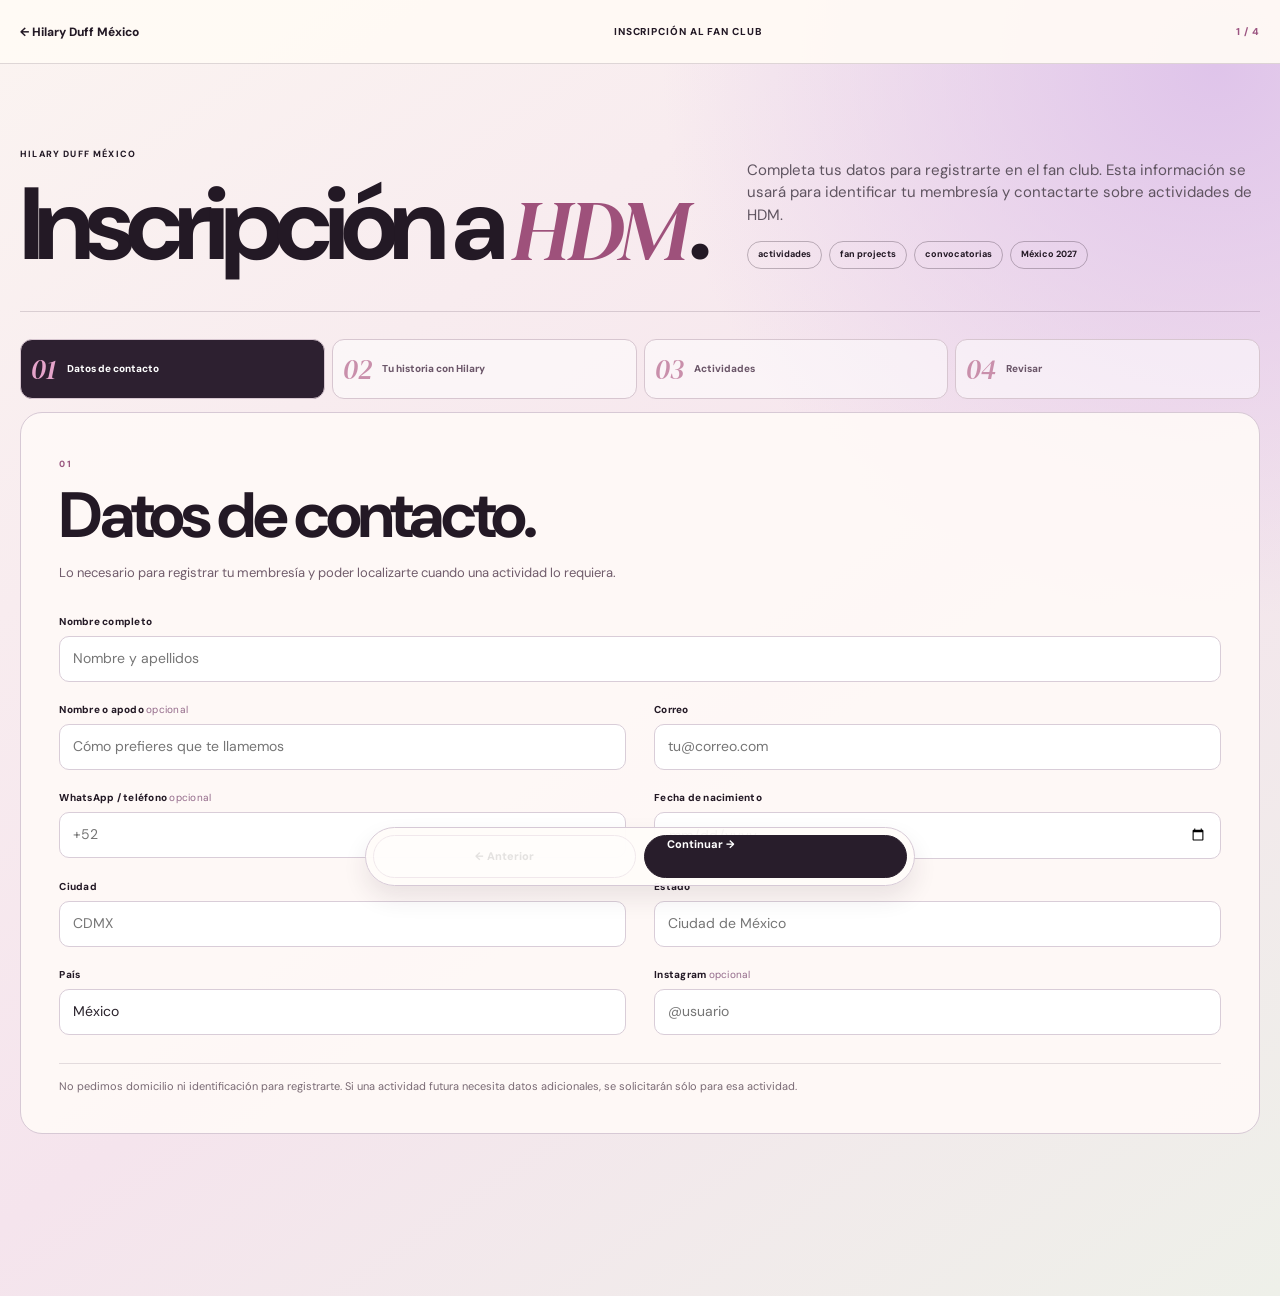
==== commit 3860e05c: "Rebuild HDM V14 with original era archive assets and lightweight mobile-first experience" ====
--- a/unete.html
+++ b/unete.html
@@ -9,8 +9,8 @@
   <link rel="icon" href="./icon.svg" type="image/svg+xml">
   <link rel="preconnect" href="https://fonts.googleapis.com">
   <link rel="preconnect" href="https://fonts.gstatic.com" crossorigin>
-  <link href="https://fonts.googleapis.com/css2?family=Inter+Tight:wght@400;500;600;700;800;900&display=swap" rel="stylesheet">
-  <link rel="stylesheet" href="./styles.css">
+  <link href="https://fonts.googleapis.com/css2?family=DM+Sans:wght@400;500;600;700;800&family=DM+Serif+Display:ital@0;1&display=swap" rel="stylesheet">
+  <link rel="stylesheet" href="./join.css?v=14">
 </head>
 <body class="join-page">
   <header class="join-header">
--- a/join.css
+++ b/join.css
@@ -0,0 +1,9 @@
+:root{--ink:#231925;--rose:#efb9d7;--cream:#fbf4f1;--lilac:#b2a0e8;--max:1300px;--sans:"DM Sans",Arial,sans-serif;--serif:"DM Serif Display",Georgia,serif}*{box-sizing:border-box}html{scroll-behavior:smooth}body{margin:0;font:400 15px/1.5 var(--sans);background:radial-gradient(circle at 95% 5%,#dfc4ea,transparent 32%),linear-gradient(145deg,#fbf4f1,#f5e4ed 56%,#eef0e9);color:var(--ink);-webkit-font-smoothing:antialiased}a{color:inherit;text-decoration:none}button,input,select,textarea{font:inherit}button{cursor:pointer}button:focus-visible,input:focus-visible,select:focus-visible,a:focus-visible{outline:3px solid #9e4990;outline-offset:3px}
+.join-header{position:sticky;top:0;z-index:30;min-height:64px;background:#fffaf5ef;border-bottom:1px solid #321e3c29;display:flex;align-items:center;justify-content:space-between;gap:20px;padding:10px max(20px,calc((100vw - var(--max))/2));font-size:10px;font-weight:800;letter-spacing:.09em}.join-header a{font-size:12px;letter-spacing:normal}.join-header>div{color:#9b5481}.join-main{padding:clamp(40px,6vw,90px) max(20px,calc((100vw - var(--max))/2)) 85px;max-width:1800px;margin:auto}.join-intro{display:grid;grid-template-columns:1fr .75fr;gap:42px;align-items:end;border-bottom:1px solid #331e3529;padding-bottom:42px;margin-bottom:20px}.join-intro>div:first-child>span{font-size:9px;letter-spacing:.13em;font-weight:800}.join-intro h1{font-size:clamp(60px,8vw,120px);line-height:.8;letter-spacing:-.078em;margin:21px 0 0}.join-intro h1 em{font:italic 400 .84em/.9 var(--serif);letter-spacing:-.045em;color:#9e517b}.join-intro-copy p{max-width:530px;color:#5f5460;font-size:15px}.join-benefits{display:flex;gap:7px;flex-wrap:wrap}.join-benefits span{border:1px solid #3425354c;border-radius:999px;padding:6px 10px;font-size:9px;font-weight:750}
+.join-stepper{display:grid;grid-template-columns:repeat(4,1fr);gap:7px;margin:27px 0 13px}.join-stepper button{min-height:58px;padding:10px;border-radius:12px;background:#fff8;border:1px solid #d7c6d0;font-weight:800;font-size:10px;text-align:left;display:flex;align-items:center;gap:10px;color:#6b5669}.join-stepper button span{font:italic 400 28px var(--serif);color:#c98fab}.join-stepper button.active{background:#2d2030;color:#fff}.join-stepper button.active span{color:#e5a4ca}
+.registration{position:relative}.reg-step{display:none;padding:clamp(22px,3vw,48px);min-height:480px;background:#fffaf8e8;border:1px solid #d7c9d5;border-radius:22px}.reg-step.active{display:block}.reg-number{font-size:9px;font-weight:800;letter-spacing:.13em;color:#9a5981}.reg-step h2{font-size:clamp(43px,5vw,78px);letter-spacing:-.06em;line-height:.95;margin:12px 0 17px}.reg-step-intro{color:#705c6b;max-width:610px;font-size:13px;margin:0 0 31px}.reg-grid{display:grid;grid-template-columns:1fr 1fr;gap:20px 28px}.reg-grid.extra{margin-top:29px}.reg-grid label.wide{grid-column:1/-1}.reg-grid label>span{display:block;font-size:10px;font-weight:800;margin-bottom:7px;letter-spacing:.025em}.reg-grid i{font-weight:400;color:#936a8a;font-style:normal}.reg-grid input,.reg-grid textarea,.reg-grid select{width:100%;border:1px solid #d9cdd8;border-radius:10px;min-height:46px;background:#fff;padding:11px 13px;color:#28212a;font-size:14px}.reg-grid textarea{min-height:94px;resize:vertical}.reg-grid input:focus,.reg-grid textarea:focus,.reg-grid select:focus{border-color:#9c4f88}.reg-data-note{border-top:1px solid #321e3c21;padding-top:14px;margin:28px 0 0;color:#796a74;font-size:11px}
+.reg-options{display:grid;grid-template-columns:repeat(3,1fr);gap:9px}.reg-options label{border:1px solid #daccd9;border-radius:14px;background:#fff;padding:16px;display:flex;gap:10px;align-items:flex-start;min-height:116px}.reg-options label:has(input:checked){background:#f7e3ef;border-color:#bf80a9}.reg-options input,.reg-consent input{accent-color:#b35191;flex:none}.reg-options b{font-size:13px}.reg-options small{display:block;font-size:10px;color:#816f79;margin-top:5px}
+.reg-summary{display:grid;grid-template-columns:1fr 1fr;gap:8px;margin-bottom:27px}.reg-summary>div{border:1px solid #e2d6df;border-radius:10px;background:#fff;padding:13px;display:grid;gap:8px}.reg-summary span{font-size:9px;font-weight:800;color:#a45f8b}.reg-summary b{font-size:13px;font-weight:600;overflow-wrap:anywhere}.reg-permissions{border-top:1px solid #321e3c21;padding-top:14px}.reg-consent{display:flex;align-items:flex-start;gap:9px;margin:11px 0;font-size:11px}.reg-submit{margin-top:17px;background:#261c27;border:0;color:#fff;font-weight:800;padding:15px 25px;border-radius:999px;min-height:50px}.reg-step>small{display:block;font-size:10px;color:#816f79;margin-top:10px}.reg-nav{position:sticky;bottom:14px;z-index:10;max-width:550px;display:flex;gap:8px;margin:18px auto 0;padding:7px;border-radius:999px;border:1px solid #d6c9d6;background:#fffcf9f5;box-shadow:0 12px 25px #311a3219}.reg-nav button{min-height:43px;padding:0 22px;border:1px solid #d9c9d7;background:#fff;border-radius:999px;flex:1;font-size:11px;font-weight:800}.reg-nav button:last-child{background:#281d2b;color:#fff;border-color:#281d2b}.reg-nav button:disabled{opacity:.38;cursor:not-allowed}
+@media(max-width:850px){.join-intro{grid-template-columns:1fr;gap:5px}.join-stepper{display:flex;overflow-x:auto;scrollbar-width:thin}.join-stepper button{min-width:166px}.reg-options{grid-template-columns:repeat(2,1fr)}}
+@media(max-width:600px){.join-header>span{display:none}.join-main{padding:42px 16px 90px}.join-intro h1{font-size:clamp(57px,13vw,80px)}.reg-step{padding:18px;border-radius:15px}.reg-step h2{font-size:clamp(41px,11vw,62px)}.reg-grid{grid-template-columns:1fr;gap:18px}.reg-grid label.wide{grid-column:auto}.reg-options{grid-template-columns:1fr}.reg-summary{grid-template-columns:1fr}.reg-nav{bottom:max(12px,env(safe-area-inset-bottom));box-shadow:0 7px 30px #311a3236}.reg-nav button{padding:0 10px}}
+@media(prefers-reduced-motion:reduce){*,*:after,*:before{animation:none!important;transition:none!important}html{scroll-behavior:auto}}
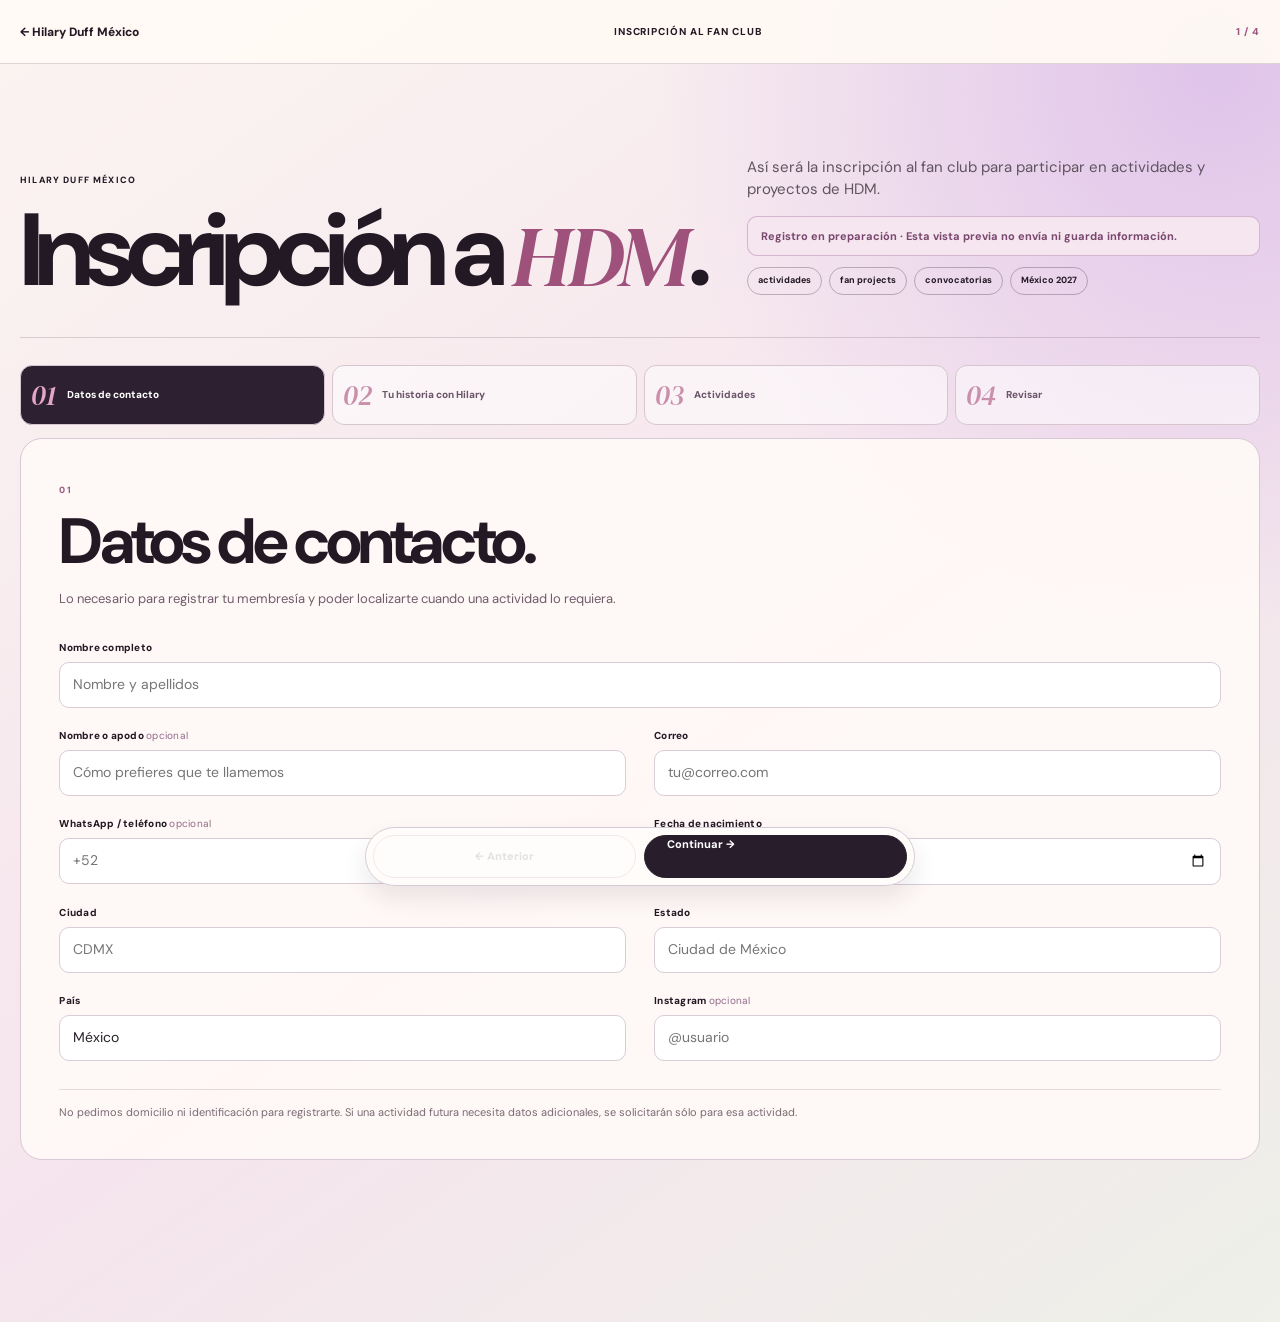
==== commit 170a31e6: "Mark HDM registration as preview and avoid storing personal data without backend" ====
--- a/unete.html
+++ b/unete.html
@@ -26,7 +26,7 @@
         <h1>Inscripción a <em>HDM</em>.</h1>
       </div>
       <div class="join-intro-copy">
-        <p>Completa tus datos para registrarte en el fan club. Esta información se usará para identificar tu membresía y contactarte sobre actividades de HDM.</p>
+        <p>Así será la inscripción al fan club para participar en actividades y proyectos de HDM.</p><p class="join-demo" role="note">Registro en preparación · Esta vista previa no envía ni guarda información.</p>
         <div class="join-benefits">
           <span>actividades</span><span>fan projects</span><span>convocatorias</span><span>México 2027</span>
         </div>
@@ -139,8 +139,8 @@
           <label class="reg-consent"><input type="checkbox" name="whatsapp"><span>Si dejé teléfono, acepto recibir mensajes de logística relacionados con actividades en las que participe.</span></label>
         </div>
 
-        <button class="reg-submit" type="submit">Enviar inscripción →</button>
-        <small data-registration-note>Demo visual. Los datos no salen de este dispositivo.</small>
+        <button class="reg-submit" type="submit">Ver confirmación →</button>
+        <small data-registration-note>Esta es una vista previa. El registro todavía no recibe solicitudes.</small>
       </section>
 
       <div class="reg-nav">
@@ -150,6 +150,6 @@
     </form>
   </main>
 
-  <script src="./join.js" defer></script>
+  <script src="./join.js?v=14b" defer></script>
 </body>
 </html>
--- a/join.css
+++ b/join.css
@@ -6,4 +6,5 @@
 .reg-summary{display:grid;grid-template-columns:1fr 1fr;gap:8px;margin-bottom:27px}.reg-summary>div{border:1px solid #e2d6df;border-radius:10px;background:#fff;padding:13px;display:grid;gap:8px}.reg-summary span{font-size:9px;font-weight:800;color:#a45f8b}.reg-summary b{font-size:13px;font-weight:600;overflow-wrap:anywhere}.reg-permissions{border-top:1px solid #321e3c21;padding-top:14px}.reg-consent{display:flex;align-items:flex-start;gap:9px;margin:11px 0;font-size:11px}.reg-submit{margin-top:17px;background:#261c27;border:0;color:#fff;font-weight:800;padding:15px 25px;border-radius:999px;min-height:50px}.reg-step>small{display:block;font-size:10px;color:#816f79;margin-top:10px}.reg-nav{position:sticky;bottom:14px;z-index:10;max-width:550px;display:flex;gap:8px;margin:18px auto 0;padding:7px;border-radius:999px;border:1px solid #d6c9d6;background:#fffcf9f5;box-shadow:0 12px 25px #311a3219}.reg-nav button{min-height:43px;padding:0 22px;border:1px solid #d9c9d7;background:#fff;border-radius:999px;flex:1;font-size:11px;font-weight:800}.reg-nav button:last-child{background:#281d2b;color:#fff;border-color:#281d2b}.reg-nav button:disabled{opacity:.38;cursor:not-allowed}
 @media(max-width:850px){.join-intro{grid-template-columns:1fr;gap:5px}.join-stepper{display:flex;overflow-x:auto;scrollbar-width:thin}.join-stepper button{min-width:166px}.reg-options{grid-template-columns:repeat(2,1fr)}}
 @media(max-width:600px){.join-header>span{display:none}.join-main{padding:42px 16px 90px}.join-intro h1{font-size:clamp(57px,13vw,80px)}.reg-step{padding:18px;border-radius:15px}.reg-step h2{font-size:clamp(41px,11vw,62px)}.reg-grid{grid-template-columns:1fr;gap:18px}.reg-grid label.wide{grid-column:auto}.reg-options{grid-template-columns:1fr}.reg-summary{grid-template-columns:1fr}.reg-nav{bottom:max(12px,env(safe-area-inset-bottom));box-shadow:0 7px 30px #311a3236}.reg-nav button{padding:0 10px}}
-@media(prefers-reduced-motion:reduce){*,*:after,*:before{animation:none!important;transition:none!important}html{scroll-behavior:auto}}+@media(prefers-reduced-motion:reduce){*,*:after,*:before{animation:none!important;transition:none!important}html{scroll-behavior:auto}}
+.join-demo{padding:11px 13px;border:1px solid #a46a9b66;border-radius:10px;background:#f5e6ef;font-weight:700;color:#7a476e!important;font-size:11px!important}
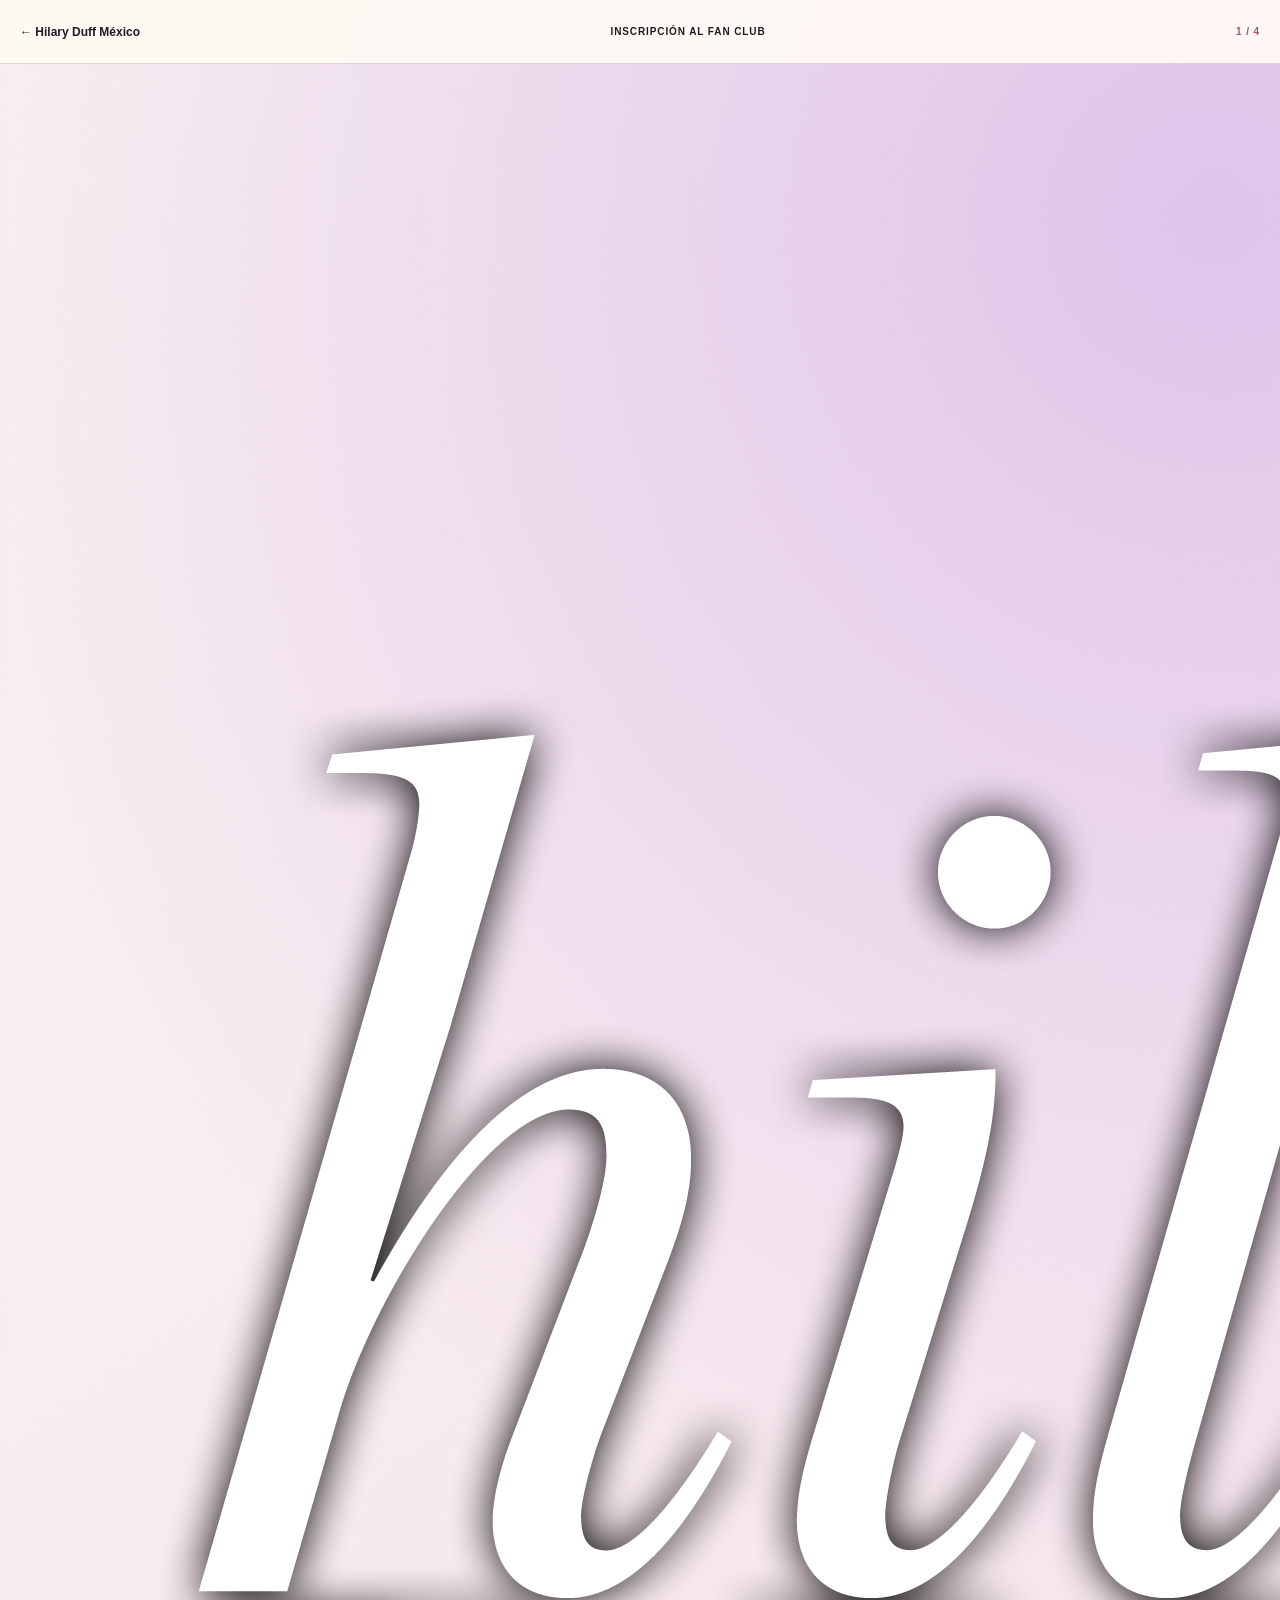
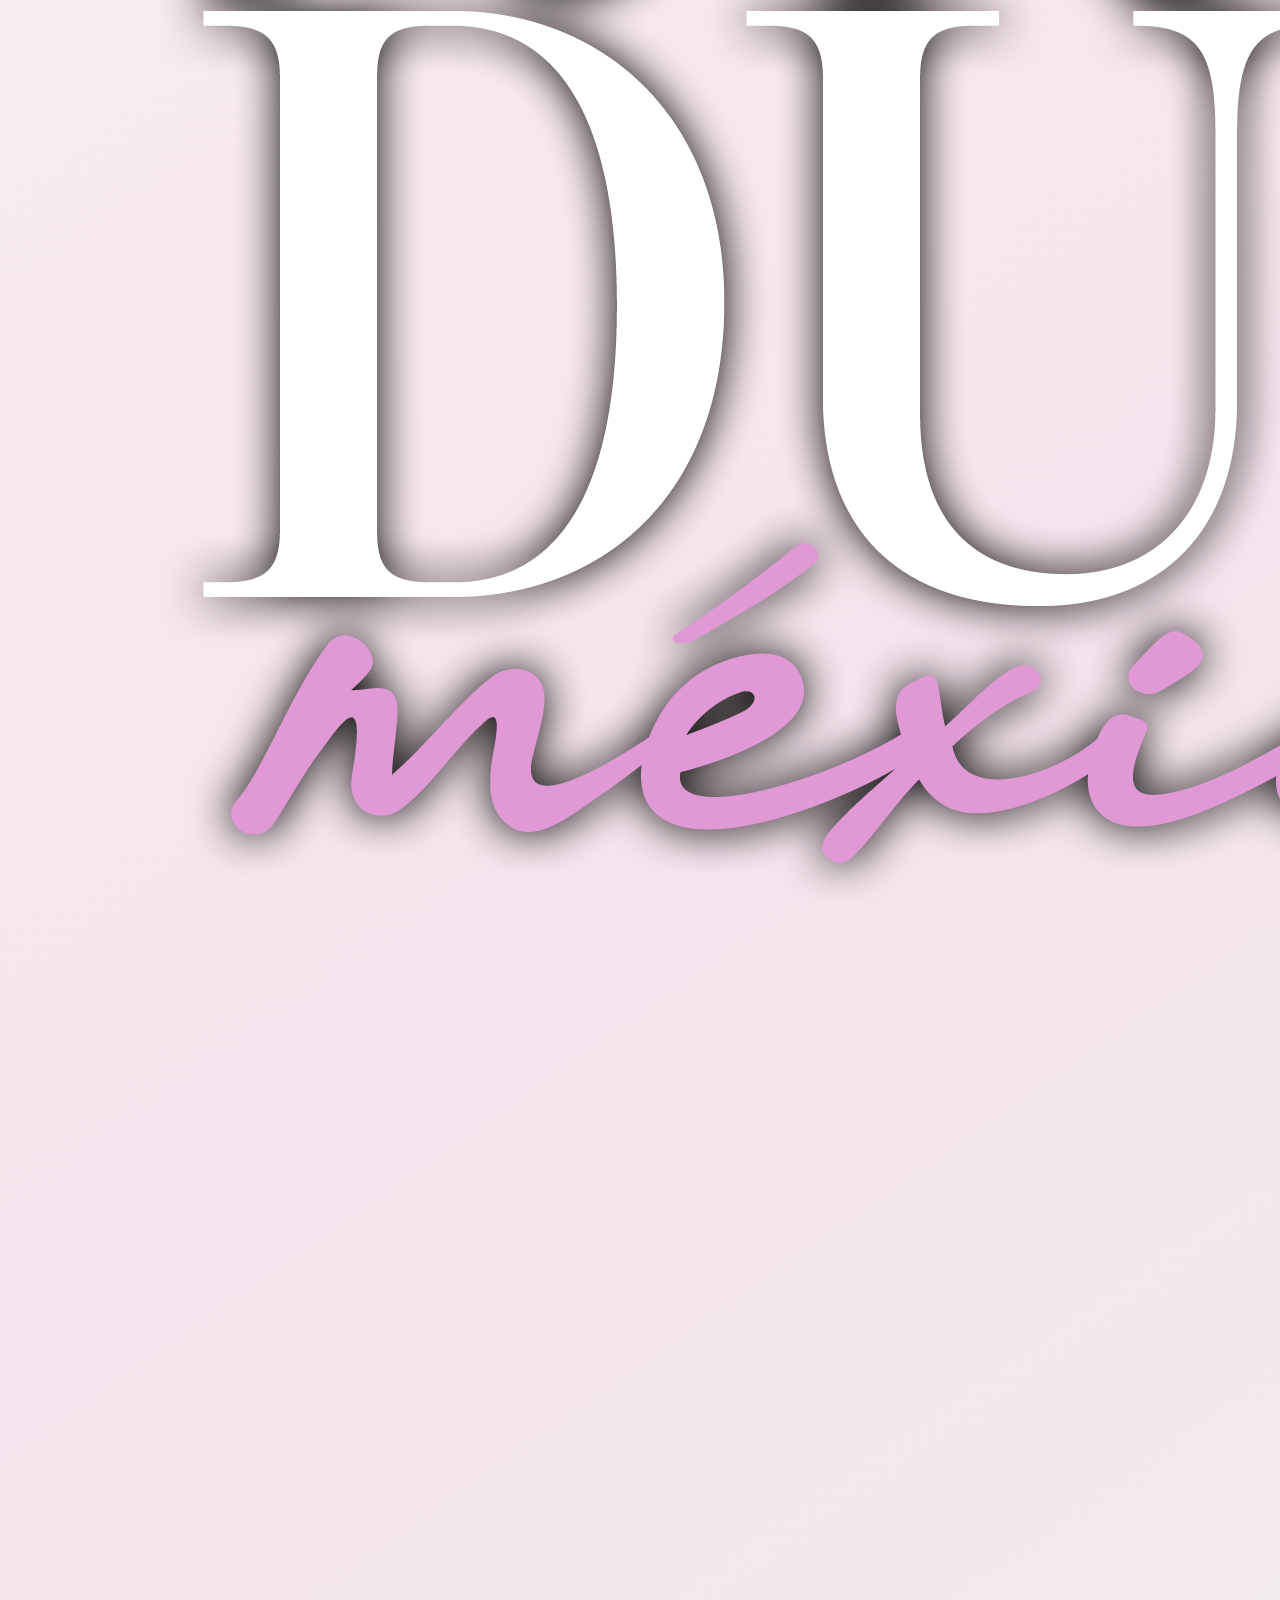
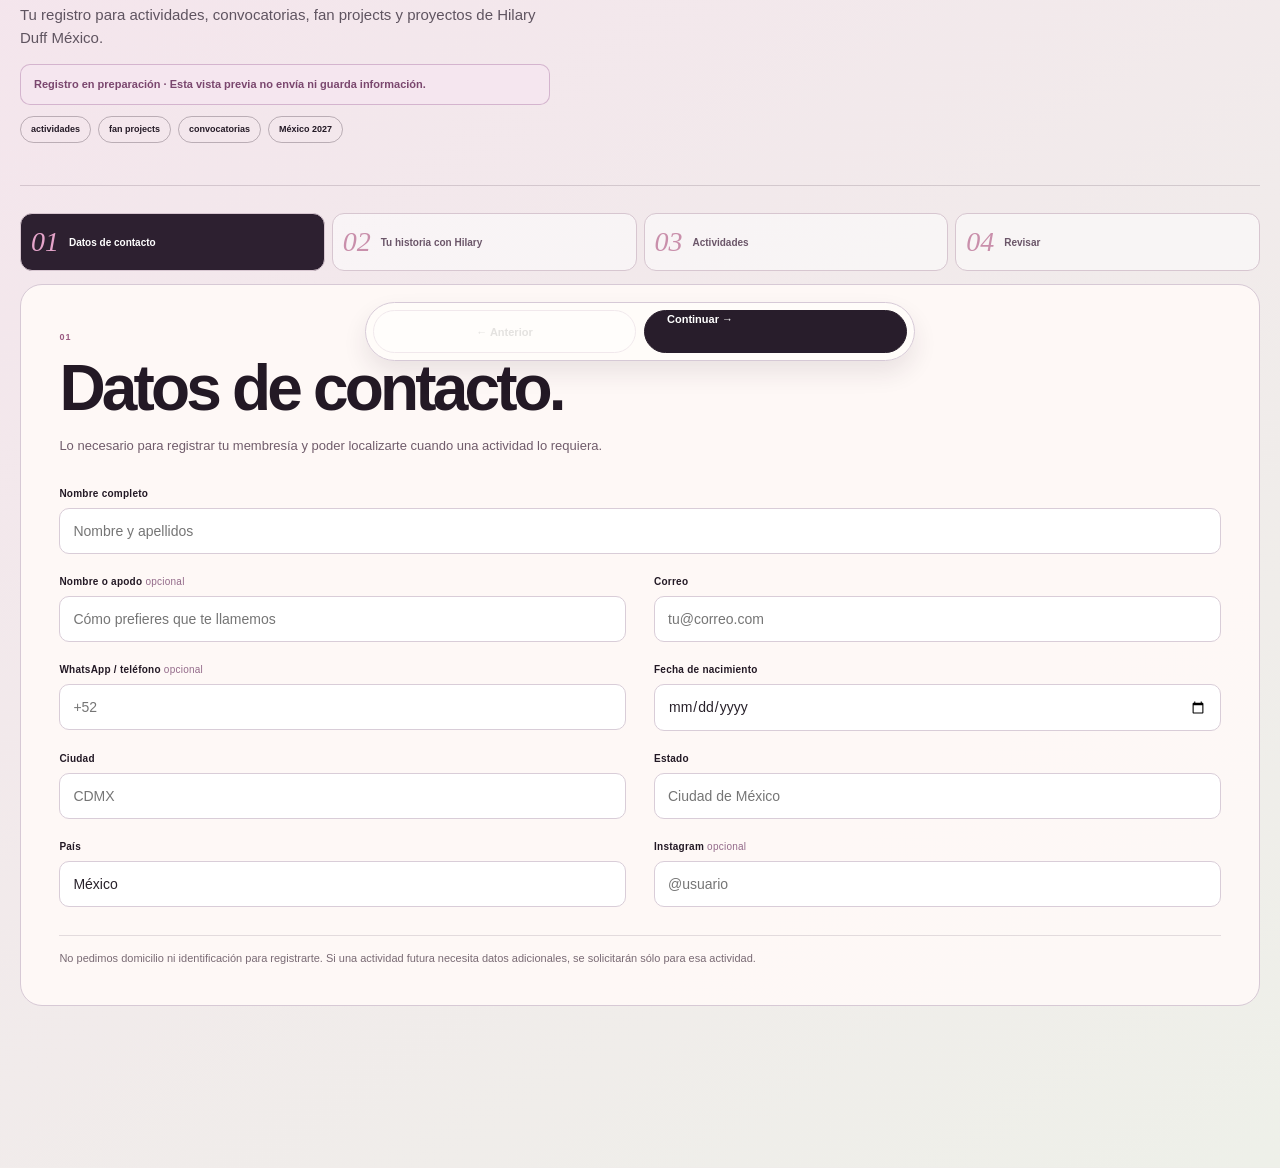
==== commit 225ae254: "Align HDM registration with real brand identity" ====
--- a/unete.html
+++ b/unete.html
@@ -7,9 +7,6 @@
   <meta name="description" content="Inscripción al fan club Hilary Duff México.">
   <title>Inscripción a HDM · Hilary Duff México</title>
   <link rel="icon" href="./icon.svg" type="image/svg+xml">
-  <link rel="preconnect" href="https://fonts.googleapis.com">
-  <link rel="preconnect" href="https://fonts.gstatic.com" crossorigin>
-  <link href="https://fonts.googleapis.com/css2?family=DM+Sans:wght@400;500;600;700;800&family=DM+Serif+Display:ital@0;1&display=swap" rel="stylesheet">
   <link rel="stylesheet" href="./join.css?v=14">
 </head>
 <body class="join-page">
@@ -21,12 +18,15 @@
 
   <main class="join-main">
     <section class="join-intro">
+      <div class="join-brand-art">
+        <img src="./Logo_white.png" alt="Hilary Duff México" width="3000" height="3000">
+      </div>
       <div>
-        <span>HILARY DUFF MÉXICO</span>
-        <h1>Inscripción a <em>HDM</em>.</h1>
+        <span>FAN CLUB · DESDE 2005</span>
+        <h1>Hazte miembro de <em>HDM</em>.</h1>
       </div>
       <div class="join-intro-copy">
-        <p>Así será la inscripción al fan club para participar en actividades y proyectos de HDM.</p><p class="join-demo" role="note">Registro en preparación · Esta vista previa no envía ni guarda información.</p>
+        <p>Tu registro para actividades, convocatorias, fan projects y proyectos de Hilary Duff México.</p><p class="join-demo" role="note">Registro en preparación · Esta vista previa no envía ni guarda información.</p>
         <div class="join-benefits">
           <span>actividades</span><span>fan projects</span><span>convocatorias</span><span>México 2027</span>
         </div>
